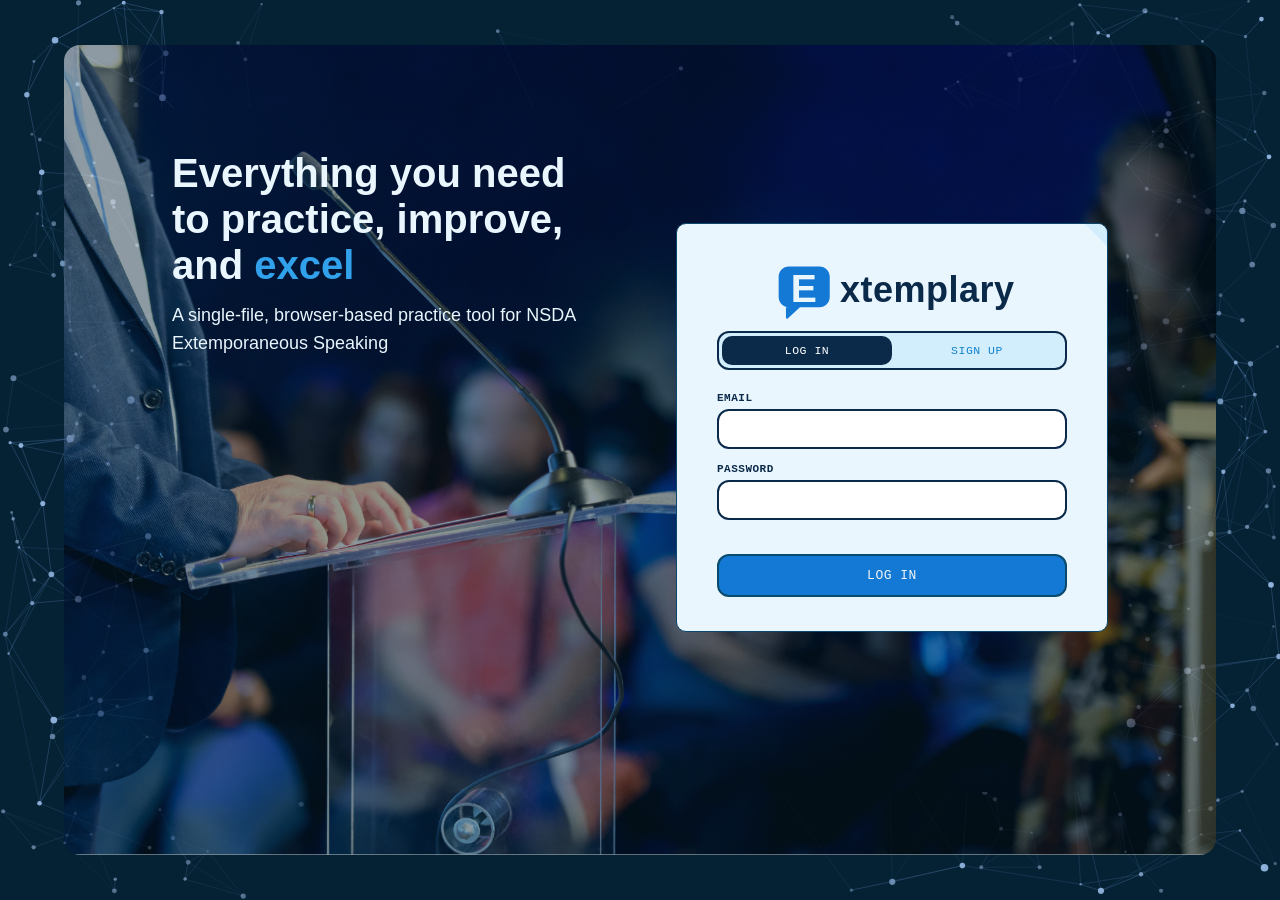
==== landingsite.html @ 1642b452 "Updated UI for entire site" ====
<!DOCTYPE html>
<html lang="en">
<head>
<meta charset="UTF-8" />
<meta name="viewport" content="width=device-width, initial-scale=1.0" />
<meta name="theme-color" content="#052235" />
<meta name="mobile-web-app-capable" content="yes" />
<meta name="apple-mobile-web-app-capable" content="yes" />
<meta name="apple-mobile-web-app-status-bar-style" content="black-translucent" />
<meta name="apple-mobile-web-app-title" content="Extemplary" />
<title>Extemplary</title>
<link rel="icon" type="image/svg+xml" href="data:image/svg+xml,%3Csvg xmlns='http://www.w3.org/2000/svg' viewBox='0 0 36 37'%3E%3Cpath d='M9 2H27C30.3137 2 33 4.68629 33 8V20C33 23.3137 30.3137 26 27 26H15.5L8.5 32.5C8.03 32.94 7.28 32.6 7.28 31.96V26H9C5.68629 26 3 23.3137 3 20V8C3 4.68629 5.68629 2 9 2Z' fill='%232f79c9'/%3E%3Ctext x='18' y='15' text-anchor='middle' dominant-baseline='central' font-family='Georgia, Iowan Old Style, Palatino Linotype, Book Antiqua, serif' font-weight='900' font-size='23' fill='%23ffffff'%3EE%3C/text%3E%3C/svg%3E" />
<link rel="stylesheet" href="style.css" />
<script src="data.js"></script>
<script src="vendor/supabase.js"></script>

<script async crossorigin="anonymous"
  data-clerk-publishable-key="pk_test_aW1tdW5lLWtvYWxhLTU4Mi5jbGVyay5hY2NvdW50cy5kZXYk"
  src="https://cdn.jsdelivr.net/npm/@clerk/clerk-js@latest/dist/clerk.browser.js"
  type="text/javascript"></script>
</head>
<body>

<div id="iconSpriteMount"></div>
<script src="landing-icons.js"></script>

<div id="authGate">
  <div class="landing-hero">
    <canvas id="heroConstellation"></canvas>
    <img src="Images/speechbackgr.png" alt="" class="landing-hero-photo" />
    <div class="landing-hero-headline" id="landingHeroHeadline">
      <h2 id="landingHeroHeadlineText"></h2>
      <p>A single-file, browser-based practice tool for NSDA Extemporaneous Speaking</p>
    </div>
    <div class="auth-card">
      <h1 class="auth-card-logo mark" aria-label="Extemplary">
        <span class="mark-e-wrap" aria-hidden="true"><svg viewBox="0 0 36 37" fill="none"><use href="#icon-1"></use></svg></span>xtemplary
      </h1>
      <div class="auth-tabs">
        <button type="button" class="auth-tab active" id="authTabLogin">Log In</button>
        <button type="button" class="auth-tab" id="authTabSignup">Sign Up</button>
        <span class="auth-tab-indicator" id="authTabIndicator"></span>
      </div>
      <form id="authForm" autocomplete="on">
        <div class="auth-field" id="authEmailWrap">
          <label for="authEmail">Email</label>
          <input type="email" id="authEmail" name="email" required autocomplete="username" />
        </div>
        <div class="auth-field" id="authPasswordWrap">
          <label for="authPassword">Password</label>
          <input type="password" id="authPassword" name="password" required autocomplete="current-password" minlength="6" />
        </div>
        <div class="auth-field hidden" id="authConfirmWrap">
          <label for="authPasswordConfirm">Confirm Password</label>
          <input type="password" id="authPasswordConfirm" name="passwordConfirm" autocomplete="new-password" minlength="6" />
        </div>

        <div class="auth-info hidden" id="authInfo"></div>
        <div class="auth-field hidden" id="authCodeWrap">
          <label for="authCode">Verification code</label>
          <input type="text" id="authCode" name="code" class="auth-code-input" inputmode="numeric" autocomplete="one-time-code" maxlength="8" placeholder="000000" />
          <button type="button" class="auth-resend" id="authResendCodeBtn">Resend code</button>
        </div>
        <div class="auth-error" id="authError"></div>
        <button type="submit" class="auth-submit" id="authSubmitBtn">Log In</button>
      </form>
    </div>
  </div>

  <div class="light-zone" id="lightZone">
    <div class="light-zone-bg" id="lightZoneBg"></div>
  <div class="landing-features">
    <div class="feature-grid" id="landingFeatureGrid">
      <div class="feature-card wide" style="--fc-accent:var(--crimson-bright)">
        <div class="fc-body">
          <div>
            <div class="fc-icon"><svg viewBox="0 0 24 24" fill="none" stroke="currentColor" stroke-width="2" stroke-linecap="round" stroke-linejoin="round"><use href="#icon-2"></use></svg></div>
            <h3>Real practice questions</h3>
            <p>Draw from authentic-style extemp questions or generate fresh ones on demand, across foreign and domestic topic areas, powered by live current-events research.</p>
          </div>
          <div class="demo-panel" id="demoQuestionPanel">
            <div class="q-cat-row" id="demoQCatRow">
              <button class="btn ghost q-cat-btn" data-cat="Domestic" type="button">Domestic</button>
              <button class="btn ghost q-cat-btn" data-cat="International" type="button">International</button>
              <button class="btn ghost q-cat-btn" data-cat="Economic" type="button">Economic</button>
            </div>
            <div class="q-error" id="demoQError" style="display:none;margin-top:8px;"></div>
            <div id="demoQLoading" class="hidden" style="text-align:center;padding:14px 0;">
              <div class="q-hint" id="demoQLoadingText">Drafting three questions…</div>
              <div class="progress-bar-wrap"><div class="progress-bar-track"><div class="progress-bar-fill" id="demoQProgressFill"></div></div></div>
              <div class="progress-phrase" id="demoQProgressPhrase"></div>
            </div>
            <div id="demoQOptions" style="margin-top:10px;"></div>
            <div id="demoQConfirmed" class="hidden">
              <div class="q-hint">Your drawn question:</div>
              <div class="q-confirmed-text" id="demoQConfirmedText"></div>
            </div>
            <div class="demo-locked-overlay" id="demoQLock">
              <svg viewBox="0 0 24 24" fill="none" stroke="currentColor" stroke-width="2" stroke-linecap="round" stroke-linejoin="round"><use href="#icon-3"></use></svg>
              <p>That was your free question draft. Sign up to draft unlimited questions and start practicing.</p>
            </div>
            <button type="button" class="btn primary" id="demoGenerateQuestionsBtn" style="width:100%;" disabled>Generate Questions</button>
          </div>
        </div>
      </div>
      <div class="feature-card wide" style="--fc-accent:var(--score-cyan)">
        <div class="fc-body">
          <div>
            <div class="fc-icon"><svg viewBox="0 0 24 24" fill="none" stroke="currentColor" stroke-width="2" stroke-linecap="round" stroke-linejoin="round"><use href="#icon-4"></use></svg></div>
            <h3>Current event briefings</h3>
            <p>Get up to speed on the story behind your question with a concise, prep-ready current event briefing.</p>
          </div>
          <div class="demo-panel" id="demoBriefingPanel">
            <div class="bf-timing-row" id="demoBfTimingRow" style="display:flex;gap:8px;flex-wrap:wrap;margin-bottom:12px;">
              <button class="bf-timing-btn" data-timing="today" type="button">In a few hours</button>
              <button class="bf-timing-btn" data-timing="tomorrow" type="button">Tomorrow</button>
              <button class="bf-timing-btn" data-timing="custom" type="button">Pick a date</button>
            </div>
            <div class="bf-custom-row" id="demoBfCustomRow">
              <input type="datetime-local" id="demoBfCustomDate" />
            </div>
            <div class="q-error" id="demoBfError" style="display:none;margin-top:8px;"></div>
            <div id="demoBfLoading" class="hidden" style="text-align:center;padding:14px 0;">
              <div class="q-hint" id="demoBfLoadingText">Pulling together your briefing…</div>
              <div class="progress-bar-wrap"><div class="progress-bar-track"><div class="progress-bar-fill" id="demoBfProgressFill"></div></div></div>
              <div class="progress-phrase" id="demoBfProgressPhrase"></div>
            </div>
            <div class="bf-result" id="demoBfResult" style="margin-top:10px;max-height:260px;overflow:auto;"></div>
            <div class="demo-locked-overlay" id="demoBfLock">
              <svg viewBox="0 0 24 24" fill="none" stroke="currentColor" stroke-width="2" stroke-linecap="round" stroke-linejoin="round"><use href="#icon-5"></use></svg>
              <p>That was your free briefing. Sign up to generate a fresh briefing before every tournament.</p>
            </div>
            <button type="button" class="btn primary" id="demoBriefingBtn" style="width:100%;" disabled>Generate Briefing</button>
          </div>
        </div>
      </div>
      <div class="feature-card wide" style="--fc-accent:var(--brass)">
        <div class="fc-body">
          <div>
            <div class="fc-icon"><svg viewBox="0 0 24 24" fill="none" stroke="currentColor" stroke-width="2" stroke-linecap="round" stroke-linejoin="round"><use href="#icon-6"></use></svg></div>
            <h3>Full prep &amp; speech timer</h3>
            <p>A 30-minute prep clock and speech timer keep every round tournament-realistic from draw to drop. Try the real countdown below, no sign-up needed.</p>
          </div>
          <div class="demo-panel">
            <div class="mini-timer-display" id="demoTimerDisplay">30:00</div>
            <div class="mini-timer-btn-row">
              <button type="button" class="btn primary" id="demoTimerStart">Start</button>
              <button type="button" class="btn ghost hidden" id="demoTimerPause">Pause</button>
              <button type="button" class="btn ghost hidden" id="demoTimerResume">Resume</button>
              <button type="button" class="btn ghost" id="demoTimerReset">Reset</button>
            </div>
          </div>
        </div>
      </div>
      <div class="feature-card wide" style="--fc-accent:var(--forest)">
        <div class="fc-body">
          <div>
            <div class="fc-icon"><svg viewBox="0 0 24 24" fill="none" stroke="currentColor" stroke-width="2" stroke-linecap="round" stroke-linejoin="round"><use href="#icon-7"></use></svg></div>
            <h3>Citation checker</h3>
            <p>Verify a quote against its source before you say it in-round, Gemini searches the web to confirm it actually checks out. Try a real check below.</p>
          </div>
          <div class="demo-panel" id="demoCitationPanel">
            <div class="question-block" style="margin-bottom:10px;">
              <label for="demoCcClaimInput" style="font-size:11px;">Claim</label>
              <textarea id="demoCcClaimInput" rows="2" placeholder="e.g. Trump said inflation went down 25%" style="font-size:13px;"></textarea>
            </div>
            <div style="display:flex;gap:10px;margin-bottom:10px;">
              <div class="question-block" style="flex:1;margin-bottom:0;">
                <label for="demoCcDateInput" style="font-size:11px;">Date (mm/dd/yyyy)</label>
                <input type="text" id="demoCcDateInput" placeholder="06/??/2025" maxlength="10" style="font-size:13px;" />
              </div>
              <div class="question-block" style="flex:1;margin-bottom:0;">
                <label for="demoCcSourceInput" style="font-size:11px;">Source</label>
                <input type="text" id="demoCcSourceInput" placeholder="e.g. CNN" style="font-size:13px;" />
              </div>
            </div>
            <div class="q-error" id="demoCcError" style="display:none;margin-bottom:8px;"></div>
            <div id="demoCcLoading" class="hidden" style="text-align:center;padding:14px 0;">
              <div class="q-hint" id="demoCcLoadingText">Searching the web to verify this citation…</div>
              <div class="progress-bar-wrap"><div class="progress-bar-track"><div class="progress-bar-fill" id="demoCcProgressFill"></div></div></div>
              <div class="progress-phrase" id="demoCcProgressPhrase"></div>
            </div>
            <div id="demoCcResult" class="hidden" style="margin-top:6px;">
              <div class="cc-verdict-row" style="justify-content:flex-start;">
                <div class="cc-verdict-stamp" id="demoCcVerdictStamp" style="padding:8px 22px;">
                  <div class="label">Verdict</div>
                  <div class="num" id="demoCcVerdictNum" style="font-size:20px;">—</div>
                </div>
              </div>
              <div class="cc-explanation" id="demoCcExplanation" style="font-size:13px;margin-top:8px;"></div>
              <div class="cc-source-link" id="demoCcSourceLink" style="font-size:12px;"></div>
            </div>
            <div class="demo-locked-overlay" id="demoCcLock">
              <svg viewBox="0 0 24 24" fill="none" stroke="currentColor" stroke-width="2" stroke-linecap="round" stroke-linejoin="round"><use href="#icon-8"></use></svg>
              <p>That was your free citation check. Sign up to verify unlimited claims before every round.</p>
              <button type="button" class="demo-signup-btn demo-signup-cta">Sign Up Free</button>
            </div>
            <button type="button" class="btn primary" id="demoCcCheckBtn" style="width:100%;">Check Citation</button>
          </div>
        </div>
      </div>

      <div class="feature-card" style="--fc-accent:var(--score-red)">
        <div class="fc-icon"><svg viewBox="0 0 24 24" fill="none" stroke="currentColor" stroke-width="2" stroke-linecap="round" stroke-linejoin="round"><use href="#icon-9"></use></svg></div>
        <h3>Record your round</h3>
        <p>Camera-record your speech right in the browser, no app to install, nothing to upload by hand.</p>
        <div class="demo-record-mock" aria-hidden="true">
          <button type="button" class="rec-btn recording demo-record-btn" tabindex="-1"><span class="inner"></span></button>
          <div class="tut-skel-chart fc-mini-chart" aria-hidden="true">
            <div class="tut-skel-block tut-skel-bar" style="width:9%;height:42%;background:#51afee;opacity:0.6;"></div>
            <div class="tut-skel-block tut-skel-bar" style="width:9%;height:70%;background:#f24d4d;opacity:0.6;"></div>
            <div class="tut-skel-block tut-skel-bar" style="width:9%;height:55%;background:#91f946;opacity:0.6;"></div>
            <div class="tut-skel-block tut-skel-bar" style="width:9%;height:88%;background:#f3bd40;opacity:0.6;"></div>
            <div class="tut-skel-block tut-skel-bar" style="width:9%;height:36%;background:#37a3eb;opacity:0.6;"></div>
            <div class="tut-skel-block tut-skel-bar" style="width:9%;height:64%;background:#f03232;opacity:0.6;"></div>
            <div class="tut-skel-block tut-skel-bar" style="width:9%;height:78%;background:#51afee;opacity:0.6;"></div>
            <div class="tut-skel-block tut-skel-bar" style="width:9%;height:48%;background:#f24d4d;opacity:0.6;"></div>
            <div class="tut-skel-block tut-skel-bar" style="width:9%;height:60%;background:#91f946;opacity:0.6;"></div>
          </div>
        </div>
      </div>
      <div class="feature-card" style="--fc-accent:var(--score-yellow)">
        <div class="fc-icon"><svg viewBox="0 0 24 24" fill="none" stroke="currentColor" stroke-width="2" stroke-linecap="round" stroke-linejoin="round"><use href="#icon-10"></use></svg></div>
        <h3>Word-for-word transcript</h3>
        <p class="transcript-highlight-demo" id="transcriptDemoText">Automatic transcription with a stenographer-style layout and auto-detected Intro / Body / Conclusion sections.</p>
        <div class="history-overall tut-skel fc-mini-notes" aria-hidden="true">
          <div class="tut-skel-block tut-skel-line" style="width:96%;"></div>
          <div class="tut-skel-block tut-skel-line" style="width:88%;"></div>
          <div class="tut-skel-block tut-skel-line" style="width:63%;"></div>
        </div>
      </div>
      <div class="feature-card" style="--fc-accent:var(--crimson-bright)">
        <div class="fc-icon vocal-wave-icon" id="vocalWaveIcon">
          <span class="vw-bar"></span><span class="vw-bar"></span><span class="vw-bar"></span><span class="vw-bar"></span><span class="vw-bar"></span>
        </div>
        <h3>Vocal delivery analysis</h3>
        <p>Volume, emphasis, tone and pitch variety, pauses, pace (WPM), filler words, and stutters, measured straight from your recording's audio.</p>
        <div class="fc-mini-trendrows" aria-hidden="true">
          <div class="trend-row">
            <span class="trend-bar-wrap"><span class="tut-skel-block tut-skel-bar" style="width:64%;height:100%;background:#37a3eb;opacity:0.55;"></span></span>
            <span class="trend-avg tut-skel-block tut-skel-line" style="width:26px;height:10px;margin:0;display:inline-block;"></span>
          </div>
          <div class="trend-row">
            <span class="trend-bar-wrap"><span class="tut-skel-block tut-skel-bar" style="width:82%;height:100%;background:#f03232;opacity:0.55;"></span></span>
            <span class="trend-avg tut-skel-block tut-skel-line" style="width:26px;height:10px;margin:0;display:inline-block;"></span>
          </div>
          <div class="trend-row">
            <span class="trend-bar-wrap"><span class="tut-skel-block tut-skel-bar" style="width:47%;height:100%;background:#91f946;opacity:0.55;"></span></span>
            <span class="trend-avg tut-skel-block tut-skel-line" style="width:26px;height:10px;margin:0;display:inline-block;"></span>
          </div>
        </div>
      </div>
      <div class="feature-card" style="--fc-accent:var(--score-cyan)">
        <div class="fc-icon"><svg viewBox="0 0 24 24" fill="none" stroke="currentColor" stroke-width="2" stroke-linecap="round" stroke-linejoin="round"><use href="#icon-11"></use></svg></div>
        <h3>Ballot feedback storage</h3>
        <p>Every round you ever record, video, transcript, full ballot, and score, lives permanently in your account. My History pulls it all together: a Coach's Overall Notes summary, per-category trend bars, score sparkline graphs, your active goals, and your full round-by-round archive, all in one place.</p>
        <div class="history-card fc-mini-history" aria-hidden="true">
          <div class="history-card-head" style="cursor:default;">
            <div class="hc-top">
              <div class="hc-top-left">
                <span class="hc-round">Round 5</span>
                <span class="hc-mode-badge is-regular">Regular Practice</span>
              </div>
              <div class="hc-score" style="color:var(--score-yellow);">56<span class="hc-score-max">/100</span></div>
            </div>
          </div>
          <div class="tut-skel-cats fc-mini-cats" aria-hidden="true" style="padding:0 14px 12px;">
            <div class="hc-cat"><b class="tut-skel-block tut-skel-line" style="width:24px;height:10px;margin:0;display:inline-block;"></b> Structure</div>
            <div class="hc-cat"><b class="tut-skel-block tut-skel-line" style="width:24px;height:10px;margin:0;display:inline-block;"></b> Clarity</div>
          </div>
        </div>
      </div>
      <div class="feature-card" style="--fc-accent:var(--score-orange)">
        <div class="fc-head-row">
          <div class="fc-icon"><svg viewBox="0 0 24 24" fill="none" stroke="currentColor" stroke-width="2" stroke-linecap="round" stroke-linejoin="round"><use href="#icon-12"></use></svg></div>
          <div class="fc-decor fc-decor-flame" aria-hidden="true">
            <svg viewBox="0 0 24 24" overflow="visible">
              <g class="flame-sway">
                <path class="flame-layer flame-outer" d="M12 2C12 2 6 8.2 6 13.6C6 17.7 8.7 21 12 21C15.3 21 18 17.7 18 13.6C18 11.9 17.3 10.1 16.3 8.5C16.1 10 15.2 11 14.3 11C14.7 9 13.8 6.8 12 2Z"/>
                <path class="flame-layer flame-mid" d="M12 6.2C12 6.2 9 10.2 9 13.7C9 16.1 10.3 18 12 18C13.7 18 15 16.1 15 13.7C15 12.4 14.5 11.1 13.8 10C13.7 11.1 13.2 11.7 12.7 11.7C12.9 10.3 12.5 8.5 12 6.2Z"/>
                <path class="flame-layer flame-inner" d="M12 10.3C12 10.3 10.5 12.5 10.5 14.3C10.5 15.7 11.1 16.8 12 16.8C12.9 16.8 13.5 15.7 13.5 14.3C13.5 13.5 13.2 12.8 12.8 12.2C12.75 12.8 12.5 13.1 12.2 13.1C12.3 12.3 12.1 11.3 12 10.3Z"/>
                <path class="flame-layer flame-core" d="M12 13.2C12 13.2 11.3 14.2 11.3 15C11.3 15.6 11.6 16 12 16C12.4 16 12.7 15.6 12.7 15C12.7 14.6 12.55 14.2 12.35 13.9C12.32 14.2 12.2 14.35 12.05 14.35C12.1 13.95 12.05 13.6 12 13.2Z"/>
                <circle class="flame-spark flame-spark-1" cx="8.6" cy="9" r="0.7"/>
                <circle class="flame-spark flame-spark-2" cx="15.3" cy="7.4" r="0.6"/>
                <circle class="flame-spark flame-spark-3" cx="12" cy="4.2" r="0.55"/>
              </g>
            </svg>
          </div>
        </div>
        <h3>Streak &amp; calendar</h3>
        <p>A day-by-day practice streak, recording a ballot, setting a goal, or completing one all keep it alive, shown live via a flame counter in the header and a full monthly calendar. The same calendar tracks your upcoming tournaments and events, so you always know what you're prepping for.</p>
      </div>
      <div class="feature-card" style="--fc-accent:var(--score-green)">
        <div class="fc-head-row">
          <div class="fc-icon"><svg viewBox="0 0 24 24" fill="none" stroke="currentColor" stroke-width="2" stroke-linecap="round" stroke-linejoin="round"><use href="#icon-13"></use></svg></div>
          <div class="fc-decor fc-decor-goal" aria-hidden="true">
            <div class="goal-card-seal fc-decor-goal-seal">
              <div class="goal-card-seal-ring"></div>
              <div class="goal-card-seal-hole">
                <span class="goal-card-seal-pct" id="landingGoalPct">0%</span>
              </div>
            </div>
          </div>
        </div>
        <h3>Goals system</h3>
        <p>Set your own targets, a streak length, an overall score, a threshold in one rubric category, a number of practice rounds or live video ballots this month, or just showing up to a tournament, and watch live progress bars track them. My History also surfaces Suggested Goals, generated automatically from your own weakest categories and recent scores.</p>
      </div>
      <div class="feature-card" style="--fc-accent:var(--score-red)">
        <div class="fc-icon"><svg viewBox="0 0 24 24" fill="none" stroke="currentColor" stroke-width="2" stroke-linecap="round" stroke-linejoin="round"><use href="#icon-6"></use></svg></div>
        <h3>Rapid Drill: Intro</h3>
        <p>Short on time before a tournament? A 5 minute prep countdown caps your recording at just the intro, so you can hammer out attention getters and analogies again and again, scored on a trimmed rubric and saved to My History on its own trend line.</p>
        <div class="trend-summary fc-mini-summary" aria-hidden="true">
          <div class="col strength">
            <h4>Overall Strengths</h4>
            <ul>
              <li><span class="tut-skel-block tut-skel-line" style="width:78%;margin:0;height:10px;"></span></li>
              <li><span class="tut-skel-block tut-skel-line" style="width:64%;margin:0;height:10px;"></span></li>
            </ul>
          </div>
          <div class="col weakness">
            <h4>Overall Weaknesses</h4>
            <ul>
              <li><span class="tut-skel-block tut-skel-line" style="width:70%;margin:0;height:10px;"></span></li>
              <li><span class="tut-skel-block tut-skel-line" style="width:58%;margin:0;height:10px;"></span></li>
            </ul>
          </div>
        </div>
      </div>
      <div class="feature-card" style="--fc-accent:var(--score-yellow)">
        <div class="fc-icon"><svg viewBox="0 0 24 24" fill="none" stroke="currentColor" stroke-width="2" stroke-linecap="round" stroke-linejoin="round"><use href="#icon-6"></use></svg></div>
        <h3>Rapid Drill: Body</h3>
        <p>Same idea for a single body paragraph: a 10 minute prep countdown built for drilling structure, analysis, and evidence without running a whole speech every time, scored on a trimmed rubric and saved to My History on its own trend line.</p>
        <div class="fc-mini-suggested-group" aria-hidden="true">
          <div class="suggested-goal-card fc-mini-suggested">
            <div class="tut-skel-block tut-skel-line" style="width:66%;margin:0;"></div>
            <div class="tut-skel-block" style="width:52px;height:20px;background:#f03232;opacity:0.6;border-radius:20px;"></div>
          </div>
          <div class="suggested-goal-card fc-mini-suggested">
            <div class="tut-skel-block tut-skel-line" style="width:50%;margin:0;"></div>
            <div class="tut-skel-block" style="width:52px;height:20px;background:#91f946;opacity:0.6;border-radius:20px;"></div>
          </div>
        </div>
      </div>
      <div class="feature-card wide" style="--fc-accent:var(--forest)">
        <div class="fc-body">
          <div>
            <div class="fc-icon"><svg viewBox="0 0 24 24" fill="none" stroke="currentColor" stroke-width="2" stroke-linecap="round" stroke-linejoin="round"><use href="#icon-14"></use></svg></div>
            <h3>Watch &amp; read along</h3>
            <p>Click any word or judge's note to jump your video to that exact moment, with the transcript highlighting live as it plays. Here's a peek at the example round.</p>
          </div>
          <div class="demo-panel">
            <div class="wr-preview">
              <div class="wr-thumb" id="wrThumb">
                <img src="https://img.youtube.com/vi/lzoUu1fDmWE/hqdefault.jpg" alt="Example round thumbnail" />
                <div class="wr-play"><svg viewBox="0 0 24 24" fill="currentColor"><use href="#icon-15"></use></svg></div>
              </div>
              <div class="wr-snippet" id="wrSnippet">
                In one of the most classic episodes of arguably the most classic TV show of all time,
                <span class="ann-comment ann-green" data-color="green" data-comment="Excellent, vivid creative hook, instantly memorable and sets up the analogy for the whole speech.">SpongeBob SquarePants</span>.
                SpongeBob and his buddy Patrick set <span class="ann-comment ann-yellow" data-color="yellow" data-comment="Filler/intensifier word, cut for cleaner, more polished delivery.">literally</span> every building on fire, and
                <span class="ann-comment ann-blue" data-color="blue" data-comment="Clean, explicit link from the hook straight into the topic area, judges want to see this connection made directly.">this is exactly the U.S.'s approach to the war in Afghanistan.</span>
                <div class="q-hint" style="margin-top:8px;">Click any colored phrase for the judge's note, same as the real transcript.</div>
              </div>
            </div>
          </div>
        </div>
      </div>
      <div class="feature-card wide" data-trigger="top" style="--fc-accent:var(--brass)">
        <div class="fc-body stacked">
          <div>
            <div class="fc-icon"><svg viewBox="0 0 24 24" fill="none" stroke="currentColor" stroke-width="2" stroke-linecap="round" stroke-linejoin="round"><use href="#icon-16"></use></svg></div>
            <h3>AI-judged ballot</h3>
            <p>Scored against an 8-category NSDA-style rubric, with what worked, critical flaws, and evidence-based reasoning for every score. Here's one real category from an actual ballot.</p>
          </div>
          <div class="demo-panel" id="demoCategoryPanel"></div>
        </div>
      </div>
    </div>
  </div>

  <div class="landing-example" id="landingExample">
    <h2>See it in action first</h2>
    <p>Not ready to record yet? Watch a fully worked example round, real speech, real ballot, same synced video-and-transcript playback you'll get on your own rounds.</p>
    <button type="button" class="landing-example-btn" id="landingExampleBtn">See an Example</button>
  </div>
  </div>
</div>

<div class="comment-popover hidden" id="commentPopover">
  <div class="cp-arrow"></div>
  <div class="cp-tag" id="cpTag"></div>
  <div class="cp-text" id="cpText"></div>
</div>

<script src="landing-app.js"></script>
<script src="tutorial.js"></script>
</body>
</html>
---- style.css ----
/* ======================================================================
   Typography — DIN Round Pro (per the UI Aesthetic Teardown report,
   Section 7). Declared via @font-face with local() lookups so the
   browser picks up a licensed/system-installed copy of DIN Round Pro
   automatically if one is present; otherwise these rules simply don't
   match and the font-family fallback stack in :root (Quicksand/Baloo 2/
   ui-rounded) takes over. No font files are bundled here — DIN Round
   Pro is a commercial family and must be licensed/self-hosted per
   organization; this wiring makes that a drop-in addition later
   (add src:url(...) format('woff2') once files are available).
   ====================================================================== */
@font-face{
  font-family:'DIN Round Pro';
  font-weight:400;
  font-style:normal;
  src:local('DIN Round Pro'), local('DINRoundPro'), local('DIN Round Pro Regular');
  font-display:swap;
}
@font-face{
  font-family:'DIN Round Pro';
  font-weight:500;
  font-style:normal;
  src:local('DIN Round Pro Medium'), local('DINRoundPro-Medium');
  font-display:swap;
}
@font-face{
  font-family:'DIN Round Pro';
  font-weight:700;
  font-style:normal;
  src:local('DIN Round Pro Bold'), local('DINRoundPro-Bold');
  font-display:swap;
}
@font-face{
  font-family:'DIN Round Pro';
  font-weight:900;
  font-style:normal;
  src:local('DIN Round Pro Black'), local('DINRoundPro-Black');
  font-display:swap;
}
@font-face{
  font-family:'DIN Round Pro Black';
  font-weight:900;
  font-style:normal;
  src:local('DIN Round Pro Black'), local('DINRoundPro-Black');
  font-display:swap;
}

:root{
    /* === Legacy tokens (kept for compatibility — values now point at the new palette) === */
    --ink:#052235;
    --ink-soft:#07304c;
    --ink-line:#0b466d;
    --parchment:#eaf6fe;
    --parchment-deep:#d2edfc;
    --rule:#b3dcf7;
    --charcoal:#0b2a4a;
    --slate:#1483cd;
    --crimson:#1479d4;
    --crimson-bright:#1cb0f6;
    --crimson-deep:#0a4a6b;
    --brass:#1482cc;
    --forest:#58cc02;
    --shadow:rgba(8,20,36,0.4);
    --score-red:#ff4b4b;
    --score-orange:#ffc800;
    --score-yellow:#ffc800;
    --score-green:#58cc02;
    --score-cyan:#1cb0f6;
    --font-display:'DIN Round Pro','Baloo 2','Quicksand','Comfortaa',ui-rounded,-apple-system,'Segoe UI',sans-serif;
    --font-body:'DIN Round Pro','Quicksand','Baloo 2',ui-rounded,-apple-system,BlinkMacSystemFont,'Segoe UI',Roboto,sans-serif;
    --font-black:'DIN Round Pro Black','DIN Round Pro','Baloo 2','Quicksand',ui-rounded,-apple-system,'Segoe UI',sans-serif;
    --font-mono:'IBM Plex Mono','SF Mono','Courier New',monospace;

    --chrome-text:#eaf6fe;
    --chrome-text-dim:#9fd2f7;

    --on-accent:#f1f5f7;
    --watermark:rgba(255,255,255,0.09);
    --watermark-hover:rgba(255,255,255,0.55);

    /* === Gamified-skeuomorphism design tokens (see UI Aesthetic Teardown report) === */
    --color-green:        #58CC02;
    --color-green-shadow:  #58A700;
    --color-green-hover:   #4FBB02;
    --color-green-pale:    #EAF9E3;
    --color-green-pale-2:  #D1F0C2;

    --color-blue:          #1479D4;
    --color-blue-shadow:   #0A4A6B;
    --color-blue-hover:    #126FC3;
    --color-blue-field:    #2F9AE6;
    --color-blue-accent:   #1CB0F6;
    --color-blue-pale:     #EAF6FE;
    --color-blue-pale-2:   #D2EDFC;

    --color-gold:          #FFC800;
    --color-gold-shadow:   #CC8F00;
    --color-gold-hover:    #EBB800;
    --color-gold-pale:     #FFF6DD;
    --color-gold-pale-2:   #FFECB3;
    --color-gold-ink:      #9E6D12;

    --color-red:           #FF4B4B;
    --color-red-shadow:    #E63030;
    --color-red-hover:     #F13A3A;
    --color-red-pale:      #FFE8E8;
    --color-red-pale-2:    #FFCFCF;

    --color-navy:          #0B2A4A;
    --color-navy-shadow:   #071E37;
    --color-navy-light:    #17395C;
    --color-navy-light-2:  #2C567F;

    --color-success-wash:  #DAFEB9;

    --radius-pill:   999px;
    --radius-lg:     20px;
    --radius-md:     16px;
    --radius-sm:     12px;
    --radius-xs:     6px;

    --shadow-offset-lg: 5px;
    --shadow-offset-md: 3px;
    --shadow-offset-sm: 2px;

    --ease-hover:    150ms ease-out;
    --ease-gleam:    550ms ease-out;
    --ease-dropdown-open:  180ms cubic-bezier(0.2, 0.8, 0.4, 1);
    --ease-dropdown-close: 120ms cubic-bezier(0.2, 0.8, 0.4, 1);
    --ease-handoff:  220ms ease-out;
    --ease-progress: 400ms ease-out;
  }
  :root[data-theme="light"]{
    --ink:#dee7ed;
    --ink-soft:#edf2f6;
    --ink-line:#dee7ed;
    --rule:#dee7ed;
    --slate:#1378bb;
    --shadow:rgba(45,60,85,0.14);
    --chrome-text:#072c44;
    --chrome-text-dim:#1378bb;
    --watermark:rgba(24,34,51,0.08);
    --watermark-hover:rgba(24,34,51,0.5);
  }
  *{box-sizing:border-box;}
  html,body{margin:0;padding:0;}
  body{
    background:var(--ink);
    color:var(--chrome-text);
    font-family:var(--font-body);
    min-height:100vh;
    -webkit-font-smoothing:antialiased;
  }
  button{font-family:inherit;}
  button:focus-visible, input:focus-visible, summary:focus-visible{
    outline:2px solid var(--brass);
    outline-offset:2px;
  }

  header.topbar{
    padding:22px 24px 16px;
    background:var(--charcoal);
    opacity:1;
    border-bottom:1px solid #0c507e;
    display:flex;
    align-items:baseline;
    justify-content:space-between;
    flex-wrap:wrap;
    gap:8px;
    max-width:none;
    margin:0;
    position:relative;
    z-index:2;
  }
  header.topbar{padding-left:calc((100% - 880px)/2 + 24px);padding-right:calc((100% - 880px)/2 + 24px);}
  @media(max-width:928px){ header.topbar{padding-left:24px;padding-right:24px;} }
  .brand{display:flex;flex-direction:row;align-items:center;gap:14px;flex-wrap:wrap;}
  .brand .mark{
    font-family:Georgia,'Iowan Old Style','Palatino Linotype','Book Antiqua',serif;font-size:28px;letter-spacing:0.5px;color:#ffffff;
    display:flex;align-items:center;line-height:1;
  }
  .mark-e-wrap{
    position:relative;top:0.12em;display:inline-flex;align-items:center;justify-content:center;
    width:1.9em;height:1.75em;margin-right:2px;flex-shrink:0;
    color:var(--crimson-bright);
  }
  .mark-e-wrap svg{width:100%;height:100%;display:block;}
  .brand .brand-desc{
    font-family:var(--font-mono);font-size:11.5px;letter-spacing:0.3px;
    color:#ffffff;max-width:360px;line-height:1.4;
    align-self:center;
    padding-left:14px;border-left:1px solid rgba(255,255,255,0.2);
    display:flex;align-items:center;flex-wrap:nowrap;align-self:stretch;
  }
  .brand .sub{font-family:var(--font-mono);font-size:11px;letter-spacing:1.5px;text-transform:uppercase;color:#72bef1;margin-top:4px;}
  .session-tag{
    font-family:var(--font-mono);font-size:12px;line-height:1;letter-spacing:0.6px;
    display:inline-flex;align-items:center;height:29px;
    background:#116daa;border-radius:12px;padding:0 10px;
  }
  .session-tag .rt-num{color:#ffffff;font-weight:700;text-transform:uppercase;font-size:15px;letter-spacing:0.3px;}

  main{max-width:880px;margin:0 auto;padding:28px 24px 60px;position:relative;z-index:1;}

  .side-words{
    position:fixed;top:0;height:100vh;
    width:calc((100vw - 928px)/2);
    overflow:hidden;pointer-events:none;z-index:0;

    -webkit-mask-image:linear-gradient(to right, transparent 0%, black 22%, black 78%, transparent 100%);
    mask-image:linear-gradient(to right, transparent 0%, black 22%, black 78%, transparent 100%);
  }
  .side-words.left{left:0;}
  .side-words.right{right:0;}
  .side-words-inner{position:absolute;top:-80vh;left:0;width:100%;height:800vh;will-change:transform;}
  .side-word{
    position:absolute;left:50%;
    font-family:var(--font-mono);font-size:13px;line-height:1.5;letter-spacing:4px;text-transform:uppercase;
    color:var(--watermark);white-space:nowrap;font-weight:500;
    transform:translateX(-50%);
    transition:opacity 0.6s ease;
  }

  .side-words-glow{
    position:fixed;top:0;height:100vh;
    width:calc((100vw - 928px)/2);
    overflow:hidden;pointer-events:none;z-index:0;
    -webkit-mask-image:radial-gradient(circle 220px at var(--gx,-9999px) var(--gy,-9999px), black 0%, transparent 100%);
    mask-image:radial-gradient(circle 220px at var(--gx,-9999px) var(--gy,-9999px), black 0%, transparent 100%);
  }
  .side-words-glow.left{left:0;}
  .side-words-glow.right{right:0;}
  .side-words-glow .side-word{color:var(--watermark-hover);transition:none;}
  @media(max-width:1180px){ .side-words-glow{display:none;} }

  @keyframes driftWobble{
    from { transform: translateX(-50%) translateX(-32px); }
    to   { transform: translateX(-50%) translateX(32px); }
  }
  @media(max-width:1180px){ .side-words{display:none;} }

  .ballot{
    background:var(--parchment);
    color:var(--charcoal);
    border-radius:10px;
    position:relative;
    overflow:hidden;
  }
  .ballot::before{
    content:"";position:absolute;top:0;right:0;
    width:0;height:0;border-style:solid;border-width:0 26px 26px 0;
    border-color:transparent var(--parchment-deep) transparent transparent;
    box-shadow:-1px 1px 3px rgba(0,0,0,0.15);
  }

  .rubric-toggle-btn{
    position:absolute;top:14px;right:34px;z-index:3;
    background:none;border:none;cursor:pointer;
    color:var(--slate);padding:4px;border-radius:12px;
    display:flex;align-items:center;justify-content:center;
    width:28px;height:28px;box-sizing:border-box;
    transition:color .15s;
  }
  .rubric-toggle-btn:hover, .rubric-toggle-btn.active{color:var(--crimson);}
  body.previewing-example .rubric-toggle-btn{display:none;}

  .cancel-ballot-btn{
    position:absolute;top:14px;right:34px;z-index:5;
    background:none;border:none;cursor:pointer;
    color:var(--slate);padding:6px;border-radius:50%;
    display:flex;align-items:center;justify-content:center;
    width:32px;height:32px;box-sizing:border-box;
    transition:color .15s,background .15s;
  }
  .cancel-ballot-btn:hover{color:var(--crimson);background:rgba(0,0,0,0.05);}
  .cancel-ballot-btn.hidden{display:none;}

  .rubric-panel{width:min(640px, calc(100vw - 24px));}

  .ai-compare-toggle-btn{
    position:absolute;top:14px;right:70px;z-index:3;
    background:none;border:none;cursor:pointer;
    color:var(--slate);padding:4px;border-radius:12px;
    display:flex;align-items:center;justify-content:center;
    width:28px;height:28px;box-sizing:border-box;
    transition:color .15s;
  }
  .ai-compare-toggle-btn:hover, .ai-compare-toggle-btn.active{color:var(--crimson);}
  body.previewing-example .ai-compare-toggle-btn{display:none;}

  .ai-compare-table{
    display:flex;flex-direction:column;font-family:var(--font-body);gap:8px;
    max-width:900px;margin:0 auto;
  }
  .ai-compare-row.ai-compare-row-head{
    display:grid;grid-template-columns:30px 168px 1fr 1fr;align-items:center;gap:14px;
    font-family:var(--font-mono);font-size:10.5px;font-weight:700;text-transform:uppercase;
    letter-spacing:1.1px;color:var(--slate);padding:0 16px 8px 18px;
    background:none;border:none;border-bottom:1px dashed var(--rule);border-radius:0;
    box-shadow:none;margin-bottom:4px;
  }
  .ai-compare-row.ai-compare-row-head:hover{transform:none;box-shadow:none;}
  .ai-compare-row.ai-compare-row-head .ai-compare-rank{text-align:left;}
  .ai-compare-row.ai-compare-row-head .ai-compare-model{padding-left:8px;}
  .ai-compare-row.ai-compare-row-head .ai-compare-metric{font-weight:700;}

  .ai-compare-row{
    position:relative;
    display:grid;grid-template-columns:30px 168px 1fr 1fr;
    align-items:center;gap:14px;padding:12px 16px 12px 14px;
    background:var(--parchment);
    border:1px solid var(--rule);border-left:6px solid var(--acc);border-radius:14px;
    box-shadow:0 1px 3px rgba(10,20,35,0.06);
    transition:transform .16s ease, box-shadow .16s ease, border-color .16s ease;
    --acc:var(--crimson-bright);
  }
  .ai-compare-row[data-provider="anthropic"]{--acc:#d2970d;}
  .ai-compare-row[data-provider="deepseek"]{--acc:#269cea;}
  .ai-compare-row[data-provider="moonshot"]{--acc:#3ba5ec;}
  .ai-compare-row[data-provider="openai"]{--acc:#419605;}
  .ai-compare-row[data-provider="xai"]{--acc:#111827;}
  .ai-compare-row[data-provider="meta"]{--acc:#ed1515;}
  .ai-compare-row[data-provider="google"]{--acc:#e3a40f;}
  .ai-compare-row[data-provider="zhipu"]{--acc:#116ca9;}
  .ai-compare-row:hover{
    transform:translateY(-1px);
    box-shadow:0 5px 14px rgba(10,20,35,0.1);
    border-color:var(--acc);
  }

  .ai-compare-rank{
    font-family:var(--font-mono);font-size:14px;color:var(--charcoal);font-weight:700;text-align:center;
    justify-self:center;
  }
  .ai-compare-model{font-size:13.5px;color:var(--charcoal);display:flex;align-items:center;gap:8px;flex-wrap:wrap;}
  .ai-compare-row.available .ai-compare-model{font-weight:700;}

  .ai-compare-model .ai-model-logo{
    width:18px;height:18px;object-fit:contain;border-radius:12px;
  }
  .ai-compare-model .ai-model-logo[src*="kimi"]{border-radius:0;}
  .ai-compare-model .ai-model-logo[src*="openai"]{border-radius:12px;}
  .ai-compare-metric{display:flex;align-items:center;gap:8px;}

  .ai-bar-num{font-family:var(--font-mono);font-size:13.5px;font-weight:700;color:var(--charcoal);min-width:24px;text-align:right;}
  .ai-bar-track{
    flex:1;height:10px;min-width:70px;border-radius:10px;background:var(--rule);
    border:none;overflow:hidden;
  }
  .ai-bar-fill{
    display:block;height:100%;border-radius:10px;min-width:2px;
    transition:width .4s cubic-bezier(0.2,0.8,0.3,1);
  }
  @media(max-width:600px){
    .ai-compare-row.ai-compare-row-head{grid-template-columns:22px 110px 1fr 1fr;gap:8px;padding:0 8px 8px 12px;}
    .ai-compare-row{grid-template-columns:22px 110px 1fr 1fr;gap:8px;font-size:12px;padding:10px 10px 10px 12px;}
    .ai-compare-metric{gap:5px;}
  }

  .ai-compare-row.has-example{cursor:pointer;}
  .ai-compare-row.has-example.example-open{border-color:var(--acc);box-shadow:0 5px 14px rgba(10,20,35,0.14);}

  .ai-compare-example{
    margin:-2px 0 8px 0;padding:16px 18px;background:#fff;
    border:1px solid var(--rule);border-radius:14px;box-shadow:0 1px 3px rgba(10,20,35,0.06);
  }
  .ai-compare-example-head{
    display:flex;justify-content:flex-end;
  }
  .ai-compare-example-close{
    background:none;border:none;font-size:20px;line-height:0.8;color:var(--slate);cursor:pointer;padding:0 2px;flex:0 0 auto;
  }
  .ai-compare-example-close:hover{color:var(--charcoal);}
  .ai-compare-example-body{
    max-height:600px;overflow-y:auto;
  }

  .rubric-mode-bar{
    display:flex;align-items:center;justify-content:space-between;gap:10px;
    margin-bottom:12px;padding-bottom:12px;border-bottom:1px dashed var(--rule);
  }
  .rubric-mode-label{
    font-family:var(--font-mono);font-size:11px;text-transform:uppercase;letter-spacing:0.6px;font-weight:700;
    border-radius:10px;padding:4px 10px;color:#fff;display:inline-block;
  }
  .rubric-mode-label.is-regular{background:#116daa;}
  .rubric-mode-label.is-intro{background:#bf0e0e;}
  .rubric-mode-label.is-body{background:#a7780b;}
  .rubric-mode-label.is-roughdraft{background:#49a705;}
  .rubric-mode-select{
    font-family:var(--font-mono);font-size:11.5px;padding:6px 9px;border:1px solid var(--rule);
    border-radius:12px;background:#ffffff;color:var(--charcoal);cursor:pointer;
  }

  .mode-switch-row{
    display:flex;align-items:center;gap:10px;flex-wrap:wrap;
    margin-bottom:26px;
  }
  .mode-switch{
    display:inline-flex;gap:4px;padding:4px;background:var(--parchment-deep);
    border:1px solid rgba(22,40,60,0.22);border-radius:999px;margin-bottom:6px;
    box-shadow:inset 0 1px 3px rgba(22,40,60,0.14);
  }
  .start-timer-btn{
    font-family:var(--font-body);font-size:12.5px;font-weight:700;
    width:38px;height:38px;padding:0;border-radius:14px;border:1px solid transparent;cursor:pointer;
    color:#fff;margin-bottom:6px;transition:background .15s, border-color .15s, transform .1s;
    white-space:nowrap;display:inline-flex;align-items:center;justify-content:center;flex-shrink:0;
  }

  .model-picker{
    position:relative;margin-left:auto;margin-bottom:6px;flex-shrink:0;
  }
  .model-picker-btn{
    display:inline-flex;align-items:center;gap:6px;
    font-family:var(--font-body);font-size:12.5px;font-weight:500;
    padding:8px 12px;border-radius:10px;border:1px solid rgba(22,40,60,0.22);
    background:var(--parchment-deep);color:var(--charcoal);cursor:pointer;
    box-shadow:inset 0 1px 3px rgba(22,40,60,0.10);
    transition:background .15s, border-color .15s;white-space:nowrap;
  }
  .model-picker-btn:hover{background:#fff;border-color:rgba(22,40,60,0.32);}
  .model-picker.open .model-picker-btn{background:#fff;border-color:var(--brass);}
  .model-picker-label{max-width:150px;overflow:hidden;text-overflow:ellipsis;}
  .model-picker-chevron{flex-shrink:0;opacity:0.6;transition:transform .15s;}
  .model-picker.open .model-picker-chevron{transform:rotate(180deg);}
  .model-picker-menu{
    position:absolute;top:calc(100% + 8px);right:0;z-index:60;
    width:236px;max-width:min(236px, calc(100vw - 48px));
    background:var(--parchment);border:1px solid var(--rule);border-radius:16px;
    padding:6px;display:flex;flex-direction:column;gap:2px;
  }
  .model-picker-menu.hidden{display:none;}
  .model-picker-option{
    display:flex;align-items:center;justify-content:space-between;gap:10px;width:100%;
    text-align:left;padding:8px 10px;border-radius:14px;border:none;
    background:none;cursor:pointer;color:var(--charcoal);transition:background .12s;
  }
  .model-picker-option:hover{background:var(--parchment-deep);}
  .model-picker-option.active{background:rgba(29,92,158,0.10);}
  .model-picker-option-text{display:flex;flex-direction:column;gap:2px;min-width:0;}
  .model-picker-option-name-row{display:flex;align-items:center;gap:7px;}
  .model-picker-option-name{font-family:var(--font-body);font-size:12.5px;font-weight:500;color:var(--charcoal);}
  .model-picker-option-badge{
    font-family:var(--font-mono);font-size:11px;font-weight:700;text-transform:uppercase;letter-spacing:0.8px;
    color:var(--slate);text-align:center;
  }
  .model-picker-option-sub{font-family:var(--font-mono);font-size:10px;text-transform:uppercase;letter-spacing:0.8px;color:var(--slate);}
  .model-picker-check{flex-shrink:0;color:var(--crimson);visibility:hidden;}
  .model-picker-option.active .model-picker-check{visibility:visible;}
  @media(max-width:600px){
    .model-picker{order:1;margin-left:0;}
    .model-picker-label{max-width:110px;}
    .start-timer-btn{order:2;margin-left:auto;}
    .mode-switch-row{flex-wrap:wrap;}
  }
  .start-timer-btn svg{ width:19px;height:19px;stroke:#fff;fill:none; }
  .start-timer-btn:active{ transform:scale(0.97); }
  .start-timer-btn.mode-regular{ background:#116daa;border-color:#0b446a; }
  .start-timer-btn.mode-regular:hover{ background:#0e5788; }
  .start-timer-btn.mode-introdrill{ background:#bf0e0e;border-color:#8b0b0b; }
  .start-timer-btn.mode-introdrill:hover{ background:#9b0c0c; }
  .start-timer-btn.mode-bodydrill{ background:#a7780b;border-color:#7a5808; }
  .start-timer-btn.mode-bodydrill:hover{ background:#8a6309; }
  .start-timer-btn.mode-roughdraft{ background:#49a705;border-color:#337404; }
  .start-timer-btn.mode-roughdraft:hover{ background:#3b8804; }
  .mode-switch-btn{
    font-family:var(--font-body);font-size:12.5px;font-weight:500;
    padding:8px 15px;border-radius:999px;border:1px solid transparent;background:none;color:var(--charcoal);
    cursor:pointer;transition:background .15s, color .15s, border-color .15s;white-space:nowrap;
  }
  #modeRegularBtn:hover{color:#116daa;background:rgba(29,92,158,0.08);}
  #modeIntroDrillBtn:hover{color:#bf0e0e;background:rgba(163,50,42,0.08);}
  #modeBodyDrillBtn:hover{color:#a7780b;background:rgba(166,121,12,0.08);}
  #modeRoughDraftBtn:hover{color:#49a705;background:rgba(47,125,60,0.08);}
  #modeRegularBtn.active{background:#116daa;color:#fff;border-color:#0b446a;}
  #modeIntroDrillBtn.active{background:#bf0e0e;color:#fff;border-color:#8b0b0b;}
  #modeBodyDrillBtn.active{background:#a7780b;color:#fff;border-color:#7a5808;}
  #modeRoughDraftBtn.active{background:#49a705;color:#fff;border-color:#337404;}
  .mode-switch-hint{
    font-family:var(--font-body);font-size:11px;font-weight:500;line-height:1.4;
    color:#ffffff;background:var(--crimson);border:1px solid var(--crimson-deep);
    border-radius:10px;padding:5px 10px;width:460px;margin-right:8px;margin-left:auto;
    box-sizing:border-box;flex:0 0 auto;min-width:0;
  }
  .mode-switch-hint.is-intro{background:#bf0e0e;border-color:#8b0b0b;}
  .mode-switch-hint.is-body{background:#a7780b;border-color:#7a5808;}
  .mode-switch-hint.is-roughdraft{background:#49a705;border-color:#337404;}

  .ballot-head-top{
    display:flex;align-items:flex-start;justify-content:space-between;
    gap:8px;width:100%;box-sizing:border-box;padding-right:76px;
  }
  .ballot-head-left{margin:0;flex:0 0 auto;display:flex;flex-direction:column;gap:4px;}
  .ballot-head-left .ballot-title{white-space:nowrap;}

  .ballot-mode-label{
    font-family:var(--font-mono);font-size:11px;font-weight:700;text-transform:uppercase;letter-spacing:0.6px;
    padding:4px 10px;border-radius:10px;color:#fff;display:inline-block;
    justify-self:start;width:fit-content;
  }
  .ballot-mode-label.is-regular{background:#116daa;}
  .ballot-mode-label.is-intro{background:#bf0e0e;}
  .ballot-mode-label.is-body{background:#a7780b;}
  .ballot-mode-label.is-roughdraft{background:#49a705;}

  .rubric-table{width:100%;border-collapse:collapse;font-size:12.5px;table-layout:fixed;}
  .rubric-table th, .rubric-table td{
    border:1px solid var(--charcoal);padding:8px 10px;text-align:left;vertical-align:top;
  }
  .rubric-table thead th{
    background:var(--charcoal);color:var(--on-accent);
    font-family:var(--font-mono);font-size:10px;letter-spacing:1px;text-transform:uppercase;
  }
  .rubric-table th:nth-child(1), .rubric-table td:nth-child(1){width:26%;}
  .rubric-table th:nth-child(2), .rubric-table td:nth-child(2){width:9%;text-align:center;}
  .rubric-table th:nth-child(3), .rubric-table td:nth-child(3){width:65%;}
  .rubric-table td:nth-child(2){font-family:var(--font-mono);font-weight:bold;}
  .rubric-table td{line-height:1.5;color:#000000;}
  .rubric-table tbody tr:nth-child(even){background:rgba(0,0,0,0.025);}
  .rubric-table tfoot td{
    font-family:var(--font-mono);font-weight:bold;text-transform:uppercase;letter-spacing:0.5px;
    background:var(--parchment-deep);
  }
  .ballot-head{
    padding:16px 28px 12px;
    border-bottom:2px solid var(--charcoal);
    display:block;
  }
  .ballot-head .field{font-family:var(--font-mono);font-size:12px;}
  .ballot-head .field b{text-transform:uppercase;letter-spacing:1px;color:var(--slate);font-weight:500;margin-right:6px;}
  .ballot-title{grid-column:1/-1;font-family:var(--font-display);font-size:22px;font-weight:700;margin:0;}

  .page-heading{font-family:var(--font-display);font-size:22px;font-weight:700;margin:0 0 16px;color:inherit;}
  .ballot-body{padding:24px 28px 28px;}

  .flight{display:flex;gap:8px;flex-wrap:wrap;margin:0 0 18px;}
  .flight .chip{
    font-family:var(--font-mono);font-size:11px;border:1px solid var(--rule);
    border-radius:20px;padding:4px 10px;color:var(--slate);background:rgba(255,255,255,0.4);
  }
  .flight .chip b{color:var(--charcoal);}

  #authGate{
    position:fixed;inset:0;z-index:900;
    background:linear-gradient(135deg, var(--ink) 0%, var(--ink) 45%, var(--ink-soft) 100%);
    background-size:220% 220%;
    animation:bgDrift 22s ease-in-out infinite;
    overflow-y:auto;overflow-x:hidden;-webkit-overflow-scrolling:touch;
    overscroll-behavior:contain;
    scroll-behavior:smooth;
  }
  @keyframes bgDrift{
    0%,100%{background-position:0% 50%;}
    50%{background-position:100% 50%;}
  }
  #authGate.hidden{display:none;}

  body.previewing-example header.topbar{ display:none !important; }
  body.previewing-example main{ position:relative; z-index:950; max-width:none; margin:0; padding:0; min-height:100vh; }
  body.previewing-example .ballot{ border-radius:0; min-height:100vh; }
  body.previewing-example .ballot::before{ display:none; }
  body.previewing-example .ballot-body{ padding-top:64px; }

  #previewExitBtn{
    display:none;position:fixed;top:18px;right:18px;z-index:1000;
    width:38px;height:38px;border-radius:50%;border:3px solid var(--crimson-deep);cursor:pointer;
    background:#1276b9;color:#fff;align-items:center;justify-content:center;
    box-shadow:0 6px 18px rgba(0,0,0,0.35);transition:transform 0.2s ease, background 0.2s ease;
  }
  #previewExitBtn:hover{background:#0e5e93;transform:scale(1.06);}
  #previewExitBtn svg{width:18px;height:18px;}
  body.previewing-example #previewExitBtn{ display:flex; }

  #wrVideoModal{
    position:fixed;inset:0;z-index:1200;display:none;align-items:center;justify-content:center;padding:24px;
  }
  #wrVideoModal.show{display:flex;}
  #wrVideoModal .wr-video-backdrop{position:absolute;inset:0;background:rgba(6,10,16,0.86);}
  #wrVideoModal .wr-video-frame{
    position:relative;width:100%;max-width:860px;background:#000;border-radius:14px;overflow:hidden;
    box-shadow:0 24px 70px rgba(0,0,0,0.6);animation:wrVideoIn 0.3s cubic-bezier(.2,.8,.3,1) both;
  }
  @keyframes wrVideoIn{ from{opacity:0;transform:scale(0.96);} to{opacity:1;transform:scale(1);} }
  #wrVideoModal .wr-video-embed{position:relative;width:100%;padding-top:56.25%;}
  #wrVideoModal .wr-video-embed iframe{position:absolute;inset:0;width:100%;height:100%;border:0;}
  #wrVideoModal .wr-video-close{
    position:absolute;top:10px;right:10px;z-index:2;width:34px;height:34px;border-radius:50%;
    background:rgba(0,0,0,0.6);color:#fff;border:none;cursor:pointer;display:flex;align-items:center;justify-content:center;
  }
  #wrVideoModal .wr-video-close svg{width:16px;height:16px;}
  #wrVideoModal .wr-video-close:hover{background:rgba(0,0,0,0.8);}

  .landing-hero{
    min-height:100vh;display:flex;flex-direction:row;align-items:center;justify-content:center;
    gap:64px;flex-wrap:wrap;
    padding:24px 24px 100px;position:relative;
    perspective:1200px;overflow:hidden;
  }
  #heroConstellation{
    position:absolute;inset:0;width:100%;height:100%;z-index:0;pointer-events:none;
  }
  .landing-hero-photo{

    position:absolute;top:5vh;left:5%;width:90%;height:90vh;
    object-fit:cover;border-radius:16px;z-index:1;opacity:0.55;
    pointer-events:none;
  }
  .landing-hero-headline{
    max-width:440px;position:relative;z-index:2;
    animation:heroSlideIn 0.8s cubic-bezier(.2,.8,.3,1) both;

    align-self:flex-start;
    margin-top:14vh;
  }
  @keyframes heroSlideIn{
    from{opacity:0;transform:translateX(-18px);}
    to{opacity:1;transform:translateX(0);}
  }
  .landing-hero-headline h2{
    font-family:var(--font-display);font-size:clamp(28px,3.6vw,40px);margin:0 0 14px;color:var(--chrome-text);
    line-height:1.15;
  }
  .landing-hero-headline h2 .hl-word{color:#31a1eb;}
  .landing-hero-headline p{
    font-family:var(--font-body);font-size:18px;font-weight:500;color:var(--chrome-text);line-height:1.55;margin:0;
    opacity:0;animation:heroFadeUp 0.7s ease 0.35s both;
  }
  @keyframes heroFadeUp{
    from{opacity:0;transform:translateY(10px);}
    to{opacity:1;transform:translateY(0);}
  }
  @media (max-width:860px){
    .landing-hero{flex-direction:column-reverse;gap:32px;text-align:center;}
    .landing-hero-headline{max-width:480px;text-align:center;align-self:center;margin-top:0;}
  }

  .auth-card{
    width:100%;max-width:432px;background:var(--parchment);color:var(--charcoal);
    border-radius:10px;padding:34px 40px 34px;
    border:1px solid var(--ink-line);margin-top:-56px;position:relative;z-index:2;
    animation:authCardIn 0.7s cubic-bezier(.2,.8,.3,1) both;
    overflow:hidden;
  }

  .auth-card::before{
    content:"";position:absolute;top:0;right:0;
    width:0;height:0;border-style:solid;border-width:0 22px 22px 0;
    border-color:transparent var(--parchment-deep) transparent transparent;
  }
  @keyframes authCardIn{
    from{opacity:0;transform:translateY(22px) scale(0.97);}
    to{opacity:1;transform:translateY(0) scale(1);}
  }
  .auth-card > *{opacity:0;animation:authFieldIn 0.5s ease both;}
  .auth-card > *:nth-child(1){animation-delay:0.18s;}
  .auth-card > *:nth-child(2){animation-delay:0.25s;}
  .auth-card > *:nth-child(3){animation-delay:0.32s;}
  .auth-card > *:nth-child(4){animation-delay:0.39s;}
  .auth-card > *:nth-child(5){animation-delay:0.46s;}
  @keyframes authFieldIn{
    from{opacity:0;transform:translateY(8px);}
    to{opacity:1;transform:translateY(0);}
  }
  .auth-card-logo{
    font-family:var(--font-display);letter-spacing:0.5px;line-height:1;
    display:flex;align-items:center;justify-content:center;text-align:center;margin:0 0 10px;
    color:var(--charcoal);font-size:36px;
  }
  .auth-card-logo .mark-e-wrap{
    position:relative;top:0.12em;display:inline-flex;align-items:center;justify-content:center;
    width:1.9em;height:1.75em;margin-right:2px;flex-shrink:0;color:var(--crimson);
  }
  .auth-card-logo .mark-e-wrap svg{width:100%;height:100%;display:block;}
  .auth-card .auth-sub{
    font-family:var(--font-body);font-size:13px;color:var(--charcoal);margin:0 0 22px;
    letter-spacing:-0.1px;line-height:1.4;text-align:center;
  }
  .auth-tabs{
    display:flex;position:relative;margin-bottom:22px;
    background:var(--parchment-deep);border:2px solid var(--charcoal);border-radius:12px;padding:3px;
  }
  .auth-tab{
    flex:1;text-align:center;padding:8px 4px;font-family:var(--font-mono);font-size:11.5px;
    letter-spacing:0.5px;text-transform:uppercase;color:var(--slate);background:none;border:none;
    cursor:pointer;position:relative;z-index:1;border-radius:10px;font-weight:500;
    transition:color 0.25s ease;
  }
  .auth-tab.active{color:#fff;}
  .auth-tab-indicator{
    position:absolute;top:3px;left:3px;bottom:3px;width:calc(50% - 3px);
    background:var(--charcoal);border-radius:10px;
    transition:transform 0.3s cubic-bezier(.3,.7,.3,1);
  }
  .auth-field{margin-bottom:14px;}
  .auth-field label{display:block;font-family:var(--font-mono);font-size:11px;text-transform:uppercase;letter-spacing:0.5px;color:var(--charcoal);font-weight:700;margin-bottom:5px;}
  .auth-field input{
    width:100%;padding:10px 12px;border:2px solid var(--charcoal);border-radius:12px;
    font-family:var(--font-body);font-size:14px;background:#fff;color:var(--charcoal);
    transition:border-color 0.2s ease;outline:none;
  }
  .auth-field input:hover{border-color:var(--ink-line);}
  .auth-field input:focus{outline:none;border-color:var(--crimson-deep);}
  .auth-field input:focus-visible{outline:none;border-color:var(--crimson-deep);}

  .auth-field, .auth-info{
    max-height:120px;opacity:1;overflow:hidden;
    transition:max-height 0.35s cubic-bezier(.2,.8,.3,1), opacity 0.28s ease, margin 0.35s ease;
  }
  .auth-field.hidden, .auth-info.hidden{
    display:block !important;max-height:0;opacity:0;margin-bottom:0;pointer-events:none;
  }
  .auth-info{
    font-family:var(--font-body);font-size:12.5px;color:var(--charcoal);
    background:var(--parchment-deep);border:1px solid var(--ink-line);
    border-radius:10px;padding:10px 12px;margin:-2px 0 14px;line-height:1.5;
  }
  .auth-info strong{color:var(--crimson-deep);}
  .auth-code-input{
    text-align:center;font-family:var(--font-mono);font-size:22px;font-weight:700;
    letter-spacing:8px;padding-left:8px !important;
  }
  .auth-code-input::placeholder{letter-spacing:normal;font-size:13px;font-weight:400;color:var(--slate);}
  .auth-resend{
    display:block;margin-top:8px;background:none;border:none;padding:0;cursor:pointer;
    font-family:var(--font-mono);font-size:11.5px;letter-spacing:0.3px;color:var(--crimson-deep);
    text-decoration:underline;text-underline-offset:2px;transition:opacity 0.2s ease;
  }
  .auth-resend:hover{opacity:0.75;}
  .auth-resend:disabled{opacity:0.5;cursor:default;text-decoration:none;}
  .auth-error{
    font-family:var(--font-mono);font-size:12px;color:#bf0e0e;margin:-4px 0 12px;display:none;
    padding-left:9px;border-left:2px solid #bf0e0e;line-height:1.4;
  }
  .auth-error.visible{display:block;}
  .auth-submit{
    width:100%;padding:12px;border:2px solid var(--crimson-deep);border-radius:12px;background:var(--crimson);
    color:var(--on-accent);font-family:var(--font-mono);font-size:13px;letter-spacing:0.5px;
    text-transform:uppercase;cursor:pointer;font-weight:500;outline:none;
    position:relative;overflow:hidden;transition:background 0.2s ease, border-color 0.2s ease;
  }
  .auth-submit:hover{background:var(--crimson-deep);}
  .auth-submit:active{background:var(--crimson-deep);}
  .auth-submit:focus, .auth-submit:focus-visible{outline:none;border-color:var(--charcoal);}
  .auth-submit:disabled{opacity:0.65;cursor:default;transform:none;}

  .landing-scroll-cue{
    position:absolute;bottom:22px;left:50%;transform:translateX(-50%);
    display:flex;flex-direction:column;align-items:center;gap:6px;color:var(--chrome-text-dim);
    font-family:var(--font-mono);font-size:10.5px;letter-spacing:1px;text-transform:uppercase;
    animation:landingBounce 2.2s ease-in-out infinite;
  }
  .landing-scroll-cue svg{width:16px;height:16px;}
  @keyframes landingBounce{
    0%,100%{transform:translateX(-50%) translateY(0);}
    50%{transform:translateX(-50%) translateY(7px);}
  }

  .landing-features, .landing-example{
    --ink-soft:#ffffff;
    --ink-line:#dee7ed;
    --chrome-text:#07304b;
    --chrome-text-dim:#1171b1;
    --shadow:rgba(60,90,130,0.14);
  }
  .light-zone{
    position:relative; overflow:hidden; z-index:1;
  }
  .light-zone-bg{
    position:absolute;left:0;right:0;top:0;height:100%;z-index:-1;
    background-image:url('Images/speechbackgr22.png');background-repeat:no-repeat;
    background-attachment:fixed;background-position:center center;
    background-color:#edf2f5;
  }
  .landing-features{
    max-width:1080px;margin:0 auto;padding:90px 24px 70px;position:relative;z-index:1;
  }
  .feature-grid{
    display:grid;grid-template-columns:repeat(auto-fit, minmax(240px,1fr));gap:20px;
  }
  .feature-card{
    background:var(--ink-soft);border:3px solid var(--crimson-deep);border-radius:10px;padding:24px 22px;
    opacity:0;
    transition:transform 0.06s linear, opacity 0.06s linear, box-shadow 0.35s ease, border-color 0.35s ease;
    transform-style:preserve-3d;will-change:transform;
  }
  .feature-card.revealed{opacity:1;}
  .feature-card:hover{border-color:var(--brass);box-shadow:0 20px 46px rgba(0,0,0,0.28);}
  .feature-card .fc-icon{
    width:38px;height:38px;border-radius:9px;background:var(--crimson);color:var(--on-accent);
    display:flex;align-items:center;justify-content:center;margin-bottom:14px;
    transform:translateZ(24px);transition:transform 0.35s ease;
  }
  .feature-card:hover .fc-icon{transform:translateZ(34px) scale(1.06);}
  .feature-card .fc-icon svg{width:20px;height:20px;}

  .feature-card{ position:relative; }
  .feature-card .fc-icon{ background:var(--fc-accent, var(--crimson)); }
  .feature-card:hover{ border-color:var(--fc-accent, var(--brass)); }

  .fc-head-row{display:flex;align-items:center;justify-content:space-between;margin-bottom:14px;}
  .fc-head-row .fc-icon{margin-bottom:0;}
  .fc-decor{flex-shrink:0;display:flex;align-items:center;justify-content:center;}

  .fc-decor-flame svg{width:58px;height:58px;overflow:visible;}
  .fc-decor-flame .flame-layer{transform-box:fill-box;transform-origin:50% 85%;}
  .fc-decor-flame .flame-sway{transform-box:fill-box;transform-origin:50% 100%;animation:flameSway 2.6s ease-in-out infinite;}
  .fc-decor-flame .flame-outer{fill:#ff8a2b;animation:flameOuter 1.85s ease-in-out infinite;}
  .fc-decor-flame .flame-mid{fill:#ffab4d;transform:translateY(3.2px) scale(1.14);animation:flameMid 1.35s ease-in-out infinite;animation-delay:-0.4s;}
  .fc-decor-flame .flame-inner{fill:#ffcf4d;transform:translateY(2.2px) scale(1.2);animation:flameInner 0.95s ease-in-out infinite;animation-delay:-0.15s;}
  .fc-decor-flame .flame-core{fill:#fff6d8;transform:translateY(2.6px) scale(1.3);animation:flameCore 0.7s ease-in-out infinite;animation-delay:-0.3s;}
  .fc-decor-flame .flame-spark{fill:#f7d688;opacity:0;transform-box:fill-box;transform-origin:50% 50%;}
  .fc-decor-flame .flame-spark-1{animation:flameSpark 2.2s ease-in infinite;animation-delay:.3s;}
  .fc-decor-flame .flame-spark-2{animation:flameSpark 1.9s ease-in infinite;animation-delay:1.1s;}
  .fc-decor-flame .flame-spark-3{animation:flameSpark 2.5s ease-in infinite;animation-delay:1.8s;}

  .fc-decor-goal-seal{width:58px;height:58px;}
  .fc-decor-goal-seal .goal-card-seal-pct{font-size:14px;}

  .fc-mini-trend-group{display:flex;flex-direction:column;gap:16px;margin-top:16px;}
  .fc-mini-trend-wrap{height:11px;border-radius:12px;}
  .fc-mini-trend-fill{
    display:block;height:100%;border-radius:12px;width:var(--trend-pct, 75%);
    transform:scaleX(0);transform-origin:left center;
    animation:fcMiniTrendExpand 0.9s cubic-bezier(.22,.9,.3,1) forwards;
    animation-delay:var(--trend-delay, 0s);
  }
  @keyframes fcMiniTrendExpand{ to{ transform:scaleX(1); } }

  .fc-mini-history{margin-top:14px;background:rgba(255,255,255,0.55);overflow:hidden;}
  .fc-mini-history .history-card-head{padding:10px 12px;gap:6px;}
  .fc-mini-history .hc-top{flex-wrap:wrap;row-gap:4px;}
  .fc-mini-history .hc-round, .fc-mini-history .hc-mode-badge{font-size:8px;padding:2px 6px;letter-spacing:0.3px;}
  .fc-mini-history .hc-date{font-size:9px;}
  .fc-mini-history .hc-top-left{gap:5px;row-gap:4px;}
  .fc-mini-history .hc-score{font-size:15px;}
  .fc-mini-history .hc-score .hc-score-max{font-size:9px;}
  .tut-skel-cats.fc-mini-cats{display:flex;flex-direction:column;gap:0;padding:0 12px 10px !important;}
  .fc-mini-cats .hc-cat{font-size:9.5px;padding:3px 0 3px 8px;border-left-width:2px;line-height:1.3;}

  .fc-mini-chart{
    margin-top:14px;width:100%;max-width:220px;height:52px;
    display:flex;align-items:flex-end;gap:3%;
    background:rgba(255,255,255,0.08);border:1px solid rgba(255,255,255,0.16);
    border-radius:12px;padding:6px 8px;
  }
  .fc-mini-chart .tut-skel-bar{border-radius:10px;}

  .fc-mini-notes{margin-top:12px;padding:12px 14px;}
  .fc-mini-notes .tut-skel-block{height:9px;margin:6px 0;}

  .fc-mini-trendrows{margin-top:14px;display:flex;flex-direction:column;gap:8px;}
  .fc-mini-trendrows .trend-row{padding:0;border-bottom:none;gap:8px;}
  .fc-mini-trendrows .trend-bar-wrap{height:8px;border-radius:12px;background:rgba(255,255,255,0.18);}
  .fc-mini-trendrows .trend-avg{background:rgba(255,255,255,0.3);}

  .fc-mini-summary{margin-top:14px;gap:10px;}
  .fc-mini-summary .col{padding:9px 11px;min-width:0;}
  .fc-mini-summary h4{font-size:9px;margin-bottom:6px;gap:5px;}
  .fc-mini-summary ul{gap:5px;}
  .fc-mini-summary li{padding-left:12px;}
  .fc-mini-summary li::before{width:4px;height:4px;top:5px;}

  .fc-mini-suggested-group{margin-top:14px;display:flex;flex-direction:column;gap:8px;}
  .fc-mini-suggested{padding:8px 10px;gap:8px;}

  .vocal-wave-icon{gap:2.5px;}
  .vocal-wave-icon .vw-bar{
    width:3px;height:8px;border-radius:10px;background:var(--on-accent);
    transform:scaleY(0.4);transform-origin:center;
    transition:transform 0.16s cubic-bezier(.3,.6,.4,1);
  }
  .demo-record-mock{
    margin-top:16px;display:flex;flex-direction:column;align-items:center;gap:10px;
  }
  .demo-record-mock .rec-pill{position:static;}
  .demo-record-btn{width:44px;height:44px;pointer-events:none;}
  .demo-record-btn .inner{width:15px;height:15px;}
  .demo-record-btn.recording .inner{width:13px;height:13px;}
  .feature-card h3{font-family:var(--font-display);font-size:17px;margin:0 0 8px;color:var(--chrome-text);transform:translateZ(14px);}
  .feature-card p{font-family:var(--font-body);font-size:13.5px;color:var(--chrome-text-dim);line-height:1.55;margin:0;transform:translateZ(10px);}
  .feature-card.wide{grid-column:1 / -1;}
  .feature-card.wide .fc-body{display:grid;grid-template-columns:minmax(220px,320px) 1fr;gap:26px;align-items:start;}
  .feature-card.wide .fc-body.stacked{display:flex;flex-direction:column;gap:16px;}
  @media (max-width:720px){ .feature-card.wide .fc-body{grid-template-columns:1fr;} }

  .demo-panel{
    background:var(--parchment);color:var(--charcoal);border-radius:14px;padding:16px 16px 14px;
    margin-top:16px;position:relative;overflow:hidden;box-shadow:inset 0 0 0 1px var(--rule);
    transform:translateZ(6px);
  }
  .demo-panel .q-hint, .demo-panel .progress-phrase{color:var(--slate);}
  .demo-locked-overlay{
    position:absolute;inset:0;background:rgba(20,26,36,0.72);backdrop-filter:blur(2px);
    display:flex;flex-direction:column;align-items:center;justify-content:center;text-align:center;gap:10px;
    padding:20px;opacity:0;pointer-events:none;transition:opacity 0.35s ease;
    border:3px solid var(--crimson-deep);
    z-index:60;transform:translateZ(60px);
  }
  .demo-locked-overlay.show{opacity:1;pointer-events:auto;}
  .demo-locked-overlay svg{
    width:24px;height:24px;min-width:24px;min-height:24px;flex-shrink:0;
    stroke-width:2.75;color:#4eaded;

    display:block;
  }
  .demo-locked-overlay svg use{width:100%;height:100%;}
  .demo-locked-overlay p{color:#fff;font-family:var(--font-body);font-size:13px;margin:0;max-width:260px;line-height:1.5;}
  .demo-locked-overlay .demo-signup-btn{
    padding:9px 20px;border-radius:20px;background:var(--crimson);color:var(--on-accent);border:3px solid var(--crimson-deep);
    font-family:var(--font-mono);font-size:11.5px;letter-spacing:0.5px;text-transform:uppercase;cursor:pointer;
    font-weight:500;transition:background 0.2s ease, transform 0.2s ease;
  }
  .demo-signup-btn:hover{background:var(--crimson-deep);transform:translateY(-1px);}

  .mini-timer-display{
    font-family:var(--font-mono);font-size:40px;text-align:center;color:var(--charcoal);letter-spacing:1px;padding:6px 0 2px;
  }
  .mini-timer-display.warn{color:var(--crimson);}
  .mini-timer-btn-row{display:flex;gap:8px;justify-content:center;margin-top:6px;}

  .demo-category-reveal .badge-wrap .demo-ring-path{
    stroke-dasharray:190;stroke-dashoffset:190;
    animation:demoRingDraw 1.3s cubic-bezier(.3,.7,.3,1) 0.15s forwards;
  }
  @keyframes demoRingDraw{ to{ stroke-dashoffset:0; } }
  .demo-category-reveal .score{
    opacity:0;animation:demoFadeUp 0.5s ease 0.9s forwards;
  }
  .demo-category-reveal .cat-name{
    opacity:0;transform:translateY(8px);animation:demoFadeUp 0.5s ease 0.5s forwards;
  }
  .demo-category-reveal .cat-row{
    opacity:0;transform:translateY(8px);animation:demoFadeUp 0.5s ease forwards;
  }
  .demo-category-reveal .cat-row.worked{animation-delay:0.65s;}
  .demo-category-reveal .cat-row.flaws{animation-delay:0.8s;}
  .demo-category-reveal .cat-row.evidence{animation-delay:0.95s;}
  @keyframes demoFadeUp{ from{opacity:0;transform:translateY(8px);} to{opacity:1;transform:translateY(0);} }

  .wr-preview{display:flex;gap:14px;align-items:flex-start;}
  .wr-thumb{
    position:relative;width:150px;flex-shrink:0;border-radius:12px;overflow:hidden;box-shadow:0 4px 14px rgba(0,0,0,0.25);
    cursor:pointer;background:#000;
  }
  .wr-thumb img{width:100%;display:block;transition:transform 0.4s ease;}
  .wr-thumb:hover img{transform:scale(1.05);}
  .wr-thumb .wr-play{
    position:absolute;inset:0;display:flex;align-items:center;justify-content:center;
  }
  .wr-thumb .wr-play svg{width:34px;height:34px;color:#fff;}
  .wr-snippet{font-family:var(--font-body);font-size:13px;line-height:1.7;color:var(--charcoal);}
  .wr-snippet .tw{cursor:default;}

  .landing-example{
    max-width:640px;margin:0 auto 90px;padding:32px 32px 36px;text-align:center;position:relative;z-index:1;
    background:rgba(255,255,255,0.9);border-radius:16px;box-shadow:0 20px 50px rgba(30,50,80,0.18);
    opacity:0;transform:translateY(24px);transition:opacity 0.7s cubic-bezier(.2,.7,.3,1), transform 0.7s cubic-bezier(.2,.7,.3,1);
    border:3px solid var(--crimson-deep);
  }
  .landing-example.in-view{opacity:1;transform:translateY(0);}
  .landing-example h2{font-family:var(--font-display);font-size:26px;margin:0 0 10px;color:var(--chrome-text);}
  .landing-example p{font-family:var(--font-body);font-size:14px;color:var(--chrome-text-dim);margin:0 0 22px;line-height:1.6;}
  .landing-example-btn{
    display:inline-flex;align-items:center;justify-content:center;padding:11px 32px;border-radius:12px;
    background:var(--crimson);color:var(--on-accent);border:3px solid var(--crimson-deep);cursor:pointer;
    font-family:var(--font-mono);font-size:13px;letter-spacing:0.5px;text-transform:uppercase;font-weight:500;
    transition:transform 0.25s ease, background 0.25s ease;
    position:relative;overflow:hidden;
  }
  .landing-example-btn:hover{background:var(--crimson-deep);transform:translateY(-3px) scale(1.02);}

  .history-list{display:flex;flex-direction:column;gap:18px;}
  .history-empty{font-family:var(--font-mono);font-size:12.5px;color:#000;text-align:center;padding:40px 10px;}
  @keyframes htFadeIn{from{opacity:0;transform:translateY(8px);}to{opacity:1;transform:translateY(0);}}

  .history-trends{
    border:2px solid var(--charcoal);border-radius:10px;padding:26px 28px 28px;margin-bottom:26px;
    background:rgba(255,255,255,0.6);
    animation:htFadeIn .45s ease both;
  }
  .history-trends h3{
    font-family:var(--font-display);font-size:19px;font-weight:700;margin:0 0 20px;color:#000;
    padding-bottom:14px;border-bottom:2px solid var(--rule);
  }
  .trend-head-row{display:flex;align-items:center;justify-content:space-between;gap:12px;flex-wrap:wrap;
    padding-bottom:14px;border-bottom:2px solid var(--rule);margin-bottom:20px;}
  .trend-head-row h3{margin:0;padding-bottom:0;border-bottom:none;}
  .trend-mode-filter{display:flex;align-items:center;gap:8px;}
  .trend-mode-filter label{font-family:var(--font-mono);font-size:11.5px;font-weight:500;text-transform:uppercase;letter-spacing:0.6px;color:#000;}
  .trend-rows{display:flex;flex-direction:column;}
  .trend-row{display:flex;align-items:center;gap:14px;padding:11px 0;font-size:13px;border-bottom:1px solid rgba(0,0,0,0.07);}
  .trend-row:last-child{border-bottom:none;}
  .trend-row .trend-name{width:170px;flex-shrink:0;font-family:var(--font-mono);font-size:12px;font-weight:500;color:#000;}
  .trend-row .trend-bar-wrap{flex:1;background:var(--rule);border-radius:10px;height:10px;overflow:hidden;}
  .trend-row .trend-bar{display:block;height:100%;border-radius:10px;min-width:2px;transition:width 0.9s cubic-bezier(.22,.9,.3,1);}
  .trend-row .trend-avg{width:48px;text-align:right;font-family:var(--font-mono);font-size:12.5px;font-weight:700;color:#000;flex-shrink:0;}

  .trend-row.trend-row-overall{border-bottom:2px solid var(--rule);margin-bottom:4px;padding-bottom:14px;}
  .trend-row.trend-row-overall .trend-name{font-weight:700;}
  .trend-row.trend-row-overall .trend-bar-wrap{height:13px;}
  .trend-row.trend-row-overall .trend-avg{width:auto;display:flex;flex-direction:column;align-items:flex-end;line-height:1.25;}
  .trend-avg-sub{font-size:9.5px;font-weight:500;opacity:0.6;}

  .trend-summary{display:flex;gap:20px;flex-wrap:wrap;margin-top:28px;}
  .trend-summary .col{
    flex:1;min-width:200px;border-radius:10px;padding:16px 18px;
    background:#fff;border:1px solid var(--rule);
    transition:border-color .15s, transform .15s;
  }
  .trend-summary .col:hover{border-color:var(--brass);transform:translateY(-1px);}
  .trend-summary .col.strength{border-left:4px solid #61e007;background:#fff;}
  .trend-summary .col.weakness{border-left:4px solid #f14242;background:#fff;}
  .trend-summary h4{
    display:flex;align-items:center;gap:7px;font-family:var(--font-mono);font-size:11.5px;font-weight:700;
    text-transform:uppercase;letter-spacing:0.6px;margin:0 0 11px;
  }
  .trend-summary .col.strength h4{color:#4eb306;}
  .trend-summary .col.weakness h4{color:#ed1515;}
  .trend-summary ul{margin:0;padding:0;list-style:none;font-size:13.5px;font-weight:500;color:#000;display:flex;flex-direction:column;gap:8px;}
  .trend-summary li{padding-left:16px;position:relative;}
  .trend-summary .col.strength li::before{content:'';position:absolute;left:0;top:7px;width:6px;height:6px;border-radius:50%;background:#61e007;}
  .trend-summary .col.weakness li::before{content:'';position:absolute;left:0;top:7px;width:6px;height:6px;border-radius:50%;background:#f14242;}

  .history-card{border:1px solid var(--rule);border-radius:10px;overflow:hidden;background:rgba(255,255,255,0.5);transition:border-color .15s;}
  .history-card:hover{border-color:var(--brass);}
  .history-card-head{
    display:flex;flex-direction:column;gap:14px;padding:18px 20px;cursor:pointer;
  }
  .history-card-head:hover{background:rgba(255,255,255,0.35);}

  .hc-top{display:flex;align-items:center;justify-content:space-between;gap:16px;}
  .hc-top-left{display:flex;align-items:center;gap:10px;flex-wrap:wrap;min-width:0;}
  .hc-round{
    font-family:var(--font-mono);font-size:11px;font-weight:700;text-transform:uppercase;letter-spacing:0.6px;
    color:var(--on-accent);background:var(--charcoal);border-radius:10px;padding:4px 9px;flex-shrink:0;
  }
  .hc-mode-badge{
    font-family:var(--font-mono);font-size:11px;font-weight:700;text-transform:uppercase;letter-spacing:0.6px;
    color:#fff;border-radius:10px;padding:4px 9px;flex-shrink:0;
  }
  .hc-mode-badge.is-regular{background:#116daa;}
  .hc-mode-badge.is-intro{background:#bf0e0e;}
  .hc-mode-badge.is-body{background:#a7780b;}
  .hc-mode-badge.is-roughdraft{background:#49a705;}
  .hc-date{font-family:var(--font-mono);font-size:12px;color:#000;opacity:0.6;}
  .history-card-head .hc-score{font-family:var(--font-display);font-size:30px;font-weight:900;flex-shrink:0;line-height:1;}
  .history-card-head .hc-score .hc-score-max{font-size:15px;font-weight:500;opacity:0.55;margin-left:1px;}

  .hc-question{
    position:relative;text-align:center;padding:14px 34px 2px;
    border-top:1px dashed var(--rule);
    font-family:var(--font-display);font-size:17.5px;font-weight:700;font-style:italic;
    line-height:1.45;color:var(--charcoal);
  }
  .hc-question::before, .hc-question::after{
    position:absolute;top:8px;font-family:var(--font-display);font-size:30px;font-weight:700;font-style:normal;
    color:var(--brass);opacity:0.55;line-height:1;
  }
  .hc-question::before{content:'\201C';left:0;}
  .hc-question::after{content:'\201D';right:0;}

  .history-card-body{padding:0 20px 22px;display:none;}
  .history-card-body.open{display:block;}
  .history-card video{width:100%;max-height:280px;border-radius:10px;background:#000;margin-bottom:14px;display:block;}
  .history-card .hc-cats{display:flex;flex-direction:column;gap:10px;margin-bottom:14px;}
  .history-card .hc-cat{font-size:13px;font-weight:500;color:#000;border-left:3px solid var(--rule);padding:5px 0 5px 12px;}
  .history-card .hc-cat b{display:inline-block;min-width:36px;font-weight:700;}
  .history-card .hc-transcript{
    border-top:1px dashed var(--rule);padding-top:18px;margin-top:8px;
  }
  .history-card .hc-full-ballot{margin-bottom:8px;}
  .history-card .hc-transcript-body{font-size:13.5px;line-height:1.7;color:#000;}
  .history-card .hc-actions{display:flex;gap:12px;margin-top:14px;}
  .history-card .hc-actions button{
    font-family:var(--font-mono);font-size:11.5px;font-weight:500;padding:7px 12px;border:1px solid var(--rule);
    background:none;border-radius:10px;cursor:pointer;color:#000;transition:border-color .15s, color .15s;
  }
  .history-card .hc-actions button:hover{color:var(--crimson);border-color:var(--crimson);}
  .flight .chip b{color:var(--charcoal);}

  .trend-chart-panel{margin-top:28px;border-top:2px solid var(--rule);padding-top:22px;}
  .tcp-head{display:flex;align-items:center;justify-content:space-between;gap:12px;flex-wrap:wrap;margin-bottom:14px;}
  .tcp-head label{font-family:var(--font-mono);font-size:11.5px;font-weight:500;text-transform:uppercase;letter-spacing:0.6px;color:#000;}
  .tcp-select{
    font-family:var(--font-body);font-size:13px;font-weight:500;color:#000;
    padding:9px 36px 9px 14px;border:1.5px solid var(--rule);border-radius:10px;background-color:#fff;cursor:pointer;
    appearance:none;-webkit-appearance:none;-moz-appearance:none;
    background-image:url("data:image/svg+xml,%3Csvg xmlns='http://www.w3.org/2000/svg' viewBox='0 0 24 24' fill='none' stroke='%23000000' stroke-width='2.5' stroke-linecap='round' stroke-linejoin='round'%3E%3Cpolyline points='6 9 12 15 18 9'/%3E%3C/svg%3E");
    background-repeat:no-repeat;background-position:right 12px center;background-size:14px;
    transition:border-color .15s;
  }
  .tcp-select:hover{border-color:var(--brass);}
  .tcp-select:focus{outline:none;border-color:var(--brass);}

  .trend-chart-big{
    border:1px solid var(--rule);border-radius:10px;padding:22px 24px 16px;background:#ffffff;
    animation:htFadeIn .35s ease both;
  }
  .trend-chart-big .tcb-head{display:flex;justify-content:space-between;align-items:baseline;margin-bottom:8px;}
  .trend-chart-big h5{
    font-family:var(--font-mono);font-size:12px;font-weight:500;text-transform:uppercase;letter-spacing:0.6px;color:#000;margin:0;
  }
  .trend-chart-big .tcb-latest{font-family:var(--font-display);font-size:24px;font-weight:900;color:#000;}
  .trend-chart-big svg{width:100%;height:260px;display:block;}
  .trend-chart-big svg circle{opacity:0;animation:tcDot .35s ease forwards;}
  @keyframes tcDot{to{opacity:1;}}
  .trend-chart-big path.tc-line{stroke-dasharray:2000;stroke-dashoffset:2000;animation:tcDraw 1.1s cubic-bezier(.3,.6,.3,1) forwards;}
  @keyframes tcDraw{to{stroke-dashoffset:0;}}
  .trend-chart-big .axis-label{font-family:var(--font-mono);font-size:10.5px;font-weight:500;fill:#000;}
  .trend-chart-big .grid-line{stroke:var(--rule);stroke-width:1;}
  .trend-chart-big .axis-line{stroke:#000;stroke-width:1.5;}

  .history-overall{
    position:relative;overflow:hidden;
    border:1px solid var(--crimson-deep);border-radius:10px;
    padding:20px 24px 20px 26px;margin-bottom:22px;
    background:var(--crimson);
    animation:htFadeIn .45s ease both;
  }
  .history-overall .ho-head{display:flex;align-items:center;gap:9px;margin-bottom:10px;}
  .history-overall .ho-icon{width:21px;height:21px;flex-shrink:0;color:#ffffff;}
  .history-overall h3{font-family:var(--font-display);font-size:17px;font-weight:700;margin:0;color:#ffffff;}
  .history-overall p{margin:0;font-size:14px;font-weight:500;line-height:1.7;color:#ffffff;}
  .history-overall.loading{
    font-family:var(--font-mono);font-size:12px;color:#000;font-style:italic;
    padding:16px 20px 16px 26px;
    background:rgba(255,255,255,0.6);border-color:var(--rule);
  }

  .stage{background:var(--ink);border-radius:12px;padding:10px;border:1px solid var(--ink-line);}
  .stage .frame{position:relative;background:#000;border-radius:10px;overflow:hidden;aspect-ratio:16/10;}
  .stage video{width:100%;height:100%;object-fit:cover;display:block;}
  .rec-pill{
    position:absolute;top:10px;left:10px;
    background:rgba(0,0,0,0.55);color:#fff;font-family:var(--font-mono);font-size:12px;
    padding:4px 9px;border-radius:20px;display:flex;align-items:center;gap:6px;letter-spacing:0.5px;
  }
  .rec-pill .dot{width:8px;height:8px;border-radius:50%;background:var(--crimson);animation:pulse 1.4s ease-in-out infinite;}
  @keyframes pulse{0%,100%{opacity:1;}50%{opacity:0.25;}}
  .clock{
    position:absolute;top:10px;right:10px;
    background:rgba(0,0,0,0.55);font-family:var(--font-mono);font-size:16px;font-weight:bold;
    padding:5px 12px;border-radius:20px;color:#cafca6;letter-spacing:1px;
  }
  .clock.warn{color:#f8d990;}
  .clock.over{color:#f8a8a8;}
  .stage-note{font-family:var(--font-mono);font-size:11px;color:#dee7ed;padding:8px 4px 2px;text-align:center;}

  .controls-row{display:flex;justify-content:center;align-items:center;gap:24px;margin-top:18px;}
  .rec-btn{
    width:62px;height:62px;border-radius:50%;border:3px solid #920b0b;
    background:#bf0e0e;cursor:pointer;display:flex;align-items:center;justify-content:center;
    transition:transform .15s ease;
  }
  .rec-btn:hover{transform:scale(1.05);}
  .rec-btn .inner{width:20px;height:20px;border-radius:50%;background:#fde3e3;}
  .rec-btn.recording .inner{border-radius:12px;background:#fff;width:18px;height:18px;}
  .rec-btn:disabled{opacity:0.4;cursor:not-allowed;transform:none;}
  .btn-label{font-family:var(--font-mono);font-size:11px;letter-spacing:1px;color:#0a3e61;text-transform:uppercase;text-align:center;margin-top:6px;}

  .rec-btn.recording{
    background:#db1010;
    border-color:#f03333;
    animation:recPulse 1.1s ease-out infinite;
  }
  .rec-btn.recording:hover{transform:scale(1.05);}
  @keyframes recPulse{
    0%  {outline:0px solid rgba(231,76,60,0.65);}
    70% {outline:14px solid rgba(231,76,60,0);}
    100%{outline:0px solid rgba(231,76,60,0);}
  }

  .gear-btn{
    background:none;border:none;cursor:pointer;
    color:#ffffff;padding:5px;border-radius:12px;
    display:flex;align-items:center;justify-content:center;gap:3px;
    transition:color .15s, transform .2s;flex-shrink:0;
    width:29px;height:29px;box-sizing:border-box;
  }
  .gear-btn:hover{color:var(--crimson-bright);}
  .gear-btn.active{color:var(--brass);transform:rotate(45deg);}
  #timerToggle.active{transform:none;}
  #helpToggle.active{transform:none;}
  #shortcutsToggle.active{transform:none;}
  #themeToggle.active{transform:none;}
  #briefingToggle.active{transform:none;}
  #citationToggle.active{transform:none;color:var(--score-green);}

  #streakToggle.active{transform:none;}
  #streakToggle.active.has-streak{color:#f2ba38;}
  #timerToggle{position:relative;}
  .timer-badge{
    font-family:var(--font-mono);font-size:10px;font-weight:bold;letter-spacing:0.3px;
    color:var(--brass);margin-left:2px;
  }
  .timer-badge.running{color:var(--forest);}
  .timer-badge.warn{color:var(--crimson-bright);}

  #timerToggle .timer-hand{
    transform-box: view-box;
    transform-origin: 12px 14px;
  }
  #timerToggle.ticking .timer-hand{
    animation: clockHandTick 4s steps(4) infinite;
  }
  @keyframes clockHandTick{
    from { transform: rotate(0deg); }
    to   { transform: rotate(360deg); }
  }

  .timer-display{
    font-family:var(--font-mono);font-size:38px;font-weight:bold;
    color:var(--charcoal);letter-spacing:1px;margin-bottom:14px;
  }
  .timer-display.warn{color:var(--crimson);}
  .timer-btn-row{display:flex;gap:8px;justify-content:center;flex-wrap:wrap;}
  .timer-btn-row .btn{font-size:12.5px;padding:8px 16px;}

  .question-block{margin-bottom:20px;}
  .question-block label{
    display:block;font-family:var(--font-mono);font-size:11px;
    text-transform:uppercase;letter-spacing:1.2px;color:#000;margin-bottom:7px;
  }
  .question-block textarea{
    width:100%;font-family:var(--font-body);font-size:14px;line-height:1.5;
    padding:11px 13px;border:2px solid var(--rule);border-radius:10px;
    background:#ffffff;color:var(--charcoal);resize:vertical;min-height:72px;
    transition:border-color .15s;
  }
  .question-block textarea:focus{outline:none;border-color:var(--brass);}
  .question-block textarea.error{border-color:var(--crimson);}

  .rd-form{margin-top:6px;}
  .rd-section{
    border:2px solid var(--rule);border-left:5px solid #49a705;border-radius:10px;
    padding:12px 14px;margin-bottom:14px;background:#ffffff;
  }
  .rd-section-head{
    font-family:var(--font-mono);font-size:11px;font-weight:700;
    text-transform:uppercase;letter-spacing:1.2px;color:#49a705;margin-bottom:8px;
  }
  .rd-field{margin-bottom:10px;}
  .rd-field:last-child{margin-bottom:0;}
  .rd-field label{
    display:block;font-family:var(--font-mono);font-size:10px;
    text-transform:uppercase;letter-spacing:1px;color:var(--slate);margin-bottom:4px;
  }
  .rd-field textarea{
    width:100%;font-family:var(--font-body);font-size:13.5px;line-height:1.5;
    padding:9px 11px;border:2px solid var(--rule);border-radius:10px;
    background:#f2f5f8;color:var(--charcoal);resize:vertical;min-height:50px;
    box-sizing:border-box;transition:border-color .15s;
  }
  .rd-field textarea:focus{outline:none;border-color:#49a705;}
  .rd-field textarea.error{border-color:var(--crimson);}
  .rd-field textarea[readonly]{background:#eaeff3;color:var(--slate);cursor:default;}

  .rd-card-meta-row{display:flex;gap:10px;margin-top:8px;}
  .rd-card-meta-row .rd-field{flex:1;margin-bottom:0;}
  .rd-field input[type="text"]{
    width:100%;font-family:var(--font-body);font-size:13px;
    padding:7px 10px;border:2px solid var(--rule);border-radius:10px;
    background:#f2f5f8;color:var(--charcoal);box-sizing:border-box;
    transition:border-color .15s;
  }
  .rd-field input[type="text"]:focus{outline:none;border-color:#49a705;}
  .rd-field input[type="text"].error{border-color:var(--crimson);}
  .rd-field-hint{font-family:var(--font-body);font-size:11px;color:var(--slate);margin-top:4px;}
  .rd-error{display:none;margin-top:6px;color:var(--score-red);font-size:12.5px;}
  .rd-prep-row{
    display:flex;align-items:center;gap:10px;margin-bottom:16px;
    font-family:var(--font-mono);font-size:11px;text-transform:uppercase;
    letter-spacing:1px;color:var(--slate);
  }
  .rd-prep-row select{
    font-family:var(--font-body);font-size:13px;padding:6px 10px;
    border:2px solid var(--rule);border-radius:10px;background:#fff;color:var(--charcoal);
  }
  .question-block input[type=text]{
    width:100%;font-family:var(--font-body);font-size:14px;
    padding:11px 13px;border:2px solid var(--rule);border-radius:10px;
    background:#ffffff;color:var(--charcoal);transition:border-color .15s;
  }
  .question-block input[type=text]:focus{outline:none;border-color:var(--brass);}
  .question-block input[type=text].error{border-color:var(--crimson);}
  .question-block .q-hint{font-size:11px;color:var(--slate);margin-top:5px;font-family:var(--font-mono);}
  .q-error{font-size:12px;color:var(--crimson);margin-top:5px;display:none;}

  .cc-verdict-row{display:flex;justify-content:center;margin:6px 0 20px;}
  .cc-verdict-stamp{text-align:center;border:3px solid var(--rule);border-radius:14px;padding:14px 44px;background:#ffffff;}
  .cc-verdict-stamp .label{font-family:var(--font-mono);font-size:10.5px;letter-spacing:2px;text-transform:uppercase;color:var(--slate);}
  .cc-verdict-stamp .num{font-family:var(--font-display);font-size:30px;font-weight:bold;letter-spacing:1px;margin-top:2px;color:var(--charcoal);}
  .cc-verdict-stamp.true{border-color:var(--score-green);}
  .cc-verdict-stamp.true .num{color:var(--score-green);}
  .cc-verdict-stamp.false{border-color:var(--score-red);}
  .cc-verdict-stamp.false .num{color:var(--score-red);}
  .cc-verdict-stamp.unverified{border-color:var(--slate);}
  .cc-verdict-stamp.unverified .num{color:var(--slate);}
  .cc-claim-recap{
    font-family:var(--font-mono);font-size:12px;color:var(--slate);line-height:1.6;
    background:rgba(0,0,0,0.03);border-left:3px solid var(--rule);padding:9px 12px;margin-bottom:14px;
  }
  .cc-claim-recap b{color:var(--charcoal);}
  .cc-explanation{font-size:14px;line-height:1.6;margin-bottom:12px;color:var(--charcoal);}
  .cc-source-link{font-size:13px;margin-bottom:4px;}
  .cc-source-link a{color:var(--crimson-deep);word-break:break-all;}

  .q-mode-row{display:flex;gap:10px;flex-wrap:wrap;margin-bottom:14px;}
  .q-mode-btn{flex:1;min-width:170px;font-size:13px;padding:10px 14px;border:1px solid transparent;}
  #qModeCustomBtn, #qModeReceiveBtn{color:#f2f5f8;}
  #qModeCustomBtn{background:var(--crimson);border-color:var(--crimson-deep);}
  #qModeCustomBtn:hover{background:#0d5788;color:#f2f5f8;}
  #qModeReceiveBtn{background:var(--brass);border-color:#0a446a;}
  #qModeReceiveBtn:hover{background:#1069a5;color:#f2f5f8;}
  .q-mode-btn.active{outline:3px solid var(--score-cyan);outline-offset:2px;}

  .av-btn-row{display:flex;gap:14px;flex-wrap:wrap;max-width:560px;margin:0 auto;}
  .av-btn-row .btn{flex:1;min-width:210px;font-size:14px;font-weight:700;padding:12px 18px;border:1px solid transparent;}
  #uploadVideoBtn, #captureYoutubeBtn{color:#ffffff;}
  #uploadVideoBtn{background:var(--crimson);border-color:var(--crimson-deep);}
  #uploadVideoBtn:hover{background:#0d5788;color:#ffffff;}
  #captureYoutubeBtn{background:var(--brass);border-color:#0a446a;}
  #captureYoutubeBtn:hover{background:#1069a5;color:#ffffff;}

  .q-change-link{font-family:var(--font-mono);color:var(--brass);text-decoration:underline;cursor:pointer;}
  .q-change-link:hover{color:var(--charcoal);}

  .q-cat-row{display:flex;gap:8px;flex-wrap:wrap;margin-bottom:10px;}
  .q-cat-btn{flex:1;min-width:110px;font-size:13px;padding:9px 12px;border:1px solid var(--rule);}
  .q-cat-btn.active{background:var(--brass);color:#fff;border-color:var(--brass);}

  .q-diff-slider-wrap{ padding:8px 6px 0; }

  .q-diff-badge-row{
    display:flex;align-items:center;justify-content:center;gap:8px;
    margin-bottom:14px;flex-wrap:wrap;
  }
  .q-diff-badge{
    font-family:var(--font-mono);font-weight:700;font-size:11.5px;letter-spacing:0.6px;text-transform:uppercase;
    color:#fff;background:var(--brass);
    padding:5px 12px;border-radius:10px;
  }
  .q-diff-badge-sub{
    font-family:var(--font-mono);font-size:11px;letter-spacing:0.4px;
    color:var(--slate);
  }

  .q-diff-track-outer{
    position:relative;display:flex;align-items:center;height:34px;margin:4px 0 10px;
  }
  .q-diff-track-stops{
    position:absolute;left:9px;right:9px;top:50%;transform:translateY(-50%);
    display:flex;justify-content:space-between;z-index:1;
  }
  .q-diff-stop{
    width:5px;height:5px;border-radius:50%;
    background:rgba(255,255,255,0.55);
    border:1px solid rgba(22,40,60,0.35);
    cursor:pointer;
  }
  .q-diff-stop.is-passed{ background:rgba(255,255,255,0.85); }
  .q-diff-stop.is-active{ background:var(--charcoal);border-color:#fff; }

  .q-diff-slider{
    position:relative;z-index:2;
    -webkit-appearance:none;appearance:none;width:100%;height:18px;border-radius:12px;
    outline:none;cursor:pointer;margin:0;
    background:var(--parchment-deep);
    border:1px solid var(--rule);
  }
  .q-diff-slider:focus-visible{ border-color:var(--brass); }

  .q-diff-slider::-webkit-slider-runnable-track{
    height:18px;border-radius:12px;
    background:linear-gradient(to right, var(--score-green) 0%, var(--score-yellow) 50%, var(--score-orange) 75%, var(--score-red) 100%);
  }
  .q-diff-slider::-moz-range-track{
    height:18px;border-radius:12px;
    background:linear-gradient(to right, var(--score-green) 0%, var(--score-yellow) 50%, var(--score-orange) 75%, var(--score-red) 100%);
  }
  .q-diff-slider::-webkit-slider-thumb{
    -webkit-appearance:none;appearance:none;
    width:16px;height:30px;margin-top:-6px;border-radius:10px;
    background:var(--charcoal);
    border:2px solid #ffffff;
    box-shadow:-1px 1px 3px rgba(0,0,0,0.35);
    cursor:pointer;
  }
  .q-diff-slider::-moz-range-thumb{
    width:16px;height:30px;border-radius:10px;
    background:var(--charcoal);
    border:2px solid #ffffff;
    box-shadow:-1px 1px 3px rgba(0,0,0,0.35);
    cursor:pointer;
  }

  .q-diff-ticks{
    display:flex;justify-content:space-between;font-family:var(--font-body);font-size:12px;
    line-height:1.3;color:#000;padding:0 2px;margin-bottom:14px;
  }
  .q-diff-ticks span{ flex:1;text-align:center;font-weight:500;transition:color 0.15s ease,font-weight 0.15s ease; }
  .q-diff-ticks span:first-child{ text-align:left; }
  .q-diff-ticks span:last-child{ text-align:right; }
  .q-diff-ticks span.is-active{ color:var(--crimson-deep);font-weight:700; }

  .q-diff-example-card{
    background:var(--parchment-deep);
    border:1px solid var(--rule);
    border-left:3px solid var(--brass);
    border-radius:12px;
    padding:12px 14px;
    margin-bottom:14px;
  }
  .q-diff-example-label{
    font-family:var(--font-mono);font-size:10px;letter-spacing:1px;text-transform:uppercase;
    color:var(--brass);font-weight:700;margin-bottom:5px;
  }
  .q-diff-example{
    font-family:var(--font-display);font-size:14.5px;font-style:italic;line-height:1.55;
    color:var(--charcoal);margin:0;
  }
  .q-diff-actions{display:flex;gap:10px;}
  .q-diff-actions .btn{flex:1;}

  .q-option-card{
    border:2px solid var(--rule);border-radius:10px;background:#ffffff;
    padding:12px 14px;margin-bottom:8px;cursor:pointer;transition:border-color .12s,background .12s;
    font-family:var(--font-body);font-size:14px;line-height:1.45;color:var(--charcoal);
  }
  .q-option-card:hover{border-color:var(--brass);background:#f1f5f7;}

  .q-confirmed-text{
    font-family:var(--font-display);font-size:15px;font-style:italic;line-height:1.5;
    color:var(--charcoal);border:1px solid var(--rule);border-radius:10px;
    padding:12px 14px;background:#ffffff;margin-top:4px;
  }

  .q-spinner{
    width:22px;height:22px;margin:10px auto 0;border-radius:50%;
    border:3px solid var(--rule);border-top-color:var(--brass);
    animation:qSpin .8s linear infinite;
  }
  @keyframes qSpin{to{transform:rotate(360deg);}}

  .progress-bar-wrap{
    width:100%;max-width:300px;margin:16px auto 0;
  }
  .progress-bar-track{
    height:7px;border-radius:999px;
    background:var(--rule);overflow:hidden;
    border-top:1px solid rgba(0,0,0,0.12);
  }
  .progress-bar-fill{
    height:100%;width:0%;border-radius:999px;
    background:var(--crimson);
    transition:width .35s cubic-bezier(.25,.8,.35,1);
  }
  .progress-phrase{
    font-family:var(--font-mono);font-size:11.5px;color:var(--slate);
    margin-top:10px;min-height:15px;transition:opacity .22s ease;
    letter-spacing:0.3px;text-align:center;
  }

  .result-question{
    border:1px solid var(--rule);border-radius:10px;
    padding:14px 16px;margin-bottom:22px;
    background:#ffffff;
  }
  .result-question .rq-label{
    font-family:var(--font-mono);font-size:10px;text-transform:uppercase;
    letter-spacing:1.5px;color:var(--slate);margin-bottom:6px;
  }
  .result-question .rq-text{
    font-family:var(--font-display);font-size:16px;font-style:italic;
    color:var(--charcoal);line-height:1.4;
  }
  .example-note{
    font-family:var(--font-body);font-size:16px;color:var(--charcoal);
    line-height:1.6;margin:-10px 0 22px;padding-bottom:18px;
    border-bottom:1px solid var(--rule);
  }
  .example-note a{color:var(--forest);}
  .example-video-wrap{
    position:relative;width:100%;padding-top:56.25%;
    margin-bottom:24px;background:#000;border-radius:12px;overflow:hidden;
    border:1px solid var(--rule);
  }
  .example-video-wrap iframe{
    position:absolute;top:0;left:0;width:100%;height:100%;border:0;
  }
  .video-thumb-link{
    position:absolute;top:0;left:0;width:100%;height:100%;
    display:block;text-decoration:none;
  }
  .video-thumb-img{
    width:100%;height:100%;object-fit:cover;display:block;
  }
  .video-thumb-play{
    position:absolute;top:50%;left:50%;transform:translate(-50%,-50%);
    width:68px;height:48px;transition:transform .15s ease;
  }
  .video-thumb-link:hover .video-thumb-play{transform:translate(-50%,-50%) scale(1.08);}
  .video-thumb-caption{
    position:absolute;bottom:10px;right:12px;
    font-family:var(--font-mono);font-size:11px;letter-spacing:0.5px;
    color:#fff;background:rgba(0,0,0,0.55);padding:4px 10px;border-radius:20px;
  }

  .settings-panel{
    position:fixed;z-index:710;top:0;right:0;
    max-height:80vh;overflow-y:auto;overflow-x:hidden;
    background:var(--parchment);border:1px solid var(--charcoal);border-radius:12px;
    box-shadow:0 10px 30px rgba(10,20,35,0.28), 0 2px 8px rgba(10,20,35,0.14);
  }
  .settings-panel:not(.hidden){animation:spPanelIn .2s cubic-bezier(0.2,0.8,0.3,1) both;}
  @keyframes spPanelIn{from{opacity:0;transform:translateY(-6px) scale(0.98);}to{opacity:1;transform:translateY(0) scale(1);}}
  .settings-panel .sp-head{
    background:var(--charcoal);padding:13px 16px;
    font-family:var(--font-display);font-size:15px;letter-spacing:0.3px;
    color:var(--on-accent);border-bottom:3px double var(--crimson);
    display:flex;justify-content:space-between;align-items:center;
  }
  .settings-panel .sp-head span{color:var(--on-accent);font-size:15px;}
  .settings-panel .sp-head #signalCount, .settings-panel .sp-head #timerStateTag{
    font-family:var(--font-mono);font-size:10px;letter-spacing:1px;text-transform:uppercase;
    color:#ffffff;border:1px solid rgba(255,255,255,0.2);border-radius:20px;padding:3px 9px;
  }
  .sp-body{padding:16px 16px 14px;}
  #youtubePopover .sp-body{padding-bottom:8px;}
  .shortcut-row{display:flex;align-items:center;justify-content:space-between;padding:7px 0;font-family:var(--font-body);font-size:13px;color:var(--charcoal);border-bottom:1px solid var(--rule);}
  .shortcut-row:last-child{border-bottom:none;}
  .shortcut-row kbd{
    font-family:var(--font-mono);font-size:11px;color:var(--charcoal);
    background:var(--parchment-deep);border:1px solid var(--rule);border-bottom-width:2px;
    border-radius:12px;padding:3px 8px;
  }

  .signal-list{list-style:none;margin:0 0 14px;padding:0;display:flex;flex-direction:column;}
  .signal-row{
    display:flex;align-items:center;gap:10px;
    padding:9px 10px 9px 12px;background:#ffffff;
    border:1px solid var(--rule);border-left:4px solid var(--sig-color, var(--brass));
    border-radius:10px;margin-bottom:7px;
    transition:transform .12s ease, box-shadow .12s ease, border-color .12s ease;
  }
  .signal-row:hover{transform:translateX(2px);box-shadow:0 2px 8px rgba(10,20,35,0.1);}
  .signal-row .sig-time{
    font-family:var(--font-mono);font-size:13px;font-weight:bold;
    color:var(--charcoal);min-width:46px;
  }
  .signal-row .sig-label{flex:1;font-size:13px;color:var(--charcoal);}
  .signal-row .sig-color{display:none;}
  .signal-row .sig-del{
    display:flex;align-items:center;justify-content:center;width:24px;height:24px;flex-shrink:0;
    background:#fff;border:1.5px solid #ed1515;border-radius:12px;cursor:pointer;color:#ed1515;
    font-size:14px;line-height:1;font-weight:700;padding:0;
    transition:background .12s, color .12s, transform .12s;
  }
  .signal-row .sig-del:hover{background:#ed1515;color:#fff;transform:scale(1.06);}
  .signal-row .sig-edit{
    display:flex;align-items:center;justify-content:center;width:24px;height:24px;flex-shrink:0;
    background:#fff;border:1.5px solid #4eb306;border-radius:12px;cursor:pointer;color:#4eb306;
    padding:0;
    transition:background .12s, color .12s, transform .12s;
  }
  .signal-row .sig-edit svg{width:13px;height:13px;display:block;}
  .signal-row .sig-edit:hover{background:#4eb306;color:#fff;transform:scale(1.06);}

  .add-signal-form{
    display:grid;grid-template-columns:1fr 1fr;
    gap:10px 8px;align-items:end;
    padding-top:14px;border-top:1px dashed var(--rule);
  }
  .add-signal-form > div:nth-child(1){order:1;}
  .add-signal-form > div:nth-child(3){order:2;}
  .add-signal-form > div:nth-child(2){order:3;grid-column:1 / -1;}
  .add-signal-form > .btn-add{order:4;}
  .add-signal-form > .btn.ghost{order:5;}
  .add-signal-form .btn-add, .add-signal-form .btn.ghost{width:100%;}
  .add-signal-form input[type=text], .add-signal-form input[type=number]{
    font-family:var(--font-mono);font-size:13px;padding:7px 9px;
    border:2px solid var(--rule);border-radius:10px;background:#ffffff;color:var(--charcoal);
    transition:border-color .15s;
  }
  .add-signal-form input[type=text]:focus, .add-signal-form input[type=number]:focus{
    outline:none;border-color:var(--brass);
  }
  .add-signal-form input[type=number]{width:100%;}
  .add-signal-form label.color-pick{
    display:flex;align-items:center;gap:6px;cursor:pointer;
    font-family:var(--font-mono);font-size:11px;color:var(--slate);
  }
  .add-signal-form input[type=color]{
    width:100%;height:33px;padding:2px;border:2px solid var(--rule);border-radius:10px;
    cursor:pointer;background:#ffffff;
  }
  .btn-add{
    font-family:var(--font-body);font-size:13px;font-weight:500;
    padding:9px 16px;border-radius:10px;border:1px solid var(--crimson-deep);
    background:var(--crimson);color:var(--on-accent);cursor:pointer;white-space:nowrap;
    transition:background .12s, transform .12s;
  }
  .btn-add:hover{background:#0d5788;transform:translateY(-1px);}
  .sp-note{font-size:11px;font-family:var(--font-mono);color:var(--slate);margin-top:10px;}

  .preset-section{margin-bottom:16px;padding-bottom:16px;border-bottom:1px dashed var(--rule);}
  .preset-label{font-family:var(--font-mono);font-size:10px;text-transform:uppercase;letter-spacing:1.2px;color:var(--slate);margin-bottom:8px;}
  .preset-row{display:flex;flex-wrap:wrap;gap:7px;}

  .btn-preset{
    font-family:var(--font-mono);font-size:11px;letter-spacing:0.5px;font-weight:500;
    padding:6px 12px;border-radius:12px;border:2px double var(--charcoal);
    background:#ffffff;color:var(--charcoal);cursor:pointer;
    white-space:nowrap;transition:background .12s, border-color .12s, color .12s, transform .12s;
  }
  .btn-preset:hover{background:rgba(29,92,158,0.06);border-color:var(--crimson);color:var(--crimson);transform:translateY(-1px);}

  .bf-timing-row{display:flex;gap:8px;flex-wrap:wrap;margin-bottom:12px;}
  .bf-timing-btn{flex:1;min-width:130px;font-size:13px;padding:10px 12px;border:1px solid var(--rule);background:#ffffff;color:var(--charcoal);border-radius:10px;cursor:pointer;font-family:var(--font-body);}
  .bf-timing-btn:hover{border-color:var(--brass);}
  .bf-timing-btn.active{background:var(--brass);color:#fff;border-color:var(--brass);}

  #authGate .bf-timing-row{margin-bottom:10px;}
  #authGate .bf-timing-btn{
    background:transparent;font-weight:500;padding:9px 12px;
  }
  #authGate .bf-timing-btn:hover{background:rgba(0,0,0,0.05);border-color:var(--rule);}
  #authGate .bf-timing-btn.active{background:var(--brass);color:#fff;border-color:var(--brass);}
  .bf-custom-row{display:none;margin-bottom:14px;}
  .bf-custom-row.show{display:block;}
  .bf-custom-row input[type=datetime-local]{
    width:100%;font-family:var(--font-mono);font-size:13px;padding:8px 10px;
    border:1px solid var(--rule);border-radius:10px;background:#ffffff;color:var(--charcoal);
  }
  .bf-result{font-family:var(--font-body);color:var(--charcoal);line-height:1.55;font-size:14px;}
  .bf-result h4{
    font-family:var(--font-display);font-size:15.5px;letter-spacing:0.2px;
    margin:20px 0 8px;padding-bottom:6px;border-bottom:1px solid var(--rule);color:var(--crimson-deep);
  }
  .bf-result h4:first-child{margin-top:0;}
  .bf-result ul{margin:0 0 4px;padding-left:20px;}
  .bf-result li{margin-bottom:7px;}
  .bf-result li strong{color:var(--crimson-deep);}
  .bf-result li a{color:var(--crimson-deep);text-decoration:none;border-bottom:1px solid var(--rule);}
  .bf-result li a:hover{border-bottom-color:var(--crimson-deep);}
  .bf-result p{margin:0 0 10px;}
  .bf-verified-badge{
    font-family:var(--font-mono);font-size:10.5px;letter-spacing:0.6px;text-transform:uppercase;
    color:var(--forest);border:1px solid var(--forest);border-radius:20px;padding:3px 10px;
    display:inline-block;margin-bottom:14px;
  }
  .bf-warning{
    background:#fcefd0;color:#735207;border:1px solid #f8d991;border-radius:14px;
    padding:10px 12px;margin-bottom:14px;font-size:0.88em;font-family:var(--font-body);
  }
  .bf-actions{display:flex;gap:10px;flex-wrap:wrap;margin-top:18px;}

  .btn{
    font-family:var(--font-body);font-size:14px;font-weight:700;
    padding:11px 20px;border-radius:var(--radius-md);border:none;
    background:var(--color-blue);color:var(--on-accent);cursor:pointer;
    box-shadow:0 var(--shadow-offset-md) 0 var(--color-blue-shadow);
    transition:background-color var(--ease-hover);
    transform:translateY(0);
  }
  .btn:hover{background:var(--color-blue-hover);}
  .btn:active{box-shadow:none;transform:translateY(var(--shadow-offset-md));transition:none;}
  .btn.primary{background:var(--color-blue);border-color:transparent;box-shadow:0 var(--shadow-offset-md) 0 var(--color-blue-shadow);}
  .btn.primary:hover{background:var(--color-blue-hover);}
  .btn.primary:active{box-shadow:none;transform:translateY(var(--shadow-offset-md));}
  .btn.ghost{background:transparent;color:var(--chrome-text);box-shadow:none;border:1.5px solid rgba(255,255,255,0.4);}
  .btn.ghost:hover{background:rgba(255,255,255,0.12);border-color:rgba(255,255,255,0.7);}
  /* Ghost buttons inside light card surfaces (not directly on the dark page
     background) need dark text instead — scoped override, same convention
     the prep-card variants already use below. */
  .ballot .btn.ghost, .dl-modal-card:not(.prep-card-regular):not(.prep-card-intro):not(.prep-card-body):not(.prep-card-roughdraft) .btn.ghost,
  .settings-panel .btn.ghost, .goal-modal .btn.ghost, .history-card .btn.ghost{
    color:var(--charcoal);border-color:var(--rule);
  }
  .ballot .btn.ghost:hover, .dl-modal-card:not(.prep-card-regular):not(.prep-card-intro):not(.prep-card-body):not(.prep-card-roughdraft) .btn.ghost:hover,
  .settings-panel .btn.ghost:hover, .goal-modal .btn.ghost:hover, .history-card .btn.ghost:hover{
    background:var(--color-blue-pale);border-color:var(--color-blue-accent);
  }
  .btn.ghost:active{transform:none;box-shadow:none;}
  .btn:disabled{opacity:0.45;cursor:not-allowed;box-shadow:none;transform:none;}
  .btn:focus-visible{outline:3px solid var(--color-blue-accent);outline-offset:2px;}
  .actions{display:flex;gap:10px;flex-wrap:wrap;margin-top:18px;}

  .field-block{margin-top:18px;}
  .field-block label{
    display:block;font-family:var(--font-mono);font-size:11px;
    text-transform:uppercase;letter-spacing:1px;color:var(--slate);margin-bottom:6px;
  }
  .field-block input[type=password], .field-block input[type=text]{
    width:100%;font-family:var(--font-mono);font-size:13px;
    padding:10px 12px;border:1px solid var(--rule);border-radius:10px;background:#ffffff;color:var(--charcoal);
  }
  .field-hint{font-size:11px;color:var(--slate);margin-top:5px;}
  .field-error{font-size:12px;color:var(--crimson);margin-top:6px;display:none;}

  #signalOverlay{
    position:fixed;inset:0;z-index:9999;
    display:flex;flex-direction:column;align-items:center;justify-content:center;
    pointer-events:none;opacity:0;transition:opacity 0.25s ease;
  }
  #signalOverlay.visible{opacity:1;}
  .overlay-backdrop{
    position:absolute;inset:0;
    background:rgba(8,14,24,0.78);
  }
  .overlay-card{
    position:relative;z-index:1;
    background:var(--ink-soft);
    border:3px double #fff;
    border-radius:12px;
    padding:38px 58px;
    text-align:center;
    min-width:260px;
    box-shadow:0 20px 50px rgba(0,0,0,0.45);
    animation:popIn 0.32s cubic-bezier(0.22,1.4,0.4,1) both;
  }
  @keyframes popIn{from{opacity:0;transform:scale(0.85) translateY(6px);}to{opacity:1;transform:scale(1) translateY(0);}}
  .overlay-card .ov-label{
    font-family:var(--font-mono);font-size:12px;letter-spacing:3px;text-transform:uppercase;
    color:rgba(255,255,255,0.55);margin-bottom:10px;
  }
  .overlay-card .ov-time{
    font-family:var(--font-display);font-size:74px;font-weight:bold;line-height:1;
    letter-spacing:0.5px;
  }
  .overlay-card .ov-sub{
    font-family:var(--font-body);font-size:15px;
    margin-top:12px;opacity:0.85;
  }
  .overlay-card .ov-warn{
    font-family:var(--font-mono);font-size:11.5px;letter-spacing:1.2px;text-transform:uppercase;
    margin-top:10px;color:rgba(255,255,255,0.5);
  }
  .overlay-dismiss{
    position:absolute;top:10px;right:14px;
    background:none;border:none;color:rgba(255,255,255,0.4);
    font-size:20px;cursor:pointer;pointer-events:auto;
  }
  .overlay-dismiss:hover{color:#fff;}

  .processing{
    display:flex;flex-direction:column;align-items:center;
    padding:44px 32px 40px;text-align:center;gap:14px;
    max-width:640px;width:100%;margin:0 auto;box-sizing:border-box;
  }
  .blot{
    width:52px;height:52px;border-radius:50% 50% 50% 4px;
    background:var(--crimson);
    animation:breathe 1.8s cubic-bezier(.45,0,.55,1) infinite;
  }
  @keyframes breathe{0%,100%{transform:scale(1) rotate(-2deg);}50%{transform:scale(0.86) rotate(3deg);}}
  .processing .status{font-family:var(--font-display);font-size:21px;font-weight:700;color:var(--charcoal);letter-spacing:0.2px;}
  .processing .sub{font-size:13.5px;color:var(--slate);max-width:420px;line-height:1.5;}
  .processing .sub:empty{display:none;}

  .proc-phase-label{
    font-family:var(--font-mono);font-size:11px;font-weight:700;letter-spacing:1.2px;
    text-transform:uppercase;color:var(--crimson);margin-top:6px;min-height:13px;
  }

  .proc-timeline{width:100%;max-width:560px;margin-top:18px;}
  .proc-timeline-track{
    position:relative;height:26px;border-radius:16px;
    background:var(--rule);overflow:visible;
    border:3px solid var(--ink);
    margin-bottom:48px;
  }
  .proc-timeline-fill{
    position:absolute;top:0;left:0;height:100%;width:0%;border-radius:14px;
    background:var(--crimson);
    transition:width .35s cubic-bezier(.25,.8,.35,1), background .35s linear;
  }
  .proc-tick{
    position:absolute;top:0;transform:translateX(-50%);
    height:100%;display:flex;flex-direction:column;align-items:center;z-index:2;
  }

  .proc-tick-line{
    width:2.5px;height:100%;
    background:var(--ink);opacity:0.55;
  }

  .proc-tick-check{
    position:absolute;top:calc(100% + 6px);left:50%;width:15px;height:15px;
    border-radius:50%;background:var(--crimson-deep);
    display:flex;align-items:center;justify-content:center;color:#ffffff;
    opacity:0;transform:translateX(-50%) translateY(-3px) scale(0.6);
    transition:opacity .2s ease, transform .2s cubic-bezier(.34,1.56,.64,1);
  }
  .proc-tick-check svg{width:9px;height:9px;}
  .proc-tick-label{
    position:absolute;top:calc(100% + 26px);left:50%;transform:translateX(-50%);
    font-family:var(--font-mono);font-size:10.5px;letter-spacing:0.3px;text-transform:uppercase;
    color:var(--slate);white-space:nowrap;transition:color .25s ease, font-weight .25s ease;
  }

  .proc-tick.active .proc-tick-label{color:var(--charcoal);font-weight:700;animation:procLabelPulse 1.6s ease-in-out infinite;}
  @keyframes procLabelPulse{0%,100%{opacity:1;}50%{opacity:0.6;}}

  .proc-tick.done .proc-tick-check{opacity:1;transform:translateX(-50%) translateY(0) scale(1);}
  .proc-tick.done .proc-tick-label{color:var(--crimson-deep);font-weight:500;}

  .processing .progress-phrase{margin-top:2px;font-size:14px;font-weight:700;color:var(--crimson);}

  .stamp-row{
    display:flex;justify-content:center;align-items:stretch;
    gap:16px;flex-wrap:wrap;margin:8px 0 26px;
  }
  .verdict-stamp{
    border:3px double var(--crimson);color:var(--crimson);
    width:fit-content;margin:0;padding:10px 26px;
    text-align:center;border-radius:12px;
  }
  .verdict-stamp .label{font-family:var(--font-mono);font-size:10px;letter-spacing:2px;text-transform:uppercase;}
  .verdict-stamp .num{font-family:var(--font-display);font-size:34px;font-weight:bold;line-height:1.1;}
  .verdict-stamp .num small{font-size:18px;}

  .category{
    border-top:1px solid var(--rule);padding:20px 0;
    display:grid;grid-template-columns:64px 1fr;gap:16px;
  }
  .category:first-of-type{border-top:none;}
  .badge-wrap{position:relative;width:64px;height:64px;}
  .badge-wrap svg{position:absolute;top:0;left:0;width:64px;height:64px;}
  .badge-wrap .score{
    position:absolute;inset:0;display:flex;flex-direction:column;align-items:center;justify-content:center;
    font-family:var(--font-display);font-weight:bold;font-size:19px;line-height:1;
  }
  .badge-wrap .score small{font-family:var(--font-mono);font-weight:normal;font-size:9px;color:var(--slate);margin-top:2px;}

  .rank-stamp{
    border:3px double var(--brass);color:var(--brass);
    width:fit-content;margin:0;padding:10px 26px;
    text-align:center;border-radius:12px;
    display:flex;flex-direction:column;justify-content:center;
  }
  .rank-stamp .label{font-family:var(--font-mono);font-size:10px;letter-spacing:2px;text-transform:uppercase;}
  .rank-stamp .num{font-family:var(--font-display);font-size:34px;font-weight:bold;line-height:1.1;}
  .rank-stamp .num small{font-size:14px;}
  .rank-explanation{
    max-width:520px;margin:0 auto 26px;font-size:13px;line-height:1.6;
    color:var(--charcoal);text-align:center;font-style:italic;
  }
  .badge-wrap svg path{stroke:var(--bc, var(--score-cyan));}
  .badge-wrap .score{color:var(--bc, var(--score-cyan));}

  .cat-name{font-family:var(--font-display);font-size:17px;margin:0 0 10px;}
  .cat-row{margin-bottom:9px;font-size:13.5px;line-height:1.5;}
  .cat-row .tag{
    font-family:var(--font-mono);font-size:10px;text-transform:uppercase;
    letter-spacing:1px;color:var(--slate);display:block;margin-bottom:2px;
  }
  .cat-row.worked .tag{color:var(--forest);}
  .cat-row.flaws .tag{color:var(--score-red);}
  .cat-row.evidence{
    font-family:var(--font-mono);font-size:12.5px;
    background:rgba(0,0,0,0.04);border-left:2px solid var(--rule);padding:8px 10px;
  }
  .cat-row.evidence .tag{color:var(--score-orange);}
  .cat-row.evidence strong{color:var(--charcoal);font-weight:700;}

  .score-key{
    display:flex;align-items:center;gap:10px;margin:0 0 20px;
    font-family:var(--font-mono);font-size:10px;color:var(--slate);
  }
  .score-key .score-key-bar{
    flex:1;height:10px;border-radius:12px;
    background:linear-gradient(to right, #db1010 0%, #f0ae14 25%, #cd930d 50%, #5dd607 75%, #1378bc 100%);
    border:1px solid rgba(0,0,0,0.12);
  }
  .score-key .score-key-label{white-space:nowrap;letter-spacing:0.5px;}

  .drill{
    margin-top:24px;border:1px dashed var(--charcoal);
    padding:16px 18px;border-radius:10px;
  }
  .drill .tag{
    font-family:var(--font-mono);font-size:10px;text-transform:uppercase;
    letter-spacing:1.5px;color:var(--crimson);display:block;margin-bottom:6px;
  }
  .drill p{margin:0;font-size:14px;line-height:1.6;}

  .transcript-section{
    margin-top:28px;
    border-top:2px solid var(--charcoal);
    padding-top:18px;
  }
  .transcript-section .ts-head{
    font-family:var(--font-display);font-size:16px;font-weight:bold;
    margin:0 0 4px;
    display:flex;align-items:center;gap:10px;
  }
  .transcript-section .ts-meta{
    font-family:var(--font-mono);font-size:11px;color:var(--slate);
    text-transform:uppercase;letter-spacing:1px;margin-bottom:12px;
  }
  .transcript-body{
    white-space:pre-wrap;
    font-family:var(--font-mono);
    font-size:13px;
    line-height:1.75;
    background:#ffffff;
    border:1px solid var(--rule);
    padding:18px;
    border-radius:10px;
    color:var(--charcoal);

    background-image:repeating-linear-gradient(
      to bottom,
      transparent,
      transparent calc(1.75em - 1px),
      rgba(199,212,227,0.4) calc(1.75em - 1px),
      rgba(199,212,227,0.4) 1.75em
    );
    background-size:100% 1.75em;
  }

  .raw-fallback{font-size:13.5px;line-height:1.6;}
  .raw-fallback h4{font-family:var(--font-display);margin:18px 0 6px;}
  .raw-fallback strong{color:var(--crimson);}

  .ann-legend{
    display:flex;flex-wrap:wrap;align-items:center;gap:14px;
    font-family:var(--font-mono);font-size:10.5px;color:var(--slate);
    margin-bottom:10px;
  }
  .ann-legend-item{display:flex;align-items:center;gap:5px;}
  .ann-swatch{
    width:11px;height:11px;border-radius:10px;display:inline-block;
    border:1px solid rgba(0,0,0,0.25);
  }
  .ann-swatch.ann-red{background:#db1010;}
  .ann-swatch.ann-blue{background:#1276b9;}
  .ann-swatch.ann-green{background:#49a705;}
  .ann-swatch.ann-yellow{background:#d1960d;}
  .ann-legend-hint{font-style:italic;color:var(--slate);opacity:0.8;}

  .ts-section{margin:0 0 18px;}
  .ts-section:last-child{margin-bottom:0;}
  .ts-section-label{
    font-family:var(--font-mono);font-size:10px;font-weight:bold;
    text-transform:uppercase;letter-spacing:1.3px;color:#fff;
    background:var(--charcoal);display:inline-block;
    padding:2px 9px;border-radius:10px;margin-bottom:8px;
  }
  .ts-section-text{padding-left:22px;border-left:2px solid var(--rule);}

  .ann-comment{
    cursor:pointer;border-bottom:2px solid;border-radius:10px;
    padding-bottom:1px;transition:background-color .15s ease;
  }
  .ann-comment:hover{filter:brightness(0.97);}
  .ann-comment.ann-red{border-color:#db1010;background:rgba(192,57,43,0.10);}
  .ann-comment.ann-blue{border-color:#1276b9;background:rgba(35,86,168,0.10);}
  .ann-comment.ann-green{border-color:#49a705;background:rgba(47,125,60,0.12);}
  .ann-comment.ann-yellow{border-color:#d1960d;background:rgba(202,163,20,0.16);}
  .ann-comment.ann-active{filter:brightness(0.9);}

  .comment-popover{
    position:fixed;z-index:1300;max-width:300px;
    background:#ffffff;border:1px solid var(--charcoal);
    border-radius:12px;
    padding:10px 13px;font-size:12.5px;line-height:1.5;
  }
  .comment-popover.hidden{display:none;}
  .comment-popover .cp-tag{
    font-family:var(--font-mono);font-size:9.5px;font-weight:bold;
    text-transform:uppercase;letter-spacing:1px;margin-bottom:5px;
    display:inline-block;padding:1px 7px;border-radius:10px;color:#fff;
  }
  .comment-popover .cp-tag.tag-red{background:#db1010;}
  .comment-popover .cp-tag.tag-blue{background:#1276b9;}
  .comment-popover .cp-tag.tag-green{background:#49a705;}
  .comment-popover .cp-tag.tag-yellow{background:#b07e0b;}
  .comment-popover .cp-text{color:var(--charcoal);}
  .comment-popover .cp-arrow{
    position:absolute;top:-6px;left:18px;width:11px;height:11px;
    background:#ffffff;border-left:1px solid var(--charcoal);
    border-top:1px solid var(--charcoal);transform:rotate(45deg);
  }
  .comment-popover.cp-flip .cp-arrow{
    top:auto;bottom:-6px;
    border-left:none;border-top:none;
    border-right:1px solid var(--charcoal);
    border-bottom:1px solid var(--charcoal);
  }

  .dl-modal{
    position:fixed;inset:0;z-index:300;
    background:rgba(11,42,74,0.45);
    display:flex;align-items:center;justify-content:center;
    padding:20px;
  }
  .dl-modal.hidden{display:none;}
  .dl-modal-card{
    background:#ffffff;border:none;
    border-radius:var(--radius-lg);padding:24px 26px;max-width:340px;width:100%;
    box-shadow:0 8px 24px rgba(0,0,0,0.16);
  }
  .dl-modal-head{font-family:var(--font-display);font-size:18px;font-weight:bold;margin:0 0 6px;}
  .dl-modal-sub{font-size:13px;color:var(--slate);margin:0 0 18px;}
  .dl-modal-btn{display:block;width:100%;margin-bottom:10px;text-align:center;}
  .dl-modal-btn:last-child{margin-bottom:0;}

  .prep-card-regular, .prep-card-intro, .prep-card-body, .prep-card-roughdraft{
    --prep-ink:#07304b;
    border-width:2px;border-top-width:6px;border-radius:14px;
    box-shadow:0 10px 28px rgba(22,40,60,0.22);
    background:#ffffff;
    max-width:360px;width:100%;text-align:center;
    padding:22px 24px 20px;
    border-color:var(--prep-ink);
  }
  .prep-card-regular{ --prep-accent:#116daa;--prep-accent-dark:#0b446a;--prep-accent-hover:#0e5788; }
  .prep-card-intro{ --prep-accent:#bf0e0e;--prep-accent-dark:#8b0b0b;--prep-accent-hover:#9b0c0c; }
  .prep-card-body{ --prep-accent:#a7780b;--prep-accent-dark:#7a5808;--prep-accent-hover:#8a6309; }

  .prep-card-roughdraft{ --prep-accent:#116daa;--prep-accent-dark:#0b446a;--prep-accent-hover:#0e5788; }

  .prep-card-regular .dl-modal-head, .prep-card-intro .dl-modal-head,
  .prep-card-body .dl-modal-head, .prep-card-roughdraft .dl-modal-head{
    color:var(--prep-ink);margin-bottom:14px;
  }
  .prep-card-regular .timer-display, .prep-card-intro .timer-display,
  .prep-card-body .timer-display, .prep-card-roughdraft .timer-display{
    color:var(--prep-ink);font-size:42px;font-weight:900;margin:4px 0 12px;
  }
  .prep-card-regular .timer-display.warn, .prep-card-intro .timer-display.warn,
  .prep-card-body .timer-display.warn, .prep-card-roughdraft .timer-display.warn{
    color:var(--crimson);
  }
  .prep-card-regular .progress-phrase, .prep-card-intro .progress-phrase,
  .prep-card-body .progress-phrase, .prep-card-roughdraft .progress-phrase{
    color:var(--prep-ink);margin:0 0 12px;
  }
  .prep-card-regular .timer-btn-row, .prep-card-intro .timer-btn-row,
  .prep-card-body .timer-btn-row, .prep-card-roughdraft .timer-btn-row{
    justify-content:center;margin-bottom:10px;
  }
  .prep-card-regular .timer-btn-row .btn.ghost, .prep-card-intro .timer-btn-row .btn.ghost,
  .prep-card-body .timer-btn-row .btn.ghost, .prep-card-roughdraft .timer-btn-row .btn.ghost{
    border-color:var(--prep-ink);color:var(--prep-ink);
  }
  .prep-card-regular .timer-btn-row .btn.ghost:hover, .prep-card-intro .timer-btn-row .btn.ghost:hover,
  .prep-card-body .timer-btn-row .btn.ghost:hover, .prep-card-roughdraft .timer-btn-row .btn.ghost:hover{
    background:rgba(22,40,60,0.08);
  }
  .prep-card-regular .dl-modal-btn, .prep-card-intro .dl-modal-btn,
  .prep-card-body .dl-modal-btn, .prep-card-roughdraft .dl-modal-btn,
  .prep-card-roughdraft #roughDraftPrepBeginBtn{
    background:var(--prep-accent);border-color:var(--prep-accent-dark);color:#fff;
    margin-top:4px;transition:background .15s ease,transform .1s ease;
  }
  .prep-card-regular .dl-modal-btn:hover, .prep-card-intro .dl-modal-btn:hover,
  .prep-card-body .dl-modal-btn:hover, .prep-card-roughdraft .dl-modal-btn:hover,
  .prep-card-roughdraft #roughDraftPrepBeginBtn:hover{
    background:var(--prep-accent-hover);
  }
  .prep-card-regular .dl-modal-btn:active, .prep-card-intro .dl-modal-btn:active,
  .prep-card-body .dl-modal-btn:active, .prep-card-roughdraft .dl-modal-btn:active,
  .prep-card-roughdraft #roughDraftPrepBeginBtn:active{
    transform:scale(0.97);
  }
  .rd-prep-row{ justify-content:center;align-items:center;gap:10px;margin-bottom:12px; }
  .prep-modal-regular, .prep-modal-intro, .prep-modal-body, .prep-modal-roughdraft{
    z-index:1600;background:rgba(10,14,20,0.65);
  }

  .delivery-section{margin-top:28px;border-top:2px solid var(--charcoal);padding-top:18px;}
  .delivery-section .ts-head{font-family:var(--font-display);font-size:16px;font-weight:bold;margin:0 0 4px;display:flex;align-items:center;gap:10px;}
  .delivery-section .ts-meta{font-family:var(--font-mono);font-size:11px;color:var(--slate);text-transform:uppercase;letter-spacing:1px;margin-bottom:12px;}
  .delivery-grid{display:grid;grid-template-columns:repeat(auto-fit,minmax(125px,1fr));gap:10px;}
  .delivery-stat{background:#ffffff;border:1px solid var(--rule);border-radius:10px;padding:10px 12px;}
  .delivery-stat .dv-label{font-family:var(--font-mono);font-size:9.5px;text-transform:uppercase;letter-spacing:1px;color:var(--slate);display:block;margin-bottom:5px;}
  .delivery-stat .dv-val{font-family:var(--font-display);font-size:19px;color:var(--bc, var(--charcoal));font-weight:bold;}
  .delivery-stat .dv-sub{font-size:10.5px;color:var(--slate);margin-top:3px;line-height:1.4;}
  .delivery-note{font-family:var(--font-mono);font-size:11px;color:var(--slate);margin-top:12px;font-style:italic;line-height:1.5;}

  .tw{
    cursor:pointer;border-radius:10px;transition:background-color .1s ease, color .1s ease;
  }
  .tw:hover{background:rgba(16,24,36,0.10);}
  .tw.tw-active{
    background:var(--charcoal);color:#f1f5f7;
    box-shadow:0 0 0 1px var(--charcoal);
  }
  .transcript-highlight-demo .tw{cursor:default;}
  .transcript-highlight-demo .tw:hover{background:none;}

  .playback-section{margin-top:28px;border-top:2px solid var(--charcoal);padding-top:18px;}
  .playback-section .ts-head{font-family:var(--font-display);font-size:16px;font-weight:bold;margin:0 0 4px;}
  .playback-section .ts-meta{font-family:var(--font-mono);font-size:11px;color:var(--slate);text-transform:uppercase;letter-spacing:1px;margin-bottom:12px;}
  .playback-stage{background:var(--ink);border-radius:12px;padding:10px;border:1px solid var(--ink-line);}
  .playback-frame{position:relative;background:#000;border-radius:10px;overflow:hidden;aspect-ratio:16/10;}
  .playback-frame video{width:100%;height:100%;object-fit:cover;display:block;}
  .playback-frame #exampleYtPlayer,
  .playback-frame #exampleYtPlayer iframe{width:100% !important;height:100% !important;display:block;}
  .pb-play-btn{
    position:absolute;inset:0;width:100%;height:100%;
    background:rgba(8,20,36,0.28);border:none;cursor:pointer;
    display:flex;align-items:center;justify-content:center;
    color:#f1f5f7;padding:0;transition:background-color .15s ease;
  }
  .pb-play-btn:hover{background:rgba(8,20,36,0.4);}
  .pb-play-btn .pb-icon-circle{
    width:56px;height:56px;border-radius:50%;background:rgba(0,0,0,0.55);
    display:flex;align-items:center;justify-content:center;
    border:2px solid rgba(255,255,255,0.85);
  }
  .pb-play-btn.pb-playing{background:transparent;}
  .pb-play-btn.pb-playing .pb-icon-circle{opacity:0;pointer-events:none;}
  .pb-play-btn.pb-playing:hover .pb-icon-circle{opacity:1;}
  .pb-scrub-row{display:flex;align-items:center;gap:10px;margin-top:10px;padding:0 2px;}
  .pb-time{font-family:var(--font-mono);font-size:11px;color:var(--chrome-text-dim);min-width:36px;text-align:center;}
  .pb-scrub{
    flex:1;-webkit-appearance:none;appearance:none;height:4px;border-radius:10px;
    background:var(--ink-line);outline:none;cursor:pointer;
  }
  .pb-scrub::-webkit-slider-thumb{
    -webkit-appearance:none;appearance:none;width:13px;height:13px;border-radius:50%;
    background:var(--brass);cursor:pointer;border:2px solid var(--on-accent);
  }
  .pb-scrub::-moz-range-thumb{
    width:13px;height:13px;border-radius:50%;background:var(--brass);cursor:pointer;border:2px solid var(--on-accent);
  }
  .sync-fix-row{display:flex;align-items:center;gap:8px;margin-top:8px;padding:0 2px;flex-wrap:wrap;}
  .sync-fix-btn{
    font-family:var(--font-mono);font-size:11px;letter-spacing:0.3px;
    border:1px solid var(--ink-line);background:rgba(255,255,255,0.04);color:var(--chrome-text-dim);
    border-radius:20px;padding:5px 11px;cursor:pointer;display:inline-flex;align-items:center;gap:6px;
    transition:background 0.15s ease,color 0.15s ease,border-color 0.15s ease;
  }
  .sync-fix-btn:hover{color:var(--chrome-text);border-color:var(--brass);}
  .sync-fix-btn.armed{background:var(--brass);color:var(--on-accent);border-color:var(--brass);}
  .sync-fix-hint{font-family:var(--font-mono);font-size:11px;color:var(--brass);}

  .error-box{
    border:1px solid #bf0e0e;background:rgba(163,50,42,0.07);
    color:#920b0b;padding:14px 16px;border-radius:10px;font-size:13px;margin-top:14px;
  }
  .legal{text-align:center;font-family:var(--font-mono);font-size:11px;color:var(--chrome-text-dim);margin-top:30px;letter-spacing:0.3px;}
  .hidden{display:none !important;}

  .toast-container{
    position:fixed;bottom:20px;left:50%;transform:translateX(-50%);
    z-index:600;display:flex;flex-direction:column;gap:8px;align-items:center;
    pointer-events:none;
  }
  .toast{
    background:var(--charcoal);color:var(--on-accent);
    font-family:var(--font-body);font-size:13px;font-weight:500;
    padding:10px 18px;border-radius:20px;box-shadow:0 6px 20px var(--shadow);
    border:1px solid rgba(255,255,255,0.08);
    opacity:0;transform:translateY(8px);transition:opacity .2s ease, transform .2s ease;
    display:flex;align-items:center;gap:8px;
  }
  .toast.show{opacity:1;transform:translateY(0);}
  .toast svg{flex-shrink:0;color:var(--score-green);}

  .hint-banner{
    position:fixed;top:auto;right:18px;bottom:18px;left:auto;
    width:250px;max-height:none;z-index:400;
  }
  .hint-banner .sp-body{
    font-family:var(--font-body);font-size:12.5px;color:var(--charcoal);line-height:1.5;
  }
  .hint-banner .sp-body kbd{
    font-family:var(--font-mono);font-size:11px;color:var(--charcoal);
    background:var(--parchment-deep);border:1px solid var(--rule);border-bottom-width:2px;
    border-radius:12px;padding:2px 7px;
  }
  .hint-banner-close{
    position:absolute;top:8px;right:10px;background:none;border:none;
    color:rgba(255,255,255,0.6);cursor:pointer;font-size:16px;line-height:1;padding:0;
  }
  .hint-banner-close:hover{color:#fff;}
  @media(max-width:600px){ .hint-banner{left:14px;right:14px;width:auto;bottom:14px;} }

  .print-brand{display:none;}

  .export-menu-wrap{position:relative;display:inline-block;}
  .export-menu{
    position:fixed;top:0;left:0;right:auto;
    width:230px;max-height:none;z-index:600;
  }
  .export-menu .sp-body{padding:8px;display:flex;flex-direction:column;gap:2px;}
  .export-item{
    display:flex;align-items:center;gap:10px;width:100%;
    background:none;border:none;text-align:left;cursor:pointer;
    font-family:var(--font-body);font-size:13px;font-weight:500;color:var(--charcoal);
    padding:9px 10px;border-radius:12px;transition:background .12s;
  }
  .export-item:hover{background:var(--parchment-deep);}
  .export-item svg{flex-shrink:0;color:var(--slate);}

  .nav-drawer-head{
    position:sticky;top:0;z-index:700;
    width:100%;
    background:var(--charcoal);
    padding:14px 16px;flex-shrink:0;
    display:flex;align-items:center;gap:10px;
    border-bottom:2px solid var(--crimson);
  }
  .nav-drawer-user{
    display:flex;flex-direction:column;gap:6px;min-width:0;
  }
  .nav-drawer-username{
    font-family:var(--font-display);font-size:20px;font-weight:700;letter-spacing:0.3px;
    color:#ffffff;background:none;border:none;padding:0;text-align:left;line-height:1.1;
    cursor:pointer;white-space:nowrap;overflow:hidden;text-overflow:ellipsis;max-width:170px;
    transition:opacity .15s ease;
  }
  .nav-drawer-username:hover{opacity:0.8;}
  .nav-drawer-username:active{opacity:0.6;}
  .nav-drawer-email{
    font-family:var(--font-mono);font-size:10.5px;color:rgba(255,255,255,0.6);
    white-space:nowrap;overflow:hidden;text-overflow:ellipsis;max-width:170px;
  }
  .nav-hamburger-fab{
    width:46px;height:46px;border-radius:50%;
    display:flex;align-items:center;justify-content:center;
    background:none;border:none;
    color:#ffffff;cursor:pointer;
    box-shadow:none;
    transition:opacity .15s, transform .15s;
  }
  .nav-hamburger-fab:hover{opacity:0.8;}
  .nav-hamburger-fab svg{transition:opacity .15s;}

  .nav-hamburger-persistent{
    position:fixed;top:16px;left:16px;z-index:700;
    width:46px;height:46px;border-radius:50%;
    display:flex;align-items:center;justify-content:center;
    background:var(--charcoal);border:none;
    color:#ffffff;cursor:pointer;
    box-shadow:none;
    transition:opacity .15s;
  }
  .nav-hamburger-persistent:hover{opacity:0.8;}

  .nav-drawer{
    position:fixed;top:0;left:0;bottom:0;z-index:690;
    width:270px;max-width:82vw;
    background:var(--parchment);
    box-shadow:none;
    transform:translateX(0);pointer-events:auto;
    transition:transform .3s cubic-bezier(.2,.8,.25,1);
    display:flex;flex-direction:column;overflow-y:auto;
  }
  .nav-drawer.nav-drawer-collapsed{transform:translateX(-100%);pointer-events:none;}

  .nav-drawer-close{
    background:none;border:none;color:var(--on-accent);cursor:pointer;
    width:30px;height:30px;display:flex;align-items:center;justify-content:center;
    border-radius:50%;transition:background .12s;
  }
  .nav-drawer-close:hover{background:rgba(255,255,255,0.12);}
  .nav-menu-body{padding:12px;display:flex;flex-direction:column;gap:2px;}
  .nav-menu-item{
    display:flex;align-items:center;gap:14px;width:100%;
    background:none;border:none;text-align:left;cursor:pointer;
    font-family:var(--font-body);font-size:14.5px;font-weight:700;color:var(--charcoal);
    padding:13px 12px;border-radius:var(--radius-sm);transition:background-color var(--ease-hover);
  }
  .nav-menu-item:hover{background:var(--color-blue-pale);}
  .nav-menu-item svg{flex-shrink:0;color:var(--slate);}
  .nav-menu-item:hover svg{color:var(--color-blue);}
  .nav-menu-item.active{background:var(--color-blue);color:#ffffff;box-shadow:0 var(--shadow-offset-sm) 0 var(--color-blue-shadow);}
  .nav-menu-item.active svg{color:#ffffff;}
  .nav-menu-item.active:hover{background:var(--color-blue);}
  .nav-menu-divider{height:1px;background:var(--rule);margin:8px 6px;}

  .nav-signout-btn{
    width:calc(100% - 12px);margin:4px 6px 6px;
    text-align:center;
  }

  @media print{
    @page{ margin:0.6in; }
    *{ box-shadow:none !important; text-shadow:none !important; }
    html,body{background:#ffffff !important; height:auto !important; overflow:visible !important;}
    body{color:#07304b !important; display:block !important; min-height:0 !important;}

    header.topbar, .side-words, .toast-container, .hint-banner,
    .settings-panel, #dlModal, .comment-popover,
    #view-record, .flight, .actions, .export-menu,
    .ann-legend-hint{
      display:none !important;
    }
    #view-results .delivery-section.hidden{ display:none !important; }

    main{
      display:block !important; max-width:none !important; width:100% !important;
      margin:0 !important; padding:0 !important; height:auto !important;
    }
    .ballot{
      display:block !important; visibility:visible !important;
      background:#ffffff !important; color:#07304b !important;
      max-width:none !important; width:100% !important; height:auto !important;
      box-shadow:none !important; border:none !important;
      border-radius:0; padding:0; overflow:visible !important;
    }
    .ballot::before{ display:none !important; }
    .ballot-body{ display:block !important; padding:0 !important; height:auto !important; }

    .print-brand{
      display:flex !important; visibility:visible !important;
      align-items:center; gap:8px;
      font-family:Georgia,'Iowan Old Style',serif; font-size:22px; font-weight:700;
      color:#123a63 !important; margin:0 0 12px 0; opacity:1 !important;
    }
    .print-brand svg{ display:inline-block !important; width:28px !important; height:26px !important; }
    .print-brand-name{ letter-spacing:0.3px; display:inline-block !important; }

    .ballot-head{
      display:flex !important; visibility:visible !important;
      border-bottom:2px solid #0b446a; padding-bottom:10px; margin-bottom:16px;
      flex-wrap:wrap; gap:4px 20px; align-items:baseline;
    }
    .ballot-title{ color:#0b446a !important; }
    .field{ color:#07304b !important; }
    .field b{ color:#1483cd !important; }

    .result-question{ border:1px solid #b3dcf7; background:#eff3f6 !important; }
    .rq-label{ color:#1483cd !important; }
    .rq-text{ color:#07304b !important; }

    .delivery-section{ break-inside:avoid; }
    .ts-head{ color:#0b446a !important; }
    .ts-meta{ color:#1483cd !important; }

    #resultsContent{ break-inside:auto; }
    .cat-name{ color:#0b446a !important; break-after:avoid; }
    .cat-row{ break-inside:avoid; }
    .cat-row .tag{ color:#1483cd !important; }

    .ann-legend{ border:1px solid #b3dcf7 !important; background:#eff3f6 !important; }
    .ann-legend-item{ color:#07304b !important; }

    .transcript-section{ break-before:page; }
    .transcript-body{ color:#07304b !important; }
    .ts-section-text{ orphans:3; widows:3; }

    .ann-comment{
      text-decoration:none !important; cursor:default;
      background:transparent !important; padding:0 !important;
    }
    .ann-comment.ann-red{ color:#9d0c0c !important; }
    .ann-comment.ann-blue{ color:#0c4f7c !important; }
    .ann-comment.ann-green{ color:#337504 !important; }
    .ann-comment.ann-yellow{ color:#7f5b08 !important; }
    .ann-comment::after{
      content:" [" attr(data-comment) "] ";
      font-style:italic; font-size:0.85em; color:#1483cd !important;
      font-family:var(--font-mono);
    }
  }

  @media(max-width:600px){
    .ballot-head-top{flex-direction:column;align-items:stretch;padding-right:0;}
    .mode-switch-hint{width:auto;max-width:none;margin-top:36px;margin-right:0;margin-left:0;}
    .category{grid-template-columns:48px 1fr;}
    .badge-wrap{width:48px;height:48px;}
    .badge-wrap svg{width:48px;height:48px;}
    .badge-wrap .score{font-size:16px;}
    .add-signal-form{grid-template-columns:1fr 1fr;}
    .overlay-card{padding:28px 30px;}
    .overlay-card .ov-time{font-size:52px;}
  }

  .streak-fab{
    position:fixed;top:16px;right:16px;z-index:700;
    display:flex;align-items:center;gap:7px;
    padding:9px 16px 9px 11px;border-radius:20px;border:none;cursor:pointer;
    background:rgba(0,0,0,0.28);color:#ffffff;
    transition:opacity .15s, transform .15s, background .15s;
  }
  .streak-fab:hover{opacity:0.85;}
  .streak-fab svg{color:inherit;flex-shrink:0;width:29px;height:29px;}
  .streak-fab-count{font-family:var(--font-display);font-size:20px;font-weight:900;line-height:1;}

  #streakFabIcon{overflow:visible;}
  #streakFabIcon .flame-layer{transform-box:fill-box;transform-origin:50% 85%;}
  #streakFabIcon .flame-sway{transform-box:fill-box;transform-origin:50% 100%;}

  #streakFabIcon .flame-outer{fill:#ff8a2b;}
  #streakFabIcon .flame-mid{fill:#ffab4d;transform:translateY(3.2px) scale(1.14);}

  #streakFabIcon .flame-inner{fill:#ffcf4d;transform:translateY(2.2px) scale(1.2);}
  #streakFabIcon .flame-core{fill:#fff6d8;transform:translateY(2.6px) scale(1.3);}
  #streakFabIcon .flame-spark{fill:#f7d688;opacity:0;transform-box:fill-box;transform-origin:50% 50%;}

  #streakFabIcon:not(.flame-live) .flame-outer{fill:#9aa0a8;}
  #streakFabIcon:not(.flame-live) .flame-mid{fill:#b7bcc2;}
  #streakFabIcon:not(.flame-live) .flame-inner{fill:#cfd2d6;}
  #streakFabIcon:not(.flame-live) .flame-core{fill:#e6e8ea;}

  #streakFabIcon.flame-live .flame-sway{animation:flameSway 2.6s ease-in-out infinite;}
  #streakFabIcon.flame-live .flame-outer{animation:flameOuter 1.85s ease-in-out infinite;}
  #streakFabIcon.flame-live .flame-mid{animation:flameMid 1.35s ease-in-out infinite;animation-delay:-0.4s;}
  #streakFabIcon.flame-live .flame-inner{animation:flameInner 0.95s ease-in-out infinite;animation-delay:-0.15s;}
  #streakFabIcon.flame-live .flame-core{animation:flameCore 0.7s ease-in-out infinite;animation-delay:-0.3s;}
  #streakFabIcon.flame-live .flame-spark-1{animation:flameSpark 2.2s ease-in infinite;animation-delay:.3s;}
  #streakFabIcon.flame-live .flame-spark-2{animation:flameSpark 1.9s ease-in infinite;animation-delay:1.1s;}
  #streakFabIcon.flame-live .flame-spark-3{animation:flameSpark 2.5s ease-in infinite;animation-delay:1.8s;}

  @keyframes flameSway{
    0%{transform:rotate(0deg);}
    9%{transform:rotate(-1.4deg);}
    20%{transform:rotate(0.6deg);}
    33%{transform:rotate(-2.1deg);}
    47%{transform:rotate(1.1deg);}
    58%{transform:rotate(-0.5deg);}
    71%{transform:rotate(1.8deg);}
    84%{transform:rotate(-1.1deg);}
    100%{transform:rotate(0deg);}
  }
  @keyframes flameOuter{
    0%{transform:scale(1,1) translateY(0);}
    8%{transform:scale(0.97,1.05) translateY(-0.2px);}
    17%{transform:scale(1.03,0.94) translateY(0.3px);}
    26%{transform:scale(0.95,1.08) translateY(-0.4px);}
    35%{transform:scale(1.02,0.97) translateY(0.1px);}
    44%{transform:scale(0.98,1.03) translateY(-0.2px);}
    53%{transform:scale(1.04,0.95) translateY(0.3px);}
    62%{transform:scale(0.96,1.06) translateY(-0.3px);}
    71%{transform:scale(1.01,0.98) translateY(0.1px);}
    80%{transform:scale(0.99,1.02) translateY(-0.1px);}
    90%{transform:scale(1.03,0.96) translateY(0.2px);}
    100%{transform:scale(1,1) translateY(0);}
  }
  @keyframes flameMid{
    0%{transform:translateY(3.2px) scale(1.14) scaleY(1) skewX(0deg);}
    11%{transform:translateY(3.2px) scale(1.14) scaleY(0.92) skewX(1.5deg);}
    22%{transform:translateY(3.2px) scale(1.14) scaleY(1.08) skewX(-1deg);}
    33%{transform:translateY(3.2px) scale(1.14) scaleY(0.96) skewX(0.8deg);}
    44%{transform:translateY(3.2px) scale(1.14) scaleY(1.1) skewX(-1.6deg);}
    55%{transform:translateY(3.2px) scale(1.14) scaleY(0.9) skewX(1.2deg);}
    66%{transform:translateY(3.2px) scale(1.14) scaleY(1.05) skewX(-0.6deg);}
    77%{transform:translateY(3.2px) scale(1.14) scaleY(0.95) skewX(1deg);}
    88%{transform:translateY(3.2px) scale(1.14) scaleY(1.04) skewX(-0.9deg);}
    100%{transform:translateY(3.2px) scale(1.14) scaleY(1) skewX(0deg);}
  }
  @keyframes flameInner{
    0%{transform:translateY(2.2px) scale(1.2);opacity:0.95;}
    14%{transform:translateY(2.2px) scale(1.32);opacity:1;}
    28%{transform:translateY(2.2px) scale(1.1);opacity:0.88;}
    42%{transform:translateY(2.2px) scale(1.27);opacity:1;}
    57%{transform:translateY(2.2px) scale(1.14);opacity:0.9;}
    71%{transform:translateY(2.2px) scale(1.3);opacity:0.97;}
    85%{transform:translateY(2.2px) scale(1.16);opacity:0.92;}
    100%{transform:translateY(2.2px) scale(1.2);opacity:0.95;}
  }
  @keyframes flameCore{
    0%{transform:translateY(2.6px) scale(1.3) translateY(0);opacity:0.9;}
    20%{transform:translateY(2.6px) scale(1.5) translateY(-0.3px);opacity:1;}
    40%{transform:translateY(2.6px) scale(1.17) translateY(0.2px);opacity:0.8;}
    60%{transform:translateY(2.6px) scale(1.43) translateY(-0.2px);opacity:1;}
    80%{transform:translateY(2.6px) scale(1.24) translateY(0.1px);opacity:0.85;}
    100%{transform:translateY(2.6px) scale(1.3) translateY(0);opacity:0.9;}
  }
  @keyframes flameSpark{
    0%{transform:translateY(0) scale(1);opacity:0;}
    10%{opacity:0.8;}
    35%{transform:translateY(-3px) scale(0.8);opacity:0.6;}
    60%{opacity:0.5;}
    100%{transform:translateY(-6px) scale(0.3);opacity:0;}
  }

  .streak-summary-card{
    display:flex;align-items:center;gap:22px;flex-wrap:wrap;
    border:1px solid var(--crimson-deep);border-radius:10px;padding:22px 26px;margin-bottom:22px;
    background:var(--crimson);color:#fff;
  }
  .ssc-flame{width:44px;height:44px;flex-shrink:0;color:#f2ba38;}
  .ssc-flame svg{width:100%;height:100%;}
  .ssc-stats{display:flex;gap:28px;}
  .ssc-stat{display:flex;flex-direction:column;align-items:center;}
  .ssc-stat .ssc-val{font-family:var(--font-display);font-size:30px;font-weight:900;line-height:1;color:#fff;}
  .ssc-stat .ssc-cap{font-family:var(--font-mono);font-size:10.5px;font-weight:500;text-transform:uppercase;letter-spacing:0.5px;opacity:0.85;margin-top:3px;}
  .ssc-note{font-family:var(--font-mono);font-size:11.5px;opacity:0.85;flex:1;min-width:220px;}

  .streak-calendar{
    border:2px solid var(--charcoal);border-radius:12px;padding:24px 26px 20px;margin-bottom:22px;
    background:rgba(255,255,255,0.68);
    position:relative;
    box-shadow:inset 0 0 0 4px rgba(255,255,255,0.5);
  }
  .scal-head{
    display:flex;align-items:center;justify-content:space-between;margin-bottom:16px;padding-bottom:12px;
    border-bottom:3px double var(--charcoal);
  }
  .scal-head h3{
    display:flex;flex-direction:column;align-items:center;gap:2px;
    font-family:var(--font-display);font-size:19px;font-weight:700;margin:0;color:#000;letter-spacing:0.3px;
  }
  .scal-head h3::before{
    content:"Streak Calendar";
    font-family:var(--font-mono);font-size:9.5px;font-weight:700;letter-spacing:2px;text-transform:uppercase;
    color:var(--brass);opacity:0.85;order:-1;
  }
  .scal-nav{
    width:32px;height:32px;border-radius:12px;border:2px double var(--charcoal);background:transparent;color:var(--charcoal);
    display:flex;align-items:center;justify-content:center;cursor:pointer;transition:border-color .15s, color .15s, background .15s, transform .12s;
  }
  .scal-nav:hover{border-color:var(--crimson);color:var(--crimson);background:rgba(29,92,158,0.06);transform:scale(1.05);}
  .scal-dow{
    display:grid;grid-template-columns:repeat(7,1fr);margin-bottom:8px;
    background:rgba(22,40,60,0.05);border-radius:10px;
  }
  .scal-dow span{
    text-align:center;font-family:var(--font-mono);font-size:10px;font-weight:700;text-transform:uppercase;letter-spacing:0.5px;
    color:var(--charcoal);opacity:0.7;padding:7px 0;
  }

  .scal-grid{display:grid;grid-template-columns:repeat(7,1fr);gap:9px;}
  .scal-cell{
    position:relative;min-height:72px;border-radius:12px;border:1px solid var(--rule);
    display:flex;flex-direction:column;align-items:center;justify-content:flex-start;gap:3px;
    padding:7px 4px 8px;
    cursor:pointer;background:#fff;transition:background .15s, box-shadow .15s, border-color .15s;
  }
  .scal-cell:hover{background:rgba(29,92,158,0.05);border-color:var(--crimson);}
  .scal-cell.empty{visibility:hidden;cursor:default;}

  .scal-cell.lit{background:var(--parchment);}
  .scal-cell:hover.lit{background:var(--parchment-deep);}

  .scal-cell.today{background:rgba(29,92,158,0.07);border-color:var(--crimson);box-shadow:inset 0 0 0 1px var(--crimson);}
  .scal-cell.today .scal-daynum{
    background:var(--crimson);color:#fff;opacity:1;font-weight:700;
    width:20px;height:20px;border-radius:50%;display:flex;align-items:center;justify-content:center;
  }
  .scal-daynum{font-family:var(--font-mono);font-size:10.5px;font-weight:500;color:#000;opacity:0.7;flex-shrink:0;}
  .scal-flame{width:22px;height:22px;display:flex;align-items:center;justify-content:center;flex-shrink:0;}
  .scal-flame svg{width:100%;height:100%;}
  .scal-flame.lit{color:#f2ba38;}
  .scal-flame.unlit{color:#dee7ed;}
  .scal-cell.today .scal-flame.unlit{color:rgba(29,92,158,0.35);}

  .scal-event-label{
    display:block;width:100%;font-family:var(--font-mono);font-size:12.5px;font-weight:700;
    line-height:1.3;text-align:center;overflow-wrap:break-word;white-space:normal;
    text-transform:uppercase;letter-spacing:0.3px;
    background:var(--brass);color:#fff;border-radius:10px;padding:4px 5px;cursor:pointer;
  }
  .scal-goal-ring{
    position:absolute;top:3px;right:3px;width:11px;height:11px;border-radius:50%;
    border:2.5px solid var(--crimson);background:none;
  }
  .scal-event-tooltip{
    position:absolute;z-index:400;max-width:220px;padding:7px 11px;border-radius:10px;
    background:var(--charcoal);color:#fff;font-family:var(--font-mono);font-size:11.5px;line-height:1.4;
    pointer-events:none;
  }
  .scal-event-tooltip::after{
    content:'';position:absolute;top:100%;left:50%;transform:translateX(-50%);
    border:6px solid transparent;border-top-color:var(--charcoal);
  }
  .scal-legend{
    display:flex;flex-wrap:wrap;gap:14px 20px;margin-top:16px;padding-top:14px;border-top:1px dashed var(--rule);
    font-family:var(--font-mono);font-size:11px;color:#000;opacity:0.75;
  }
  .scal-legend span{display:flex;align-items:center;gap:6px;}
  .scal-legend .scal-event-dot{background:var(--brass);}
  .scal-legend .scal-goal-ring{border-color:var(--crimson);}

  .sec-head{display:flex;align-items:center;justify-content:space-between;gap:14px;margin-bottom:18px;padding-bottom:14px;border-bottom:2px solid var(--rule);}
  .sec-head-title{display:flex;align-items:center;gap:11px;}
  .sec-icon{
    width:34px;height:34px;flex-shrink:0;color:var(--crimson);
    display:flex;align-items:center;justify-content:center;
  }
  .sec-icon svg{width:100%;height:100%;}
  .sec-icon-trophy{color:#dd9f0e;}
  .sec-icon-target{color:#ed1515;}
  .sec-head h3{font-family:var(--font-display);font-size:18px;font-weight:700;margin:0;color:#000;}

  .streak-events{
    border:2px solid var(--charcoal);border-radius:10px;padding:22px 24px;margin-bottom:22px;
    background:rgba(255,255,255,0.6);
  }
  .se-add-row{display:flex;gap:10px;flex-wrap:wrap;margin-bottom:16px;}
  .se-add-row input[type=date]{
    font-family:var(--font-body);font-size:13px;padding:9px 10px;border:1px solid var(--rule);border-radius:10px;color:#000;background:#fff;
  }
  .se-add-row input[type=text]{
    flex:1;min-width:180px;font-family:var(--font-body);font-size:13px;padding:9px 12px;border:1px solid var(--rule);border-radius:10px;color:#000;background:#fff;
  }
  .se-add-row input:focus{outline:none;border-color:var(--crimson);}
  .se-list{display:flex;flex-direction:column;gap:8px;}
  .se-item{
    display:flex;align-items:center;gap:12px;padding:10px 12px;border:1px solid var(--rule);border-left:3px solid var(--brass);border-radius:10px;background:#fff;
    transition:border-color .15s;
  }
  .se-item:hover{border-color:var(--crimson);border-left-color:var(--brass);}
  .se-item.past{opacity:0.6;}
  .se-item-date{font-family:var(--font-mono);font-size:11.5px;font-weight:700;color:var(--brass);flex-shrink:0;width:92px;}
  .se-item-title{flex:1;font-size:13.5px;font-weight:500;color:#000;}
  .se-item-del{
    background:none;border:none;color:#000;opacity:0.5;cursor:pointer;padding:4px;border-radius:10px;transition:opacity .12s, color .12s;
  }
  .se-item-del:hover{opacity:1;color:var(--crimson);}
  .se-past-toggle{
    margin-top:10px;font-family:var(--font-mono);font-size:11.5px;font-weight:500;color:var(--brass);cursor:pointer;text-decoration:underline;
  }

  .streak-goals, .history-goals{
    border:2px solid var(--charcoal);border-radius:10px;padding:22px 24px;margin-bottom:22px;
    background:rgba(255,255,255,0.6);
  }
  .hg-head{display:flex;align-items:center;justify-content:space-between;margin-bottom:18px;padding-bottom:14px;border-bottom:2px solid var(--rule);}
  .hg-head h3{font-family:var(--font-display);font-size:18px;font-weight:700;margin:0;color:#000;}
  .goals-empty{
    font-family:var(--font-mono);font-size:12px;color:#000;opacity:0.6;text-align:center;padding:18px 10px;
  }
  .goals-list{display:flex;flex-direction:column;}
  .goal-card{
    display:flex;align-items:center;gap:22px;padding:20px 4px;
    border-bottom:1px solid rgba(0,0,0,0.09);
  }
  .goals-list .goal-card:last-child{border-bottom:none;}
  .goal-card-seal{
    flex-shrink:0;width:74px;height:74px;border-radius:50%;position:relative;
  }
  .goal-card-seal-ring{
    position:absolute;inset:0;border-radius:50%;
    background:conic-gradient(var(--brass) calc(var(--goal-pct,0) * 1%), var(--rule) 0);
  }
  .goal-card-seal-hole{
    position:absolute;inset:8px;border-radius:50%;background:#fff;
    display:flex;align-items:center;justify-content:center;
  }
  .goal-card-seal-pct{
    font-family:var(--font-mono);font-size:16.5px;font-weight:700;color:#000;opacity:0.8;
  }
  .goal-card.done .goal-card-seal-ring{background:conic-gradient(#61e007 calc(var(--goal-pct,0) * 1%), var(--rule) 0);}
  .goal-card.done .goal-card-seal-pct{display:none;}
  .goal-card-check{
    flex-shrink:0;width:30px;height:30px;color:#4eb306;display:none;
  }
  .goal-card.done .goal-card-check{display:inline-flex;}
  .goal-card-main{flex:1;min-width:0;}
  .goal-card-label{
    font-family:var(--font-display);font-size:18.5px;font-weight:700;color:#000;margin-bottom:6px;line-height:1.25;
  }
  .goal-card-progress{
    font-family:var(--font-mono);font-size:11.5px;font-weight:500;color:#000;opacity:0.55;letter-spacing:0.2px;
  }
  .goal-card.done .goal-card-progress{color:#4eb306;opacity:0.85;}
  .goal-card-del{
    flex-shrink:0;width:30px;height:30px;display:flex;align-items:center;justify-content:center;
    background:#fff;border:2px solid #ed1515;border-radius:12px;color:#ed1515;cursor:pointer;padding:0;
    font-weight:700;transition:opacity .12s, color .12s, background .12s, border-color .12s, transform .12s;
  }
  .goal-card-del svg{stroke-width:3.5;width:15px;height:15px;}
  .goal-card-del:hover{background:#ed1515;color:#fff;border-color:#c60f0f;transform:scale(1.06);}

  .suggested-goals{margin-top:20px;padding-top:16px;border-top:1px dashed var(--rule);}
  .suggested-goals h4{
    font-family:var(--font-mono);font-size:11.5px;font-weight:700;text-transform:uppercase;letter-spacing:0.6px;
    margin:0 0 12px;color:#000;opacity:0.7;
  }
  .suggested-goals-list{display:flex;flex-direction:column;gap:10px;}
  .suggested-goal-card{
    position:relative;display:flex;align-items:center;gap:14px;
    padding:12px 16px;border-radius:10px;
    background:var(--parchment);border:1px solid var(--rule);
  }
  .sg-icon{
    flex-shrink:0;width:32px;height:32px;border-radius:50%;
    background:var(--brass);color:#fff;
    display:flex;align-items:center;justify-content:center;
  }
  .sg-icon svg{width:17px;height:17px;}
  .sg-text{flex:1;min-width:0;}
  .sg-label{font-size:13.5px;font-weight:500;color:#000;}
  .sg-why{font-size:12px;color:#000;opacity:0.6;margin-top:3px;line-height:1.4;}
  .sg-add{
    flex-shrink:0;font-family:var(--font-mono);font-size:12px;font-weight:700;
    padding:9px 16px;border-radius:10px;
    background:var(--crimson);border:1px solid var(--crimson-deep);color:#fff;cursor:pointer;
    transition:background .15s;
  }
  .sg-add:hover{background:var(--crimson-deep);}

  .goal-modal-backdrop{
    position:fixed;inset:0;background:rgba(0,0,0,0.45);z-index:780;
    opacity:0;pointer-events:none;transition:opacity .2s ease;
  }
  .goal-modal-backdrop:not(.hidden){opacity:1;pointer-events:auto;}
  .goal-modal{
    position:fixed;top:50%;left:50%;transform:translate(-50%,-50%);z-index:790;
    width:380px;max-width:90vw;max-height:86vh;overflow-y:auto;
    background:var(--parchment);border-radius:10px;box-shadow:0 12px 40px rgba(0,0,0,0.35);
  }
  .goal-modal.hidden, .goal-modal-backdrop.hidden{display:none;}
  .goal-modal-head{
    display:flex;align-items:center;justify-content:space-between;padding:16px 18px;
    background:var(--charcoal);border-radius:10px 10px 0 0;
  }
  .goal-modal-head span{font-family:var(--font-display);font-size:16px;color:var(--on-accent);}
  .goal-modal-body{padding:18px 20px 20px;display:flex;flex-direction:column;gap:14px;}
  .gm-field{display:flex;flex-direction:column;gap:6px;}
  .gm-field label{
    font-family:var(--font-mono);font-size:11px;font-weight:500;text-transform:uppercase;letter-spacing:0.5px;color:#000;opacity:0.7;
  }
  .gm-field select, .gm-field input{
    font-family:var(--font-body);font-size:13.5px;padding:10px 12px;border:1px solid var(--rule);border-radius:10px;
    background:#fff;color:#000;
  }
  .gm-field select:focus, .gm-field input:focus{outline:none;border-color:var(--crimson);}

  @media (max-width: 640px){
    .streak-fab-count{display:none;}
    .streak-fab{padding:10px;border-radius:50%;}
    .scal-daynum{font-size:9px;}
    .scal-flame{width:19px;height:19px;}
    .streak-summary-card{padding:18px 20px;}
  }

#tutOverlayRoot{position:fixed;inset:0;z-index:2147483000;pointer-events:none;font-family:var(--font-body);}
#tutDim{position:fixed;inset:0;background:rgba(12,16,24,0.55);opacity:0;transition:opacity .25s ease;pointer-events:none !important;z-index:2147483000;}
#tutDim.tut-visible{opacity:1;}
.tut-highlight-box{
  position:fixed;z-index:2147483002;pointer-events:none;
  border-radius:16px;

  box-shadow:0 0 0 9999px rgba(12,16,24,0.65);
  transition:top .15s ease, left .15s ease, width .15s ease, height .15s ease;
}
.tut-ring{
  display:none;
}

#tutBox{
  position:fixed;top:50%;right:22px;left:auto;
  transform:translateY(-50%) translateX(16px);
  z-index:2147483004;width:336px;max-width:calc(100vw - 44px);
  max-height:calc(100vh - 44px);overflow-y:auto;
  background:linear-gradient(180deg,#f2f5f8,#e8eef2);
  border:2px solid #0b446a;border-radius:16px;
  box-shadow:0 2px 0 rgba(255,255,255,0.6) inset;
  padding:18px 20px 16px;pointer-events:none;
  opacity:0;transition:opacity .22s ease, transform .28s cubic-bezier(.2,.8,.2,1), right .28s ease, left .28s ease;
}
#tutBox.tut-visible{opacity:1;transform:translateY(-50%) translateX(0);pointer-events:auto;}

#tutBox.tut-dock-left{right:auto;left:22px;transform:translateY(-50%) translateX(-16px);}
#tutBox.tut-dock-left.tut-visible{transform:translateY(-50%) translateX(0);}

#tutBox.tut-center{right:22px;left:auto;}

#tutBox.tut-box-formal{
  border:2px solid var(--crimson-deep,#0b446a);
  box-shadow:0 2px 0 rgba(255,255,255,0.6) inset, 0 0 0 4px rgba(29,92,158,0.08);
}
#tutBox.tut-box-formal::before{
  content:'OFFICIAL';
  display:block;font-family:var(--font-mono,monospace);font-size:9.5px;font-weight:700;
  letter-spacing:2px;color:var(--crimson,#116daa);text-align:center;
  margin:-4px 0 10px;
}
#tutBox.tut-box-formal .tut-head{border-bottom:2px double var(--crimson,#116daa);padding-bottom:10px;}
#tutBox.tut-box-formal .tut-avatar{background:var(--crimson-deep,#0b446a);border-radius:50%;}
#tutBox.tut-box-formal .tut-title{font-size:16.5px;}
.tut-field-label{
  font-family:var(--font-mono,monospace);font-size:10px;font-weight:700;letter-spacing:1.5px;
  text-transform:uppercase;color:#d89b0e;margin:14px 0 5px;
}

.tut-progress-track{height:4px;border-radius:12px;background:rgba(18,58,99,0.12);margin:-2px -2px 14px;overflow:hidden;}
.tut-progress-fill{height:100%;border-radius:12px;background:#0b446a;transition:width .3s ease;}

.tut-arrow{display:none;}

.tut-skel-block{
  background:rgba(0,0,0,0.08);border-radius:4px;display:inline-block;
}
.tut-skel-line{height:12px;margin:6px 0;}
.tut-skel-bar{border-radius:3px;}
.history-overall.tut-skel{
  background:var(--crimson);border:1px solid var(--crimson-deep);border-radius:8px;
  padding:20px 24px 20px 26px;margin-bottom:22px;
}
.history-overall.tut-skel .ho-head{display:flex;align-items:center;gap:9px;margin-bottom:12px;}
.history-overall.tut-skel h3{font-family:var(--font-display);font-size:17px;font-weight:700;margin:0;color:#ffffff;}
.history-overall.tut-skel .tut-skel-block{background:rgba(255,255,255,0.28);}
.tut-skel-trends h3, .tut-skel-goals h3{
  font-family:var(--font-display);font-size:17px;font-weight:700;margin:0 0 14px;color:#000;
}
.tut-skel-trends{margin-bottom:22px;}
.tut-skel-trend-rows{display:flex;flex-direction:column;gap:10px;margin-bottom:18px;}
.tut-skel-chart{
  border:1px solid var(--rule);border-radius:var(--radius-sm);padding:16px;
  display:flex;align-items:flex-end;gap:8px;height:120px;background:rgba(255,255,255,0.5);
}
.tut-skel-goals{margin-bottom:22px;}
.tut-skel-goal-card{
  border:1px solid var(--rule);border-radius:var(--radius-sm);padding:14px 16px;margin-bottom:10px;
  display:flex;align-items:center;justify-content:space-between;gap:14px;background:rgba(255,255,255,0.5);
}
.tut-skel-card{
  border:1px solid var(--rule);border-radius:var(--radius-sm);padding:16px 20px;margin-bottom:14px;background:rgba(255,255,255,0.5);
}
.tut-skel-card-top{display:flex;align-items:center;justify-content:space-between;margin-bottom:10px;}
.tut-skel-cats{display:flex;flex-direction:column;gap:8px;}

.history-trends.tut-skel .trend-avg{display:inline-flex;}
.goal-card.tut-skel .goal-card-seal-ring{background:conic-gradient(var(--color-blue) calc(var(--goal-pct,0) * 1%), var(--rule) 0);}
.history-card.tut-skel .history-card-head{cursor:default;}
.history-card.tut-skel .history-card-head:hover{background:none;}
.history-goals.tut-skel .btn[disabled]{pointer-events:none;}
#trendChartSelectSkel{pointer-events:none;}

.tut-confetti-root{
  position:fixed;inset:0;z-index:2147483005;pointer-events:none;overflow:hidden;
}
.tut-confetti-piece{
  position:absolute;top:-24px;opacity:0.95;
  animation-name:tutConfettiFall;animation-timing-function:cubic-bezier(.35,0,.65,1);animation-fill-mode:forwards;
}
@keyframes tutConfettiFall{
  0%{transform:translate(0,0) rotate(0deg);opacity:1;}
  100%{transform:translate(var(--tut-confetti-drift,0px),110vh) rotate(var(--tut-confetti-rotate,360deg));opacity:0.85;}
}

.tut-head{display:flex;align-items:center;gap:9px;margin-bottom:8px;}
.tut-avatar{
  font-size:20px;line-height:1;flex:0 0 auto;
  width:34px;height:34px;display:flex;align-items:center;justify-content:center;
  background:#0b446a;border-radius:14px;
}
.tut-title{font-family:var(--font-display);font-weight:900;font-size:15px;color:#0b446a;line-height:1.25;}
.tut-step-count{
  margin-left:auto;font-family:var(--font-mono,monospace);font-size:10px;color:#d89b0e;white-space:nowrap;
  background:rgba(138,122,92,0.12);padding:3px 7px;border-radius:20px;flex:0 0 auto;
}
.tut-text{font-size:13.5px;line-height:1.6;color:#3e2d04;}
.tut-type-example{
  display:block;margin:10px 0;padding:10px 12px;background:#0b446a;color:#f0f4f7;
  font-family:var(--font-mono,monospace);font-size:11.5px;line-height:1.55;
  border-radius:14px;white-space:pre-wrap;border-left:3px solid #f4c558;
}
.tut-hint{
  margin-top:12px;font-size:11.5px;font-weight:700;color:#bf0e0e;display:flex;align-items:center;gap:7px;
  background:rgba(163,50,42,0.08);border:1px solid rgba(163,50,42,0.25);border-radius:14px;padding:8px 10px;
}
.tut-hint .tut-dot{width:8px;height:8px;border-radius:50%;background:#bf0e0e;flex:0 0 auto;animation:tutDotBlink 1s ease-in-out infinite;}
@keyframes tutDotBlink{0%,100%{opacity:1;}50%{opacity:.25;}}
.tut-name-input{
  margin-top:12px;width:100%;box-sizing:border-box;padding:9px 12px;font-size:13.5px;font-family:inherit;
  border:1px solid rgba(18,58,99,0.3);border-radius:14px;background:#f0f4f7;color:#3e2d04;outline:none;
}
.tut-name-input:focus{border-color:#0b446a;box-shadow:0 0 0 3px rgba(18,58,99,0.12);}
.tut-name-error{
  margin-top:8px;font-size:12px;font-weight:700;color:#bf0e0e;
}
.tut-name-input.tut-name-input-checking{opacity:0.65;}
.tut-actions{display:flex;justify-content:space-between;align-items:center;margin-top:14px;gap:8px;}
.tut-btn{border:none;border-radius:14px;padding:9px 15px;font-size:12.5px;font-weight:700;cursor:pointer;font-family:inherit;transition:background .15s ease,transform .1s ease;}
.tut-btn:active{transform:scale(0.96);}
.tut-btn-skip{background:transparent;color:#d89b0e;text-decoration:underline;padding:8px 4px;}
.tut-btn-skip:hover{color:#a5770b;}
.tut-btn-next{background:#0b446a;color:#f0f4f7;}
.tut-btn-next:hover{background:#083350;}
.tut-btn-choice{background:#116daa;color:#fff;margin-left:6px;}
.tut-btn-choice.tut-btn-no{background:#d1960d;}

@media (max-width: 780px), (max-height: 560px){
  #tutBox, #tutBox.tut-dock-left, #tutBox.tut-center{
    top:auto;bottom:14px;left:50%;right:auto;
    width:calc(100vw - 28px);max-width:420px;
    transform:translateX(-50%) translateY(14px);
  }
  #tutBox.tut-visible, #tutBox.tut-dock-left.tut-visible{transform:translateX(-50%) translateY(0);}
}
@media (max-width:640px){
  #tutBox{max-width:88vw;min-width:0;left:6vw !important;right:6vw !important;}
}
/* ======================================================================
   RENOVATION — Gamified Skeuomorphism theme pass
   Front-end appearance only. No selectors removed, no layout/structure
   properties (display/position/flex logic) altered — colors, radii,
   shadows, fonts, and interaction easing only, per the UI Aesthetic
   Teardown report.
   ====================================================================== */

/* Headings inherit the rounded display font everywhere */
h1,h2,h3,h4,h5,h6{font-family:var(--font-display);}

/* Universal focus-visible ring in brand blue */
button:focus-visible, input:focus-visible, select:focus-visible,
textarea:focus-visible, summary:focus-visible, a:focus-visible{
  outline:3px solid var(--color-blue-accent);
  outline-offset:2px;
}

/* Secondary/utility buttons across the app get the same hover + press
   language as .btn, even where they don't share that base class */
.gear-btn, .mode-switch-btn, .q-cat-btn, .dl-modal-btn, .bf-timing-btn,
.model-picker-option, .btn-add, .btn-preset, .q-change-link{
  transition:background-color var(--ease-hover), transform 100ms ease-out, box-shadow 100ms ease-out;
}
.gear-btn:active, .mode-switch-btn:active, .q-cat-btn:active,
.dl-modal-btn:active, .bf-timing-btn:active, .model-picker-option:active{
  transform:scale(0.96);
  transition:transform 60ms ease-out;
}

/* Icon-circle style controls (toolbar icon buttons) get the small-scale
   press treatment rather than the full ridge-shadow collapse, per
   Section 13h. Targets the real toolbar/icon-button classes in this
   codebase: .gear-btn (topbar icons), .pb-icon-circle (play button),
   .rubric-toggle-btn, .comment-popover-close. */
.gear-btn, .pb-icon-circle, .rubric-toggle-btn, .comment-popover-close{
  transition:transform 100ms ease-out, color var(--ease-hover);
}
.gear-btn:active, .pb-icon-circle:active, .rubric-toggle-btn:active{
  transform:scale(0.88);
  transition:transform 60ms ease-out;
}

/* Dropdown/select open-close motion, applied wherever a menu/panel uses
   the .settings-panel or similar toggle-visibility pattern already in
   the codebase — softened easing curve rather than an instant snap */
.settings-panel, .export-menu, .comment-popover, #dlModal .dl-modal-card{
  transition:transform var(--ease-dropdown-open), opacity 150ms ease-out;
}

/* Reduced motion: shorten/disable decorative animation, keep instant
   press-state feedback since it is a near-zero-duration state change */
@media (prefers-reduced-motion: reduce){
  .tut-skel-block::after,
  .feature-card,
  .settings-panel:not(.hidden),
  .flame-layer, .flame-spark, .flame-sway{
    animation:none !important;
    transition-duration:1ms !important;
  }
}

/* Gold-family surfaces need dark ink text for contrast, per the
   measured-value note on gold accessibility */
.bf-warning, .bf-verified-badge{
  color:var(--color-gold-ink);
}

/* Progress bar fill duration aligned to the documented 400ms ease-out */
.progress-bar-fill{
  transition:width var(--ease-progress);
}
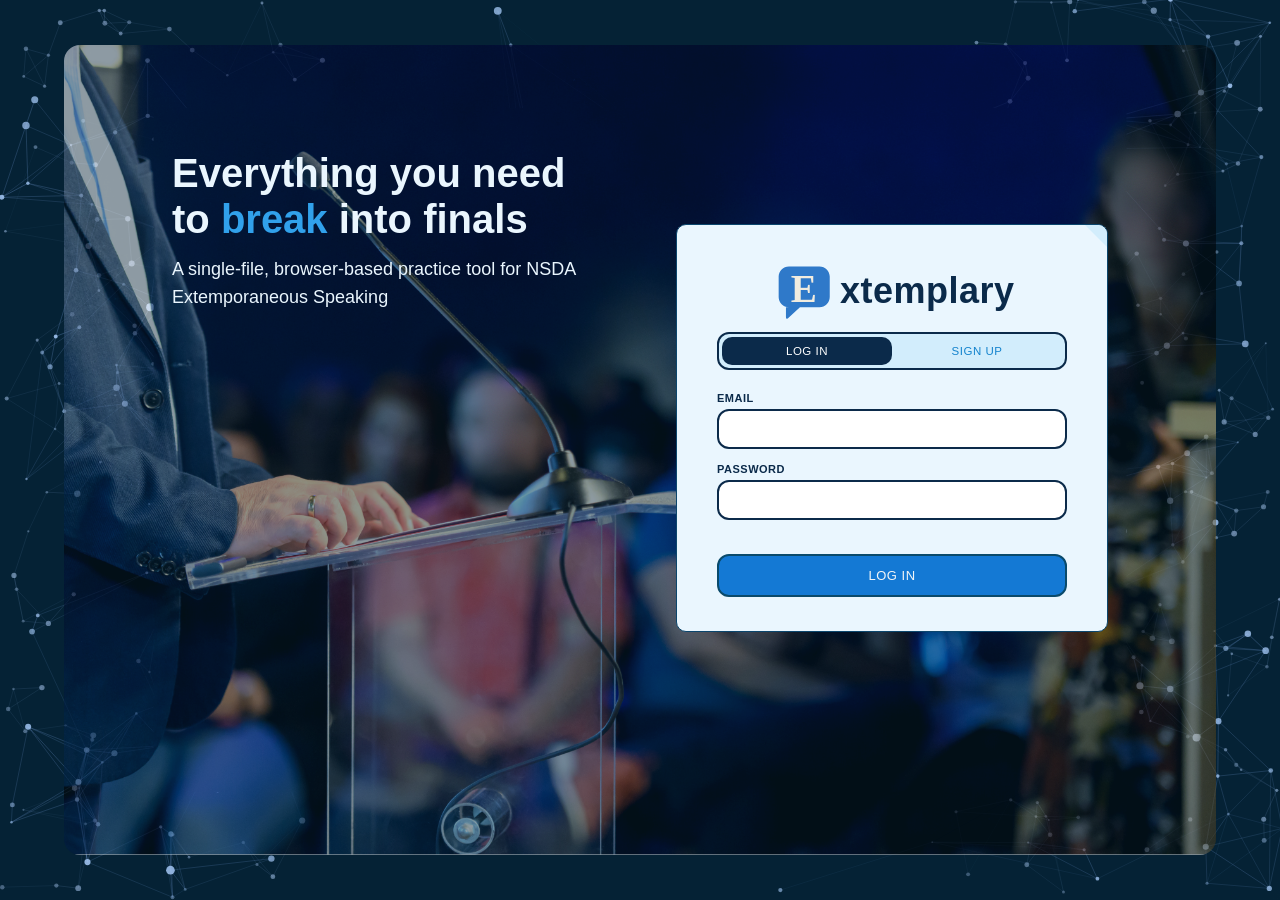
==== commit 355a5e56: "Edited logo and fonts" ====
--- a/landingsite.html
+++ b/landingsite.html
@@ -9,7 +9,7 @@
 <meta name="apple-mobile-web-app-status-bar-style" content="black-translucent" />
 <meta name="apple-mobile-web-app-title" content="Extemplary" />
 <title>Extemplary</title>
-<link rel="icon" type="image/svg+xml" href="data:image/svg+xml,%3Csvg xmlns='http://www.w3.org/2000/svg' viewBox='0 0 36 37'%3E%3Cpath d='M9 2H27C30.3137 2 33 4.68629 33 8V20C33 23.3137 30.3137 26 27 26H15.5L8.5 32.5C8.03 32.94 7.28 32.6 7.28 31.96V26H9C5.68629 26 3 23.3137 3 20V8C3 4.68629 5.68629 2 9 2Z' fill='%232f79c9'/%3E%3Ctext x='18' y='15' text-anchor='middle' dominant-baseline='central' font-family='Georgia, Iowan Old Style, Palatino Linotype, Book Antiqua, serif' font-weight='900' font-size='23' fill='%23ffffff'%3EE%3C/text%3E%3C/svg%3E" />
+<link rel="icon" type="image/svg+xml" href="data:image/svg+xml,%3Csvg xmlns='http://www.w3.org/2000/svg' viewBox='0 0 36 37'%3E%3Cpath d='M9 2H27C30.3137 2 33 4.68629 33 8V20C33 23.3137 30.3137 26 27 26H15.5L8.5 32.5C8.03 32.94 7.28 32.6 7.28 31.96V26H9C5.68629 26 3 23.3137 3 20V8C3 4.68629 5.68629 2 9 2Z' fill='%232f79c9'/%3E%3Ctext x='18' y='15' text-anchor='middle' dominant-baseline='central' font-family='Georgia, Iowan Old Style, Palatino Linotype, Book Antiqua, serif' font-weight='900' font-size='23' fill='%23f1ecdf'%3EE%3C/text%3E%3C/svg%3E" />
 <link rel="stylesheet" href="style.css" />
 <script src="data.js"></script>
 <script src="vendor/supabase.js"></script>
--- a/style.css
+++ b/style.css
@@ -69,7 +69,7 @@
     --font-display:'DIN Round Pro','Baloo 2','Quicksand','Comfortaa',ui-rounded,-apple-system,'Segoe UI',sans-serif;
     --font-body:'DIN Round Pro','Quicksand','Baloo 2',ui-rounded,-apple-system,BlinkMacSystemFont,'Segoe UI',Roboto,sans-serif;
     --font-black:'DIN Round Pro Black','DIN Round Pro','Baloo 2','Quicksand',ui-rounded,-apple-system,'Segoe UI',sans-serif;
-    --font-mono:'IBM Plex Mono','SF Mono','Courier New',monospace;
+    --font-mono:'DIN Round Pro','Quicksand','Baloo 2',ui-rounded,-apple-system,'Segoe UI',sans-serif;
 
     --chrome-text:#eaf6fe;
     --chrome-text-dim:#9fd2f7;
@@ -182,7 +182,7 @@
   .mark-e-wrap{
     position:relative;top:0.12em;display:inline-flex;align-items:center;justify-content:center;
     width:1.9em;height:1.75em;margin-right:2px;flex-shrink:0;
-    color:var(--crimson-bright);
+    color:#2f79c9;
   }
   .mark-e-wrap svg{width:100%;height:100%;display:block;}
   .brand .brand-desc{
@@ -669,7 +669,7 @@
   }
   .auth-card-logo .mark-e-wrap{
     position:relative;top:0.12em;display:inline-flex;align-items:center;justify-content:center;
-    width:1.9em;height:1.75em;margin-right:2px;flex-shrink:0;color:var(--crimson);
+    width:1.9em;height:1.75em;margin-right:2px;flex-shrink:0;color:#2f79c9;
   }
   .auth-card-logo .mark-e-wrap svg{width:100%;height:100%;display:block;}
   .auth-card .auth-sub{
@@ -2763,7 +2763,7 @@
 }
 #tutBox.tut-box-formal::before{
   content:'OFFICIAL';
-  display:block;font-family:var(--font-mono,monospace);font-size:9.5px;font-weight:700;
+  display:block;font-family:var(--font-mono);font-size:9.5px;font-weight:700;
   letter-spacing:2px;color:var(--crimson,#116daa);text-align:center;
   margin:-4px 0 10px;
 }
@@ -2771,7 +2771,7 @@
 #tutBox.tut-box-formal .tut-avatar{background:var(--crimson-deep,#0b446a);border-radius:50%;}
 #tutBox.tut-box-formal .tut-title{font-size:16.5px;}
 .tut-field-label{
-  font-family:var(--font-mono,monospace);font-size:10px;font-weight:700;letter-spacing:1.5px;
+  font-family:var(--font-mono);font-size:10px;font-weight:700;letter-spacing:1.5px;
   text-transform:uppercase;color:#d89b0e;margin:14px 0 5px;
 }
 
@@ -2839,13 +2839,13 @@
 }
 .tut-title{font-family:var(--font-display);font-weight:900;font-size:15px;color:#0b446a;line-height:1.25;}
 .tut-step-count{
-  margin-left:auto;font-family:var(--font-mono,monospace);font-size:10px;color:#d89b0e;white-space:nowrap;
+  margin-left:auto;font-family:var(--font-mono);font-size:10px;color:#d89b0e;white-space:nowrap;
   background:rgba(138,122,92,0.12);padding:3px 7px;border-radius:20px;flex:0 0 auto;
 }
 .tut-text{font-size:13.5px;line-height:1.6;color:#3e2d04;}
 .tut-type-example{
   display:block;margin:10px 0;padding:10px 12px;background:#0b446a;color:#f0f4f7;
-  font-family:var(--font-mono,monospace);font-size:11.5px;line-height:1.55;
+  font-family:var(--font-mono);font-size:11.5px;line-height:1.55;
   border-radius:14px;white-space:pre-wrap;border-left:3px solid #f4c558;
 }
 .tut-hint{
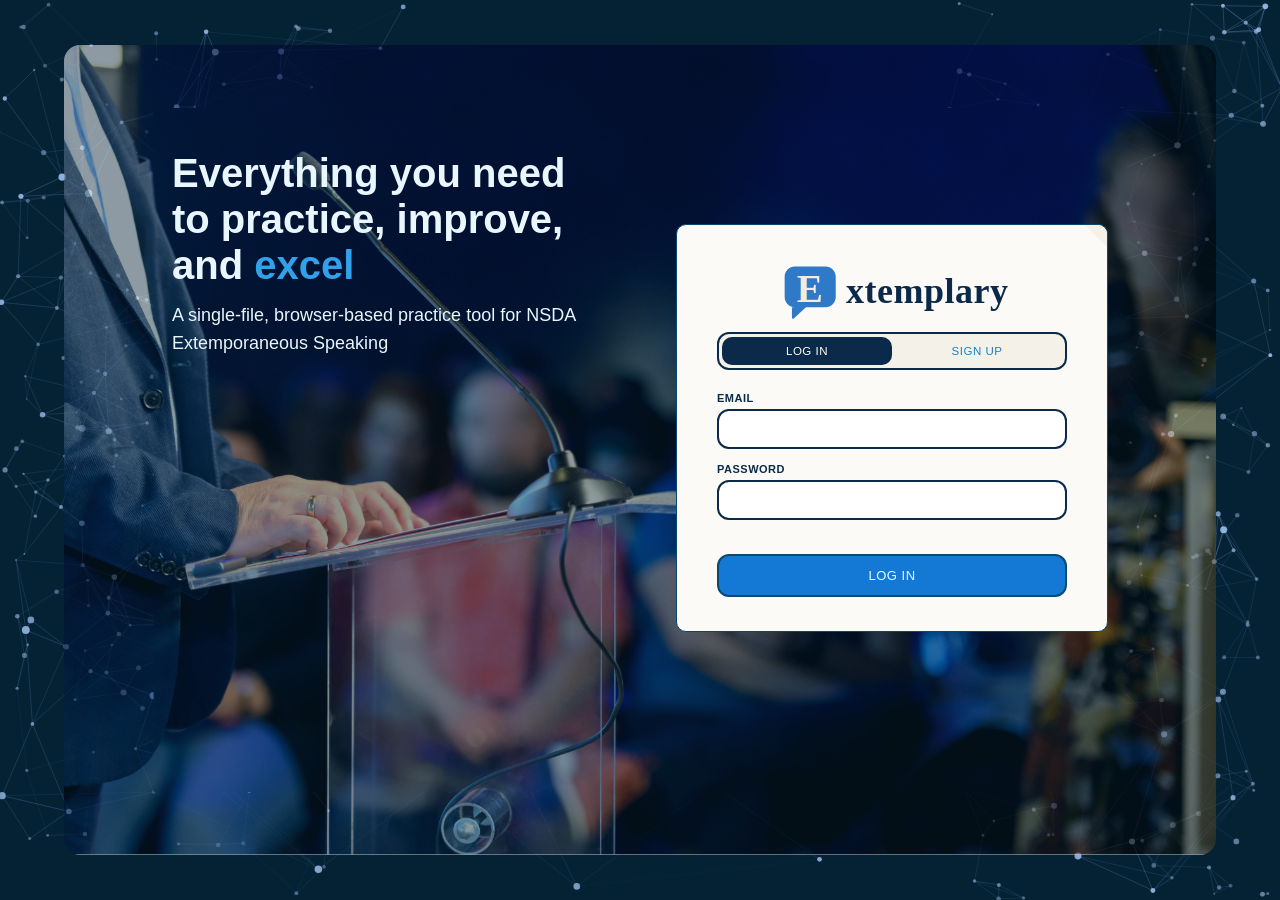
==== commit b2a3dff2: "Added custom animations for the buttons, and added various effects in landing page" ====
--- a/landingsite.html
+++ b/landingsite.html
@@ -392,6 +392,7 @@
   <div class="cp-text" id="cpText"></div>
 </div>
 
+<script src="interactions.js"></script>
 <script src="landing-app.js"></script>
 <script src="tutorial.js"></script>
 </body>
--- a/style.css
+++ b/style.css
@@ -50,8 +50,8 @@
     --ink:#052235;
     --ink-soft:#07304c;
     --ink-line:#0b466d;
-    --parchment:#eaf6fe;
-    --parchment-deep:#d2edfc;
+    --parchment:#FBFAF6;
+    --parchment-deep:#F3F1E8;
     --rule:#b3dcf7;
     --charcoal:#0b2a4a;
     --slate:#1483cd;
@@ -80,13 +80,13 @@
 
     /* === Gamified-skeuomorphism design tokens (see UI Aesthetic Teardown report) === */
     --color-green:        #58CC02;
-    --color-green-shadow:  #58A700;
+    --color-green-shadow:  #3E8500;
     --color-green-hover:   #4FBB02;
     --color-green-pale:    #EAF9E3;
     --color-green-pale-2:  #D1F0C2;
 
     --color-blue:          #1479D4;
-    --color-blue-shadow:   #0A4A6B;
+    --color-blue-shadow:   #073349;
     --color-blue-hover:    #126FC3;
     --color-blue-field:    #2F9AE6;
     --color-blue-accent:   #1CB0F6;
@@ -94,14 +94,14 @@
     --color-blue-pale-2:   #D2EDFC;
 
     --color-gold:          #FFC800;
-    --color-gold-shadow:   #CC8F00;
+    --color-gold-shadow:   #A67200;
     --color-gold-hover:    #EBB800;
     --color-gold-pale:     #FFF6DD;
     --color-gold-pale-2:   #FFECB3;
     --color-gold-ink:      #9E6D12;
 
     --color-red:           #FF4B4B;
-    --color-red-shadow:    #E63030;
+    --color-red-shadow:    #B82121;
     --color-red-hover:     #F13A3A;
     --color-red-pale:      #FFE8E8;
     --color-red-pale-2:    #FFCFCF;
@@ -119,9 +119,9 @@
     --radius-sm:     12px;
     --radius-xs:     6px;
 
-    --shadow-offset-lg: 5px;
-    --shadow-offset-md: 3px;
-    --shadow-offset-sm: 2px;
+    --shadow-offset-lg: 7px;
+    --shadow-offset-md: 5px;
+    --shadow-offset-sm: 3px;
 
     --ease-hover:    150ms ease-out;
     --ease-gleam:    550ms ease-out;
@@ -215,7 +215,7 @@
   .side-words-inner{position:absolute;top:-80vh;left:0;width:100%;height:800vh;will-change:transform;}
   .side-word{
     position:absolute;left:50%;
-    font-family:var(--font-mono);font-size:13px;line-height:1.5;letter-spacing:4px;text-transform:uppercase;
+    font-family:'IBM Plex Mono','SF Mono','Courier New',monospace;font-size:13px;line-height:1.5;letter-spacing:4px;text-transform:uppercase;
     color:var(--watermark);white-space:nowrap;font-weight:500;
     transform:translateX(-50%);
     transition:opacity 0.6s ease;
@@ -416,10 +416,11 @@
     font-family:var(--font-body);font-size:12.5px;font-weight:500;
     padding:8px 12px;border-radius:10px;border:1px solid rgba(22,40,60,0.22);
     background:var(--parchment-deep);color:var(--charcoal);cursor:pointer;
-    box-shadow:inset 0 1px 3px rgba(22,40,60,0.10);
-    transition:background .15s, border-color .15s;white-space:nowrap;
+    box-shadow:inset 0 1px 3px rgba(22,40,60,0.10), 0 var(--shadow-offset-sm) 0 rgba(11,42,74,0.28);
+    transition:background .15s, border-color .15s, box-shadow .15s, transform 100ms ease-out;white-space:nowrap;
   }
   .model-picker-btn:hover{background:#fff;border-color:rgba(22,40,60,0.32);}
+  .model-picker-btn:active{box-shadow:inset 0 1px 3px rgba(22,40,60,0.10);transform:translateY(var(--shadow-offset-sm));}
   .model-picker.open .model-picker-btn{background:#fff;border-color:var(--brass);}
   .model-picker-label{max-width:150px;overflow:hidden;text-overflow:ellipsis;}
   .model-picker-chevron{flex-shrink:0;opacity:0.6;transition:transform .15s;}
@@ -428,7 +429,7 @@
     position:absolute;top:calc(100% + 8px);right:0;z-index:60;
     width:236px;max-width:min(236px, calc(100vw - 48px));
     background:var(--parchment);border:1px solid var(--rule);border-radius:16px;
-    padding:6px;display:flex;flex-direction:column;gap:2px;
+    padding:6px;display:flex;flex-direction:column;gap:6px;
   }
   .model-picker-menu.hidden{display:none;}
   .model-picker-option{
@@ -455,14 +456,14 @@
     .mode-switch-row{flex-wrap:wrap;}
   }
   .start-timer-btn svg{ width:19px;height:19px;stroke:#fff;fill:none; }
-  .start-timer-btn:active{ transform:scale(0.97); }
-  .start-timer-btn.mode-regular{ background:#116daa;border-color:#0b446a; }
+  .start-timer-btn:active{ box-shadow:none !important;transform:translateY(var(--shadow-offset-sm)); }
+  .start-timer-btn.mode-regular{ background:#116daa;border-color:#0b446a;box-shadow:0 var(--shadow-offset-sm) 0 #0b446a; }
   .start-timer-btn.mode-regular:hover{ background:#0e5788; }
-  .start-timer-btn.mode-introdrill{ background:#bf0e0e;border-color:#8b0b0b; }
+  .start-timer-btn.mode-introdrill{ background:#bf0e0e;border-color:#8b0b0b;box-shadow:0 var(--shadow-offset-sm) 0 #8b0b0b; }
   .start-timer-btn.mode-introdrill:hover{ background:#9b0c0c; }
-  .start-timer-btn.mode-bodydrill{ background:#a7780b;border-color:#7a5808; }
+  .start-timer-btn.mode-bodydrill{ background:#a7780b;border-color:#7a5808;box-shadow:0 var(--shadow-offset-sm) 0 #7a5808; }
   .start-timer-btn.mode-bodydrill:hover{ background:#8a6309; }
-  .start-timer-btn.mode-roughdraft{ background:#49a705;border-color:#337404; }
+  .start-timer-btn.mode-roughdraft{ background:#49a705;border-color:#337404;box-shadow:0 var(--shadow-offset-sm) 0 #337404; }
   .start-timer-btn.mode-roughdraft:hover{ background:#3b8804; }
   .mode-switch-btn{
     font-family:var(--font-body);font-size:12.5px;font-weight:500;
@@ -473,10 +474,11 @@
   #modeIntroDrillBtn:hover{color:#bf0e0e;background:rgba(163,50,42,0.08);}
   #modeBodyDrillBtn:hover{color:#a7780b;background:rgba(166,121,12,0.08);}
   #modeRoughDraftBtn:hover{color:#49a705;background:rgba(47,125,60,0.08);}
-  #modeRegularBtn.active{background:#116daa;color:#fff;border-color:#0b446a;}
-  #modeIntroDrillBtn.active{background:#bf0e0e;color:#fff;border-color:#8b0b0b;}
-  #modeBodyDrillBtn.active{background:#a7780b;color:#fff;border-color:#7a5808;}
-  #modeRoughDraftBtn.active{background:#49a705;color:#fff;border-color:#337404;}
+  #modeRegularBtn.active{background:#116daa;color:#fff;border-color:#0b446a;box-shadow:0 var(--shadow-offset-sm) 0 #0b446a;}
+  #modeIntroDrillBtn.active{background:#bf0e0e;color:#fff;border-color:#8b0b0b;box-shadow:0 var(--shadow-offset-sm) 0 #8b0b0b;}
+  #modeBodyDrillBtn.active{background:#a7780b;color:#fff;border-color:#7a5808;box-shadow:0 var(--shadow-offset-sm) 0 #7a5808;}
+  #modeRoughDraftBtn.active{background:#49a705;color:#fff;border-color:#337404;box-shadow:0 var(--shadow-offset-sm) 0 #337404;}
+  .mode-switch-btn.active:active{box-shadow:none;transform:translateY(var(--shadow-offset-sm));}
   .mode-switch-hint{
     font-family:var(--font-body);font-size:11px;font-weight:500;line-height:1.4;
     color:#ffffff;background:var(--crimson);border:1px solid var(--crimson-deep);
@@ -663,7 +665,7 @@
     to{opacity:1;transform:translateY(0);}
   }
   .auth-card-logo{
-    font-family:var(--font-display);letter-spacing:0.5px;line-height:1;
+    font-family:Georgia,'Iowan Old Style','Palatino Linotype','Book Antiqua',serif;letter-spacing:0.5px;line-height:1;
     display:flex;align-items:center;justify-content:center;text-align:center;margin:0 0 10px;
     color:var(--charcoal);font-size:36px;
   }
@@ -1149,14 +1151,16 @@
 
   .controls-row{display:flex;justify-content:center;align-items:center;gap:24px;margin-top:18px;}
   .rec-btn{
-    width:62px;height:62px;border-radius:50%;border:3px solid #920b0b;
+    width:62px;height:62px;border-radius:50%;border:3px solid #6b0808;
     background:#bf0e0e;cursor:pointer;display:flex;align-items:center;justify-content:center;
-    transition:transform .15s ease;
-  }
-  .rec-btn:hover{transform:scale(1.05);}
+    box-shadow:0 var(--shadow-offset-lg) 0 #6b0808;
+    transition:transform .15s ease, box-shadow .15s ease;
+  }
+  .rec-btn:hover{transform:translateY(-2px);}
+  .rec-btn:active{box-shadow:none;transform:translateY(var(--shadow-offset-lg));transition:none;}
   .rec-btn .inner{width:20px;height:20px;border-radius:50%;background:#fde3e3;}
   .rec-btn.recording .inner{border-radius:12px;background:#fff;width:18px;height:18px;}
-  .rec-btn:disabled{opacity:0.4;cursor:not-allowed;transform:none;}
+  .rec-btn:disabled{opacity:0.4;cursor:not-allowed;transform:none;box-shadow:none;}
   .btn-label{font-family:var(--font-mono);font-size:11px;letter-spacing:1px;color:#0a3e61;text-transform:uppercase;text-align:center;margin-top:6px;}
 
   .rec-btn.recording{
@@ -1309,26 +1313,31 @@
   .q-mode-row{display:flex;gap:10px;flex-wrap:wrap;margin-bottom:14px;}
   .q-mode-btn{flex:1;min-width:170px;font-size:13px;padding:10px 14px;border:1px solid transparent;}
   #qModeCustomBtn, #qModeReceiveBtn{color:#f2f5f8;}
-  #qModeCustomBtn{background:var(--crimson);border-color:var(--crimson-deep);}
+  #qModeCustomBtn{background:var(--crimson);border-color:var(--crimson-deep);box-shadow:0 var(--shadow-offset-sm) 0 var(--crimson-deep);}
   #qModeCustomBtn:hover{background:#0d5788;color:#f2f5f8;}
-  #qModeReceiveBtn{background:var(--brass);border-color:#0a446a;}
+  #qModeCustomBtn:active{box-shadow:none;transform:translateY(var(--shadow-offset-sm));}
+  #qModeReceiveBtn{background:var(--brass);border-color:#0a446a;box-shadow:0 var(--shadow-offset-sm) 0 #0a446a;}
   #qModeReceiveBtn:hover{background:#1069a5;color:#f2f5f8;}
+  #qModeReceiveBtn:active{box-shadow:none;transform:translateY(var(--shadow-offset-sm));}
   .q-mode-btn.active{outline:3px solid var(--score-cyan);outline-offset:2px;}
 
   .av-btn-row{display:flex;gap:14px;flex-wrap:wrap;max-width:560px;margin:0 auto;}
   .av-btn-row .btn{flex:1;min-width:210px;font-size:14px;font-weight:700;padding:12px 18px;border:1px solid transparent;}
   #uploadVideoBtn, #captureYoutubeBtn{color:#ffffff;}
-  #uploadVideoBtn{background:var(--crimson);border-color:var(--crimson-deep);}
+  #uploadVideoBtn{background:var(--crimson);border-color:var(--crimson-deep);box-shadow:0 var(--shadow-offset-sm) 0 var(--crimson-deep);}
   #uploadVideoBtn:hover{background:#0d5788;color:#ffffff;}
-  #captureYoutubeBtn{background:var(--brass);border-color:#0a446a;}
+  #uploadVideoBtn:active{box-shadow:none;transform:translateY(var(--shadow-offset-sm));}
+  #captureYoutubeBtn{background:var(--brass);border-color:#0a446a;box-shadow:0 var(--shadow-offset-sm) 0 #0a446a;}
   #captureYoutubeBtn:hover{background:#1069a5;color:#ffffff;}
+  #captureYoutubeBtn:active{box-shadow:none;transform:translateY(var(--shadow-offset-sm));}
 
   .q-change-link{font-family:var(--font-mono);color:var(--brass);text-decoration:underline;cursor:pointer;}
   .q-change-link:hover{color:var(--charcoal);}
 
   .q-cat-row{display:flex;gap:8px;flex-wrap:wrap;margin-bottom:10px;}
   .q-cat-btn{flex:1;min-width:110px;font-size:13px;padding:9px 12px;border:1px solid var(--rule);}
-  .q-cat-btn.active{background:var(--brass);color:#fff;border-color:var(--brass);}
+  .q-cat-btn.active{background:var(--brass);color:#fff;border-color:#0a446a;box-shadow:0 var(--shadow-offset-sm) 0 #0a446a;}
+  .q-cat-btn.active:active{box-shadow:none;transform:translateY(var(--shadow-offset-sm));}
 
   .q-diff-slider-wrap{ padding:8px 6px 0; }
 
@@ -1599,9 +1608,11 @@
     font-family:var(--font-body);font-size:13px;font-weight:500;
     padding:9px 16px;border-radius:10px;border:1px solid var(--crimson-deep);
     background:var(--crimson);color:var(--on-accent);cursor:pointer;white-space:nowrap;
-    transition:background .12s, transform .12s;
-  }
-  .btn-add:hover{background:#0d5788;transform:translateY(-1px);}
+    box-shadow:0 var(--shadow-offset-sm) 0 var(--crimson-deep);
+    transition:background .12s, box-shadow .12s, transform .12s;
+  }
+  .btn-add:hover{background:#0d5788;}
+  .btn-add:active{box-shadow:none;transform:translateY(var(--shadow-offset-sm));transition:none;}
   .sp-note{font-size:11px;font-family:var(--font-mono);color:var(--slate);margin-top:10px;}
 
   .preset-section{margin-bottom:16px;padding-bottom:16px;border-bottom:1px dashed var(--rule);}
@@ -1612,14 +1623,19 @@
     font-family:var(--font-mono);font-size:11px;letter-spacing:0.5px;font-weight:500;
     padding:6px 12px;border-radius:12px;border:2px double var(--charcoal);
     background:#ffffff;color:var(--charcoal);cursor:pointer;
-    white-space:nowrap;transition:background .12s, border-color .12s, color .12s, transform .12s;
-  }
-  .btn-preset:hover{background:rgba(29,92,158,0.06);border-color:var(--crimson);color:var(--crimson);transform:translateY(-1px);}
+    box-shadow:0 var(--shadow-offset-sm) 0 rgba(11,42,74,0.3);
+    white-space:nowrap;transition:background .12s, border-color .12s, color .12s, box-shadow .12s, transform .12s;
+  }
+  .btn-preset:hover{background:rgba(11,42,74,0.1);border-color:var(--crimson);color:var(--crimson);}
+  .btn-preset:active{box-shadow:none;transform:translateY(var(--shadow-offset-sm));transition:none;}
 
   .bf-timing-row{display:flex;gap:8px;flex-wrap:wrap;margin-bottom:12px;}
-  .bf-timing-btn{flex:1;min-width:130px;font-size:13px;padding:10px 12px;border:1px solid var(--rule);background:#ffffff;color:var(--charcoal);border-radius:10px;cursor:pointer;font-family:var(--font-body);}
-  .bf-timing-btn:hover{border-color:var(--brass);}
-  .bf-timing-btn.active{background:var(--brass);color:#fff;border-color:var(--brass);}
+  .bf-timing-btn{flex:1;min-width:130px;font-size:13px;padding:10px 12px;border:1px solid var(--rule);background:#ffffff;color:var(--charcoal);border-radius:10px;cursor:pointer;font-family:var(--font-body);
+    box-shadow:0 var(--shadow-offset-sm) 0 rgba(11,42,74,0.22);
+  }
+  .bf-timing-btn:hover{border-color:var(--brass);background:rgba(11,42,74,0.06);}
+  .bf-timing-btn.active{background:var(--brass);color:#fff;border-color:#7a5808;box-shadow:0 var(--shadow-offset-sm) 0 #7a5808;}
+  .bf-timing-btn:active{box-shadow:none;transform:translateY(var(--shadow-offset-sm));}
 
   #authGate .bf-timing-row{margin-bottom:10px;}
   #authGate .bf-timing-btn{
@@ -1658,31 +1674,37 @@
 
   .btn{
     font-family:var(--font-body);font-size:14px;font-weight:700;
-    padding:11px 20px;border-radius:var(--radius-md);border:none;
+    padding:11px 20px;border-radius:var(--radius-md);border:2px solid var(--color-blue-shadow);
     background:var(--color-blue);color:var(--on-accent);cursor:pointer;
     box-shadow:0 var(--shadow-offset-md) 0 var(--color-blue-shadow);
-    transition:background-color var(--ease-hover);
+    transition:background-color var(--ease-hover), box-shadow var(--ease-hover), transform 100ms ease-out;
     transform:translateY(0);
   }
   .btn:hover{background:var(--color-blue-hover);}
   .btn:active{box-shadow:none;transform:translateY(var(--shadow-offset-md));transition:none;}
-  .btn.primary{background:var(--color-blue);border-color:transparent;box-shadow:0 var(--shadow-offset-md) 0 var(--color-blue-shadow);}
+  .btn.primary{background:var(--color-blue);border-color:var(--color-blue-shadow);
+    box-shadow:0 var(--shadow-offset-md) 0 var(--color-blue-shadow);
+  }
   .btn.primary:hover{background:var(--color-blue-hover);}
   .btn.primary:active{box-shadow:none;transform:translateY(var(--shadow-offset-md));}
-  .btn.ghost{background:transparent;color:var(--chrome-text);box-shadow:none;border:1.5px solid rgba(255,255,255,0.4);}
-  .btn.ghost:hover{background:rgba(255,255,255,0.12);border-color:rgba(255,255,255,0.7);}
+  .btn.ghost{
+    background:transparent;color:var(--chrome-text);border:1.5px solid rgba(255,255,255,0.4);
+    box-shadow:0 var(--shadow-offset-sm) 0 rgba(0,0,0,0.4);
+  }
+  .btn.ghost:hover{background:rgba(0,0,0,0.18);border-color:rgba(255,255,255,0.7);}
   /* Ghost buttons inside light card surfaces (not directly on the dark page
      background) need dark text instead — scoped override, same convention
      the prep-card variants already use below. */
   .ballot .btn.ghost, .dl-modal-card:not(.prep-card-regular):not(.prep-card-intro):not(.prep-card-body):not(.prep-card-roughdraft) .btn.ghost,
   .settings-panel .btn.ghost, .goal-modal .btn.ghost, .history-card .btn.ghost{
     color:var(--charcoal);border-color:var(--rule);
+    box-shadow:0 var(--shadow-offset-sm) 0 rgba(11,42,74,0.22);
   }
   .ballot .btn.ghost:hover, .dl-modal-card:not(.prep-card-regular):not(.prep-card-intro):not(.prep-card-body):not(.prep-card-roughdraft) .btn.ghost:hover,
   .settings-panel .btn.ghost:hover, .goal-modal .btn.ghost:hover, .history-card .btn.ghost:hover{
-    background:var(--color-blue-pale);border-color:var(--color-blue-accent);
-  }
-  .btn.ghost:active{transform:none;box-shadow:none;}
+    background:rgba(11,42,74,0.1);border-color:rgba(11,42,74,0.35);
+  }
+  .btn.ghost:active{transform:translateY(var(--shadow-offset-sm));box-shadow:none;}
   .btn:disabled{opacity:0.45;cursor:not-allowed;box-shadow:none;transform:none;}
   .btn:focus-visible{outline:3px solid var(--color-blue-accent);outline-offset:2px;}
   .actions{display:flex;gap:10px;flex-wrap:wrap;margin-top:18px;}
@@ -2136,8 +2158,9 @@
     border-radius:20px;padding:5px 11px;cursor:pointer;display:inline-flex;align-items:center;gap:6px;
     transition:background 0.15s ease,color 0.15s ease,border-color 0.15s ease;
   }
-  .sync-fix-btn:hover{color:var(--chrome-text);border-color:var(--brass);}
-  .sync-fix-btn.armed{background:var(--brass);color:var(--on-accent);border-color:var(--brass);}
+  .sync-fix-btn:hover{color:var(--chrome-text);border-color:var(--brass);background:rgba(0,0,0,0.15);}
+  .sync-fix-btn.armed{background:var(--brass);color:var(--on-accent);border-color:#0a446a;box-shadow:0 var(--shadow-offset-sm) 0 #0a446a;}
+  .sync-fix-btn.armed:active{box-shadow:none;transform:translateY(var(--shadow-offset-sm));}
   .sync-fix-hint{font-family:var(--font-mono);font-size:11px;color:var(--brass);}
 
   .error-box{
@@ -2189,14 +2212,14 @@
     position:fixed;top:0;left:0;right:auto;
     width:230px;max-height:none;z-index:600;
   }
-  .export-menu .sp-body{padding:8px;display:flex;flex-direction:column;gap:2px;}
+  .export-menu .sp-body{padding:8px;display:flex;flex-direction:column;gap:6px;}
   .export-item{
     display:flex;align-items:center;gap:10px;width:100%;
     background:none;border:none;text-align:left;cursor:pointer;
     font-family:var(--font-body);font-size:13px;font-weight:500;color:var(--charcoal);
     padding:9px 10px;border-radius:12px;transition:background .12s;
   }
-  .export-item:hover{background:var(--parchment-deep);}
+  .export-item:hover{background:rgba(11,42,74,0.1);}
   .export-item svg{flex-shrink:0;color:var(--slate);}
 
   .nav-drawer-head{
@@ -2261,17 +2284,17 @@
     border-radius:50%;transition:background .12s;
   }
   .nav-drawer-close:hover{background:rgba(255,255,255,0.12);}
-  .nav-menu-body{padding:12px;display:flex;flex-direction:column;gap:2px;}
+  .nav-menu-body{padding:12px;display:flex;flex-direction:column;gap:10px;}
   .nav-menu-item{
     display:flex;align-items:center;gap:14px;width:100%;
-    background:none;border:none;text-align:left;cursor:pointer;
+    background:none;border:2px solid transparent;text-align:left;cursor:pointer;
     font-family:var(--font-body);font-size:14.5px;font-weight:700;color:var(--charcoal);
     padding:13px 12px;border-radius:var(--radius-sm);transition:background-color var(--ease-hover);
   }
-  .nav-menu-item:hover{background:var(--color-blue-pale);}
+  .nav-menu-item:hover{background:rgba(11,42,74,0.1);}
   .nav-menu-item svg{flex-shrink:0;color:var(--slate);}
-  .nav-menu-item:hover svg{color:var(--color-blue);}
-  .nav-menu-item.active{background:var(--color-blue);color:#ffffff;box-shadow:0 var(--shadow-offset-sm) 0 var(--color-blue-shadow);}
+  .nav-menu-item:hover svg{color:var(--charcoal);}
+  .nav-menu-item.active{background:var(--color-blue);color:#ffffff;border-color:var(--color-blue-shadow);box-shadow:0 var(--shadow-offset-md) 0 var(--color-blue-shadow);}
   .nav-menu-item.active svg{color:#ffffff;}
   .nav-menu-item.active:hover{background:var(--color-blue);}
   .nav-menu-divider{height:1px;background:var(--rule);margin:8px 6px;}
@@ -2864,14 +2887,15 @@
 }
 .tut-name-input.tut-name-input-checking{opacity:0.65;}
 .tut-actions{display:flex;justify-content:space-between;align-items:center;margin-top:14px;gap:8px;}
-.tut-btn{border:none;border-radius:14px;padding:9px 15px;font-size:12.5px;font-weight:700;cursor:pointer;font-family:inherit;transition:background .15s ease,transform .1s ease;}
-.tut-btn:active{transform:scale(0.96);}
-.tut-btn-skip{background:transparent;color:#d89b0e;text-decoration:underline;padding:8px 4px;}
-.tut-btn-skip:hover{color:#a5770b;}
-.tut-btn-next{background:#0b446a;color:#f0f4f7;}
+.tut-btn{border:2px solid transparent;border-radius:14px;padding:9px 15px;font-size:12.5px;font-weight:700;cursor:pointer;font-family:inherit;transition:background .15s ease,box-shadow .15s ease,transform .1s ease;}
+.tut-btn:active{box-shadow:none !important;transform:translateY(var(--shadow-offset-sm));}
+.tut-btn-skip{background:transparent;color:#d89b0e;text-decoration:underline;padding:8px 4px;box-shadow:none;}
+.tut-btn-skip:hover{color:#a5770b;background:rgba(0,0,0,0.08);}
+.tut-btn-skip:active{transform:none;}
+.tut-btn-next{background:#0b446a;color:#f0f4f7;border-color:#062a42;box-shadow:0 var(--shadow-offset-sm) 0 #062a42;}
 .tut-btn-next:hover{background:#083350;}
-.tut-btn-choice{background:#116daa;color:#fff;margin-left:6px;}
-.tut-btn-choice.tut-btn-no{background:#d1960d;}
+.tut-btn-choice{background:#116daa;color:#fff;margin-left:6px;border-color:#083350;box-shadow:0 var(--shadow-offset-sm) 0 #083350;}
+.tut-btn-choice.tut-btn-no{background:#d1960d;border-color:#8a6309;box-shadow:0 var(--shadow-offset-sm) 0 #8a6309;}
 
 @media (max-width: 780px), (max-height: 560px){
   #tutBox, #tutBox.tut-dock-left, #tutBox.tut-center{
@@ -2919,12 +2943,46 @@
    Section 13h. Targets the real toolbar/icon-button classes in this
    codebase: .gear-btn (topbar icons), .pb-icon-circle (play button),
    .rubric-toggle-btn, .comment-popover-close. */
-.gear-btn, .pb-icon-circle, .rubric-toggle-btn, .comment-popover-close{
-  transition:transform 100ms ease-out, color var(--ease-hover);
-}
-.gear-btn:active, .pb-icon-circle:active, .rubric-toggle-btn:active{
+.gear-btn, .pb-icon-circle, .rubric-toggle-btn, .comment-popover-close,
+.cancel-ballot-btn, .ai-compare-toggle-btn{
+  transition:transform 100ms ease-out, color var(--ease-hover), box-shadow 100ms ease-out;
+  box-shadow:0 2px 0 rgba(0,0,0,0.28);
+}
+.gear-btn:active, .pb-icon-circle:active, .rubric-toggle-btn:active,
+.cancel-ballot-btn:active, .ai-compare-toggle-btn:active{
   transform:scale(0.88);
+  box-shadow:none;
   transition:transform 60ms ease-out;
+}
+.pb-icon-circle{box-shadow:0 3px 0 rgba(0,0,0,0.45);}
+
+/* Click "pop" bounce — a quick, slight grow-then-settle on release,
+   layered on top of the existing shadow-collapse press (Section 13c)
+   rather than replacing it. Triggered by JS adding .btn-pop-anim on
+   click and removing it on animationend, so it can retrigger on
+   repeated clicks. The overshoot curve (a touch past 1, easing back)
+   matches the same bouncy-but-controlled feel as the confetti
+   scale-bounce and dropdown "pop" curve elsewhere in this system,
+   rather than a linear/ease-in-out grow. */
+@keyframes btnClickPop{
+  0%{transform:scale(1);}
+  45%{transform:scale(1.06);}
+  100%{transform:scale(1);}
+}
+.btn-pop-anim{
+  animation:btnClickPop 240ms cubic-bezier(0.34,1.56,0.64,1);
+  transform-origin:center;
+}
+/* Icon-circle controls get a smaller pop matching their smaller scale */
+.gear-btn.btn-pop-anim, .pb-icon-circle.btn-pop-anim, .rubric-toggle-btn.btn-pop-anim,
+.comment-popover-close.btn-pop-anim, .cancel-ballot-btn.btn-pop-anim,
+.ai-compare-toggle-btn.btn-pop-anim{
+  animation-name:btnClickPopSmall;
+}
+@keyframes btnClickPopSmall{
+  0%{transform:scale(1);}
+  45%{transform:scale(1.12);}
+  100%{transform:scale(1);}
 }
 
 /* Dropdown/select open-close motion, applied wherever a menu/panel uses
@@ -2940,7 +2998,8 @@
   .tut-skel-block::after,
   .feature-card,
   .settings-panel:not(.hidden),
-  .flame-layer, .flame-spark, .flame-sway{
+  .flame-layer, .flame-spark, .flame-sway,
+  .btn-pop-anim{
     animation:none !important;
     transition-duration:1ms !important;
   }
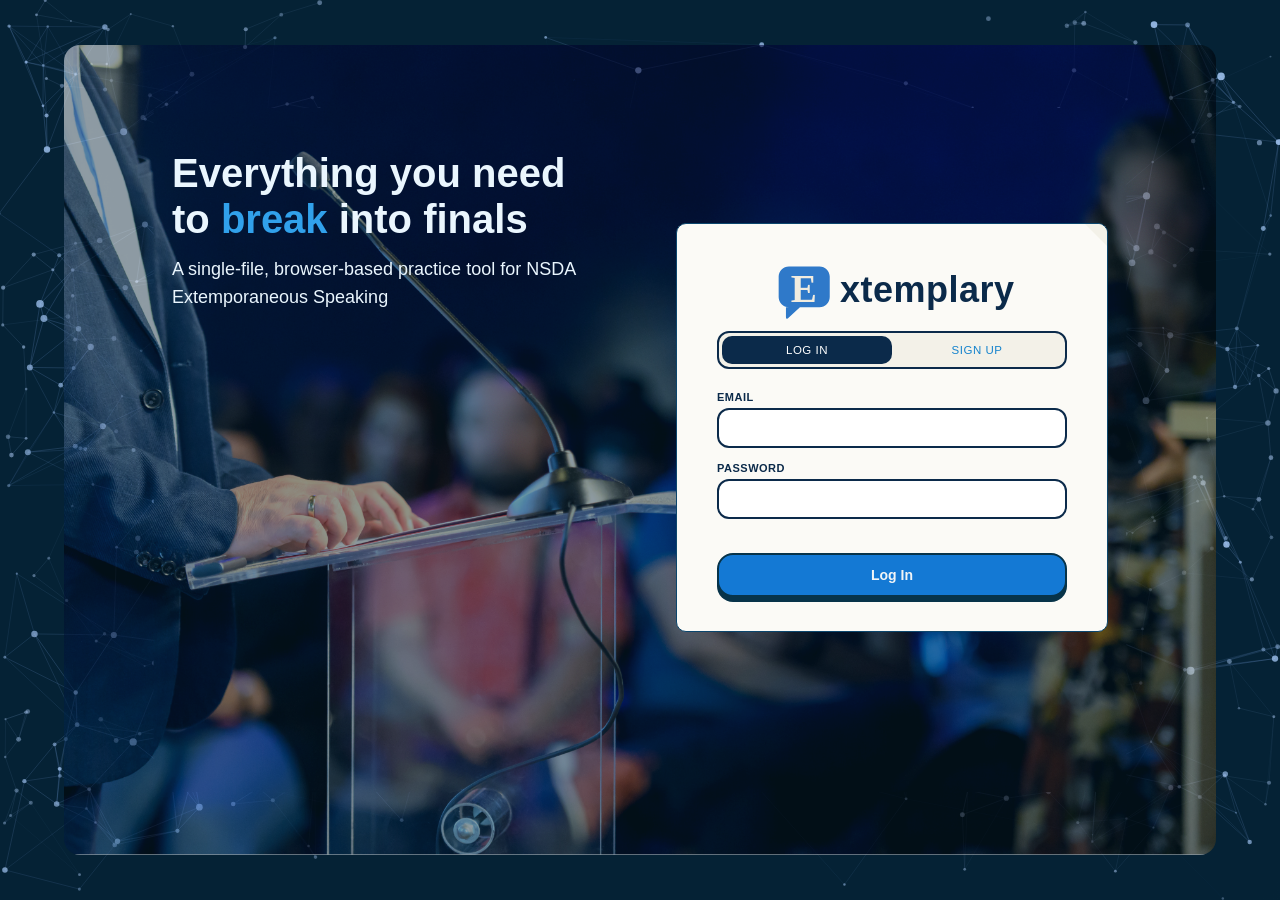
==== commit f9967cf4: "updated rows on landing site" ====
--- a/landingsite.html
+++ b/landingsite.html
@@ -206,28 +206,12 @@
         <p>Camera-record your speech right in the browser, no app to install, nothing to upload by hand.</p>
         <div class="demo-record-mock" aria-hidden="true">
           <button type="button" class="rec-btn recording demo-record-btn" tabindex="-1"><span class="inner"></span></button>
-          <div class="tut-skel-chart fc-mini-chart" aria-hidden="true">
-            <div class="tut-skel-block tut-skel-bar" style="width:9%;height:42%;background:#51afee;opacity:0.6;"></div>
-            <div class="tut-skel-block tut-skel-bar" style="width:9%;height:70%;background:#f24d4d;opacity:0.6;"></div>
-            <div class="tut-skel-block tut-skel-bar" style="width:9%;height:55%;background:#91f946;opacity:0.6;"></div>
-            <div class="tut-skel-block tut-skel-bar" style="width:9%;height:88%;background:#f3bd40;opacity:0.6;"></div>
-            <div class="tut-skel-block tut-skel-bar" style="width:9%;height:36%;background:#37a3eb;opacity:0.6;"></div>
-            <div class="tut-skel-block tut-skel-bar" style="width:9%;height:64%;background:#f03232;opacity:0.6;"></div>
-            <div class="tut-skel-block tut-skel-bar" style="width:9%;height:78%;background:#51afee;opacity:0.6;"></div>
-            <div class="tut-skel-block tut-skel-bar" style="width:9%;height:48%;background:#f24d4d;opacity:0.6;"></div>
-            <div class="tut-skel-block tut-skel-bar" style="width:9%;height:60%;background:#91f946;opacity:0.6;"></div>
-          </div>
         </div>
       </div>
       <div class="feature-card" style="--fc-accent:var(--score-yellow)">
         <div class="fc-icon"><svg viewBox="0 0 24 24" fill="none" stroke="currentColor" stroke-width="2" stroke-linecap="round" stroke-linejoin="round"><use href="#icon-10"></use></svg></div>
         <h3>Word-for-word transcript</h3>
         <p class="transcript-highlight-demo" id="transcriptDemoText">Automatic transcription with a stenographer-style layout and auto-detected Intro / Body / Conclusion sections.</p>
-        <div class="history-overall tut-skel fc-mini-notes" aria-hidden="true">
-          <div class="tut-skel-block tut-skel-line" style="width:96%;"></div>
-          <div class="tut-skel-block tut-skel-line" style="width:88%;"></div>
-          <div class="tut-skel-block tut-skel-line" style="width:63%;"></div>
-        </div>
       </div>
       <div class="feature-card" style="--fc-accent:var(--crimson-bright)">
         <div class="fc-icon vocal-wave-icon" id="vocalWaveIcon">
@@ -235,20 +219,6 @@
         </div>
         <h3>Vocal delivery analysis</h3>
         <p>Volume, emphasis, tone and pitch variety, pauses, pace (WPM), filler words, and stutters, measured straight from your recording's audio.</p>
-        <div class="fc-mini-trendrows" aria-hidden="true">
-          <div class="trend-row">
-            <span class="trend-bar-wrap"><span class="tut-skel-block tut-skel-bar" style="width:64%;height:100%;background:#37a3eb;opacity:0.55;"></span></span>
-            <span class="trend-avg tut-skel-block tut-skel-line" style="width:26px;height:10px;margin:0;display:inline-block;"></span>
-          </div>
-          <div class="trend-row">
-            <span class="trend-bar-wrap"><span class="tut-skel-block tut-skel-bar" style="width:82%;height:100%;background:#f03232;opacity:0.55;"></span></span>
-            <span class="trend-avg tut-skel-block tut-skel-line" style="width:26px;height:10px;margin:0;display:inline-block;"></span>
-          </div>
-          <div class="trend-row">
-            <span class="trend-bar-wrap"><span class="tut-skel-block tut-skel-bar" style="width:47%;height:100%;background:#91f946;opacity:0.55;"></span></span>
-            <span class="trend-avg tut-skel-block tut-skel-line" style="width:26px;height:10px;margin:0;display:inline-block;"></span>
-          </div>
-        </div>
       </div>
       <div class="feature-card" style="--fc-accent:var(--score-cyan)">
         <div class="fc-icon"><svg viewBox="0 0 24 24" fill="none" stroke="currentColor" stroke-width="2" stroke-linecap="round" stroke-linejoin="round"><use href="#icon-11"></use></svg></div>
@@ -264,28 +234,11 @@
               <div class="hc-score" style="color:var(--score-yellow);">56<span class="hc-score-max">/100</span></div>
             </div>
           </div>
-          <div class="tut-skel-cats fc-mini-cats" aria-hidden="true" style="padding:0 14px 12px;">
-            <div class="hc-cat"><b class="tut-skel-block tut-skel-line" style="width:24px;height:10px;margin:0;display:inline-block;"></b> Structure</div>
-            <div class="hc-cat"><b class="tut-skel-block tut-skel-line" style="width:24px;height:10px;margin:0;display:inline-block;"></b> Clarity</div>
-          </div>
         </div>
       </div>
       <div class="feature-card" style="--fc-accent:var(--score-orange)">
         <div class="fc-head-row">
           <div class="fc-icon"><svg viewBox="0 0 24 24" fill="none" stroke="currentColor" stroke-width="2" stroke-linecap="round" stroke-linejoin="round"><use href="#icon-12"></use></svg></div>
-          <div class="fc-decor fc-decor-flame" aria-hidden="true">
-            <svg viewBox="0 0 24 24" overflow="visible">
-              <g class="flame-sway">
-                <path class="flame-layer flame-outer" d="M12 2C12 2 6 8.2 6 13.6C6 17.7 8.7 21 12 21C15.3 21 18 17.7 18 13.6C18 11.9 17.3 10.1 16.3 8.5C16.1 10 15.2 11 14.3 11C14.7 9 13.8 6.8 12 2Z"/>
-                <path class="flame-layer flame-mid" d="M12 6.2C12 6.2 9 10.2 9 13.7C9 16.1 10.3 18 12 18C13.7 18 15 16.1 15 13.7C15 12.4 14.5 11.1 13.8 10C13.7 11.1 13.2 11.7 12.7 11.7C12.9 10.3 12.5 8.5 12 6.2Z"/>
-                <path class="flame-layer flame-inner" d="M12 10.3C12 10.3 10.5 12.5 10.5 14.3C10.5 15.7 11.1 16.8 12 16.8C12.9 16.8 13.5 15.7 13.5 14.3C13.5 13.5 13.2 12.8 12.8 12.2C12.75 12.8 12.5 13.1 12.2 13.1C12.3 12.3 12.1 11.3 12 10.3Z"/>
-                <path class="flame-layer flame-core" d="M12 13.2C12 13.2 11.3 14.2 11.3 15C11.3 15.6 11.6 16 12 16C12.4 16 12.7 15.6 12.7 15C12.7 14.6 12.55 14.2 12.35 13.9C12.32 14.2 12.2 14.35 12.05 14.35C12.1 13.95 12.05 13.6 12 13.2Z"/>
-                <circle class="flame-spark flame-spark-1" cx="8.6" cy="9" r="0.7"/>
-                <circle class="flame-spark flame-spark-2" cx="15.3" cy="7.4" r="0.6"/>
-                <circle class="flame-spark flame-spark-3" cx="12" cy="4.2" r="0.55"/>
-              </g>
-            </svg>
-          </div>
         </div>
         <h3>Streak &amp; calendar</h3>
         <p>A day-by-day practice streak, recording a ballot, setting a goal, or completing one all keep it alive, shown live via a flame counter in the header and a full monthly calendar. The same calendar tracks your upcoming tournaments and events, so you always know what you're prepping for.</p>
@@ -309,37 +262,11 @@
         <div class="fc-icon"><svg viewBox="0 0 24 24" fill="none" stroke="currentColor" stroke-width="2" stroke-linecap="round" stroke-linejoin="round"><use href="#icon-6"></use></svg></div>
         <h3>Rapid Drill: Intro</h3>
         <p>Short on time before a tournament? A 5 minute prep countdown caps your recording at just the intro, so you can hammer out attention getters and analogies again and again, scored on a trimmed rubric and saved to My History on its own trend line.</p>
-        <div class="trend-summary fc-mini-summary" aria-hidden="true">
-          <div class="col strength">
-            <h4>Overall Strengths</h4>
-            <ul>
-              <li><span class="tut-skel-block tut-skel-line" style="width:78%;margin:0;height:10px;"></span></li>
-              <li><span class="tut-skel-block tut-skel-line" style="width:64%;margin:0;height:10px;"></span></li>
-            </ul>
-          </div>
-          <div class="col weakness">
-            <h4>Overall Weaknesses</h4>
-            <ul>
-              <li><span class="tut-skel-block tut-skel-line" style="width:70%;margin:0;height:10px;"></span></li>
-              <li><span class="tut-skel-block tut-skel-line" style="width:58%;margin:0;height:10px;"></span></li>
-            </ul>
-          </div>
-        </div>
       </div>
       <div class="feature-card" style="--fc-accent:var(--score-yellow)">
         <div class="fc-icon"><svg viewBox="0 0 24 24" fill="none" stroke="currentColor" stroke-width="2" stroke-linecap="round" stroke-linejoin="round"><use href="#icon-6"></use></svg></div>
         <h3>Rapid Drill: Body</h3>
         <p>Same idea for a single body paragraph: a 10 minute prep countdown built for drilling structure, analysis, and evidence without running a whole speech every time, scored on a trimmed rubric and saved to My History on its own trend line.</p>
-        <div class="fc-mini-suggested-group" aria-hidden="true">
-          <div class="suggested-goal-card fc-mini-suggested">
-            <div class="tut-skel-block tut-skel-line" style="width:66%;margin:0;"></div>
-            <div class="tut-skel-block" style="width:52px;height:20px;background:#f03232;opacity:0.6;border-radius:20px;"></div>
-          </div>
-          <div class="suggested-goal-card fc-mini-suggested">
-            <div class="tut-skel-block tut-skel-line" style="width:50%;margin:0;"></div>
-            <div class="tut-skel-block" style="width:52px;height:20px;background:#91f946;opacity:0.6;border-radius:20px;"></div>
-          </div>
-        </div>
       </div>
       <div class="feature-card wide" style="--fc-accent:var(--forest)">
         <div class="fc-body">
--- a/style.css
+++ b/style.css
@@ -1,14 +1,3 @@
-/* ======================================================================
-   Typography — DIN Round Pro (per the UI Aesthetic Teardown report,
-   Section 7). Declared via @font-face with local() lookups so the
-   browser picks up a licensed/system-installed copy of DIN Round Pro
-   automatically if one is present; otherwise these rules simply don't
-   match and the font-family fallback stack in :root (Quicksand/Baloo 2/
-   ui-rounded) takes over. No font files are bundled here — DIN Round
-   Pro is a commercial family and must be licensed/self-hosted per
-   organization; this wiring makes that a drop-in addition later
-   (add src:url(...) format('woff2') once files are available).
-   ====================================================================== */
 @font-face{
   font-family:'DIN Round Pro';
   font-weight:400;
@@ -46,7 +35,7 @@
 }
 
 :root{
-    /* === Legacy tokens (kept for compatibility — values now point at the new palette) === */
+
     --ink:#052235;
     --ink-soft:#07304c;
     --ink-line:#0b466d;
@@ -78,7 +67,6 @@
     --watermark:rgba(255,255,255,0.09);
     --watermark-hover:rgba(255,255,255,0.55);
 
-    /* === Gamified-skeuomorphism design tokens (see UI Aesthetic Teardown report) === */
     --color-green:        #58CC02;
     --color-green-shadow:  #3E8500;
     --color-green-hover:   #4FBB02;
@@ -158,15 +146,15 @@
   }
 
   header.topbar{
-    padding:22px 24px 16px;
+    padding:16px 24px;
     background:var(--charcoal);
     opacity:1;
     border-bottom:1px solid #0c507e;
     display:flex;
-    align-items:baseline;
-    justify-content:space-between;
-    flex-wrap:wrap;
-    gap:8px;
+    align-items:center;
+    justify-content:flex-start;
+    flex-wrap:nowrap;
+    gap:24px;
     max-width:none;
     margin:0;
     position:relative;
@@ -174,9 +162,9 @@
   }
   header.topbar{padding-left:calc((100% - 880px)/2 + 24px);padding-right:calc((100% - 880px)/2 + 24px);}
   @media(max-width:928px){ header.topbar{padding-left:24px;padding-right:24px;} }
-  .brand{display:flex;flex-direction:row;align-items:center;gap:14px;flex-wrap:wrap;}
+  .brand{display:flex;flex-direction:row;align-items:center;gap:14px;flex-wrap:nowrap;flex-shrink:0;}
   .brand .mark{
-    font-family:Georgia,'Iowan Old Style','Palatino Linotype','Book Antiqua',serif;font-size:28px;letter-spacing:0.5px;color:#ffffff;
+    font-family:Georgia,'Iowan Old Style','Palatino Linotype','Book Antiqua',serif;font-size:34px;letter-spacing:0.5px;color:#ffffff;
     display:flex;align-items:center;line-height:1;
   }
   .mark-e-wrap{
@@ -185,20 +173,13 @@
     color:#2f79c9;
   }
   .mark-e-wrap svg{width:100%;height:100%;display:block;}
-  .brand .brand-desc{
-    font-family:var(--font-mono);font-size:11.5px;letter-spacing:0.3px;
-    color:#ffffff;max-width:360px;line-height:1.4;
-    align-self:center;
-    padding-left:14px;border-left:1px solid rgba(255,255,255,0.2);
-    display:flex;align-items:center;flex-wrap:nowrap;align-self:stretch;
-  }
   .brand .sub{font-family:var(--font-mono);font-size:11px;letter-spacing:1.5px;text-transform:uppercase;color:#72bef1;margin-top:4px;}
   .session-tag{
     font-family:var(--font-mono);font-size:12px;line-height:1;letter-spacing:0.6px;
-    display:inline-flex;align-items:center;height:29px;
+    display:inline-flex;align-items:center;height:36px;box-sizing:border-box;
     background:#116daa;border-radius:12px;padding:0 10px;
   }
-  .session-tag .rt-num{color:#ffffff;font-weight:700;text-transform:uppercase;font-size:15px;letter-spacing:0.3px;}
+  .session-tag .rt-num{color:#ffffff;font-weight:700;text-transform:uppercase;font-size:17px;letter-spacing:0.3px;}
 
   main{max-width:880px;margin:0 auto;padding:28px 24px 60px;position:relative;z-index:1;}
 
@@ -397,7 +378,7 @@
     margin-bottom:26px;
   }
   .mode-switch{
-    display:inline-flex;gap:4px;padding:4px;background:var(--parchment-deep);
+    display:inline-flex;gap:4px;padding:4px 4px 8px;background:var(--parchment-deep);
     border:1px solid rgba(22,40,60,0.22);border-radius:999px;margin-bottom:6px;
     box-shadow:inset 0 1px 3px rgba(22,40,60,0.14);
   }
@@ -432,6 +413,19 @@
     padding:6px;display:flex;flex-direction:column;gap:6px;
   }
   .model-picker-menu.hidden{display:none;}
+  .tier-switch{
+    display:flex;width:100%;box-sizing:border-box;margin-bottom:2px;
+    padding:4px 4px 7px;
+  }
+  .tier-switch .tier-switch-btn{
+    flex:1;text-align:center;padding:7px 0;font-size:11.5px;font-weight:700;
+  }
+  #tierSwitch .tier-switch-btn.tier-free:hover{color:#1c7a2e;background:rgba(28,122,46,0.10);}
+  #tierSwitch .tier-switch-btn.tier-advanced:hover{color:#a35a06;background:rgba(163,90,6,0.10);}
+  #tierSwitch .tier-switch-btn.tier-frontier:hover{color:#bf0e0e;background:rgba(191,14,14,0.08);}
+  #tierSwitch .tier-switch-btn.tier-free.active{background:#1c9c3c;color:#fff;border-color:#157a2e;box-shadow:0 var(--shadow-offset-sm) 0 #157a2e;}
+  #tierSwitch .tier-switch-btn.tier-advanced.active{background:#d97b0d;color:#fff;border-color:#a35a06;box-shadow:0 var(--shadow-offset-sm) 0 #a35a06;}
+  #tierSwitch .tier-switch-btn.tier-frontier.active{background:#c81e1e;color:#fff;border-color:#8b0b0b;box-shadow:0 var(--shadow-offset-sm) 0 #8b0b0b;}
   .model-picker-option{
     display:flex;align-items:center;justify-content:space-between;gap:10px;width:100%;
     text-align:left;padding:8px 10px;border-radius:14px;border:none;
@@ -442,11 +436,14 @@
   .model-picker-option-text{display:flex;flex-direction:column;gap:2px;min-width:0;}
   .model-picker-option-name-row{display:flex;align-items:center;gap:7px;}
   .model-picker-option-name{font-family:var(--font-body);font-size:12.5px;font-weight:500;color:var(--charcoal);}
+  .model-star-rating{display:inline-flex;align-items:center;gap:1px;margin-left:auto;flex-shrink:0;}
+  .star-icon{fill:none;stroke:rgba(22,40,60,0.28);stroke-width:1.6;flex-shrink:0;}
+  .star-icon.filled{fill:#d9a417;stroke:#a97b0c;}
   .model-picker-option-badge{
     font-family:var(--font-mono);font-size:11px;font-weight:700;text-transform:uppercase;letter-spacing:0.8px;
     color:var(--slate);text-align:center;
   }
-  .model-picker-option-sub{font-family:var(--font-mono);font-size:10px;text-transform:uppercase;letter-spacing:0.8px;color:var(--slate);}
+  .model-picker-option-sub{font-family:var(--font-mono);font-size:10px;text-transform:uppercase;letter-spacing:0.8px;color:var(--charcoal);}
   .model-picker-check{flex-shrink:0;color:var(--crimson);visibility:hidden;}
   .model-picker-option.active .model-picker-check{visibility:visible;}
   @media(max-width:600px){
@@ -479,6 +476,14 @@
   #modeBodyDrillBtn.active{background:#a7780b;color:#fff;border-color:#7a5808;box-shadow:0 var(--shadow-offset-sm) 0 #7a5808;}
   #modeRoughDraftBtn.active{background:#49a705;color:#fff;border-color:#337404;box-shadow:0 var(--shadow-offset-sm) 0 #337404;}
   .mode-switch-btn.active:active{box-shadow:none;transform:translateY(var(--shadow-offset-sm));}
+  .mode-switch-btn[data-rtab="feedback"]:hover{color:#116daa;background:rgba(29,92,158,0.08);}
+  .mode-switch-btn[data-rtab="factcheck"]:hover{color:#bf0e0e;background:rgba(163,50,42,0.08);}
+  .mode-switch-btn[data-rtab="delivery"]:hover{color:#a7780b;background:rgba(166,121,12,0.08);}
+  .mode-switch-btn[data-rtab="transcript"]:hover{color:#49a705;background:rgba(47,125,60,0.08);}
+  .mode-switch-btn[data-rtab="feedback"].active{background:#116daa;color:#fff;border-color:#0b446a;box-shadow:0 var(--shadow-offset-sm) 0 #0b446a;}
+  .mode-switch-btn[data-rtab="factcheck"].active{background:#bf0e0e;color:#fff;border-color:#8b0b0b;box-shadow:0 var(--shadow-offset-sm) 0 #8b0b0b;}
+  .mode-switch-btn[data-rtab="delivery"].active{background:#a7780b;color:#fff;border-color:#7a5808;box-shadow:0 var(--shadow-offset-sm) 0 #7a5808;}
+  .mode-switch-btn[data-rtab="transcript"].active{background:#49a705;color:#fff;border-color:#337404;box-shadow:0 var(--shadow-offset-sm) 0 #337404;}
   .mode-switch-hint{
     font-family:var(--font-body);font-size:11px;font-weight:500;line-height:1.4;
     color:#ffffff;background:var(--crimson);border:1px solid var(--crimson-deep);
@@ -665,7 +670,7 @@
     to{opacity:1;transform:translateY(0);}
   }
   .auth-card-logo{
-    font-family:Georgia,'Iowan Old Style','Palatino Linotype','Book Antiqua',serif;letter-spacing:0.5px;line-height:1;
+    font-family:var(--font-display);letter-spacing:0.5px;line-height:1;
     display:flex;align-items:center;justify-content:center;text-align:center;margin:0 0 10px;
     color:var(--charcoal);font-size:36px;
   }
@@ -736,15 +741,17 @@
   }
   .auth-error.visible{display:block;}
   .auth-submit{
-    width:100%;padding:12px;border:2px solid var(--crimson-deep);border-radius:12px;background:var(--crimson);
-    color:var(--on-accent);font-family:var(--font-mono);font-size:13px;letter-spacing:0.5px;
-    text-transform:uppercase;cursor:pointer;font-weight:500;outline:none;
-    position:relative;overflow:hidden;transition:background 0.2s ease, border-color 0.2s ease;
-  }
-  .auth-submit:hover{background:var(--crimson-deep);}
-  .auth-submit:active{background:var(--crimson-deep);}
-  .auth-submit:focus, .auth-submit:focus-visible{outline:none;border-color:var(--charcoal);}
-  .auth-submit:disabled{opacity:0.65;cursor:default;transform:none;}
+    width:100%;padding:12px;border-radius:var(--radius-md);border:2px solid var(--color-blue-shadow);
+    background:var(--color-blue);color:var(--on-accent);font-family:var(--font-body);font-size:14px;font-weight:700;
+    cursor:pointer;outline:none;
+    box-shadow:0 var(--shadow-offset-md) 0 var(--color-blue-shadow);
+    position:relative;overflow:hidden;transition:background-color var(--ease-hover), box-shadow var(--ease-hover), transform 100ms ease-out;
+    transform:translateY(0);
+  }
+  .auth-submit:hover{background:var(--color-blue-hover);}
+  .auth-submit:active{box-shadow:none;transform:translateY(var(--shadow-offset-md));transition:none;}
+  .auth-submit:focus, .auth-submit:focus-visible{outline:none;}
+  .auth-submit:disabled{opacity:0.65;cursor:default;box-shadow:0 var(--shadow-offset-md) 0 var(--color-blue-shadow);transform:none;}
 
   .landing-scroll-cue{
     position:absolute;bottom:22px;left:50%;transform:translateX(-50%);
@@ -876,7 +883,13 @@
     margin-top:16px;display:flex;flex-direction:column;align-items:center;gap:10px;
   }
   .demo-record-mock .rec-pill{position:static;}
-  .demo-record-btn{width:44px;height:44px;pointer-events:none;}
+  .demo-record-btn{
+    width:44px;height:44px;pointer-events:none;
+  }
+  .rec-btn.recording.demo-record-btn{
+    border:none;box-shadow:none;background:#db1010;animation:none;
+  }
+  .demo-record-btn:hover{transform:none;}
   .demo-record-btn .inner{width:15px;height:15px;}
   .demo-record-btn.recording .inner{width:13px;height:13px;}
   .feature-card h3{font-family:var(--font-display);font-size:17px;margin:0 0 8px;color:var(--chrome-text);transform:translateZ(14px);}
@@ -909,11 +922,15 @@
   .demo-locked-overlay svg use{width:100%;height:100%;}
   .demo-locked-overlay p{color:#fff;font-family:var(--font-body);font-size:13px;margin:0;max-width:260px;line-height:1.5;}
   .demo-locked-overlay .demo-signup-btn{
-    padding:9px 20px;border-radius:20px;background:var(--crimson);color:var(--on-accent);border:3px solid var(--crimson-deep);
-    font-family:var(--font-mono);font-size:11.5px;letter-spacing:0.5px;text-transform:uppercase;cursor:pointer;
-    font-weight:500;transition:background 0.2s ease, transform 0.2s ease;
-  }
-  .demo-signup-btn:hover{background:var(--crimson-deep);transform:translateY(-1px);}
+    padding:11px 20px;border-radius:var(--radius-md);background:var(--color-blue);color:var(--on-accent);
+    border:2px solid var(--color-blue-shadow);
+    font-family:var(--font-body);font-size:14px;cursor:pointer;font-weight:700;
+    box-shadow:0 var(--shadow-offset-md) 0 var(--color-blue-shadow);
+    transition:background-color var(--ease-hover), box-shadow var(--ease-hover), transform 100ms ease-out;
+    transform:translateY(0);
+  }
+  .demo-signup-btn:hover{background:var(--color-blue-hover);}
+  .demo-signup-btn:active{box-shadow:none;transform:translateY(var(--shadow-offset-md));transition:none;}
 
   .mini-timer-display{
     font-family:var(--font-mono);font-size:40px;text-align:center;color:var(--charcoal);letter-spacing:1px;padding:6px 0 2px;
@@ -964,13 +981,15 @@
   .landing-example h2{font-family:var(--font-display);font-size:26px;margin:0 0 10px;color:var(--chrome-text);}
   .landing-example p{font-family:var(--font-body);font-size:14px;color:var(--chrome-text-dim);margin:0 0 22px;line-height:1.6;}
   .landing-example-btn{
-    display:inline-flex;align-items:center;justify-content:center;padding:11px 32px;border-radius:12px;
-    background:var(--crimson);color:var(--on-accent);border:3px solid var(--crimson-deep);cursor:pointer;
-    font-family:var(--font-mono);font-size:13px;letter-spacing:0.5px;text-transform:uppercase;font-weight:500;
-    transition:transform 0.25s ease, background 0.25s ease;
-    position:relative;overflow:hidden;
-  }
-  .landing-example-btn:hover{background:var(--crimson-deep);transform:translateY(-3px) scale(1.02);}
+    display:inline-flex;align-items:center;justify-content:center;padding:11px 32px;border-radius:var(--radius-md);
+    background:var(--color-blue);color:var(--on-accent);border:2px solid var(--color-blue-shadow);cursor:pointer;
+    font-family:var(--font-body);font-size:14px;font-weight:700;
+    box-shadow:0 var(--shadow-offset-md) 0 var(--color-blue-shadow);
+    transition:background-color var(--ease-hover), box-shadow var(--ease-hover), transform 100ms ease-out;
+    position:relative;overflow:hidden;transform:translateY(0);
+  }
+  .landing-example-btn:hover{background:var(--color-blue-hover);}
+  .landing-example-btn:active{box-shadow:none;transform:translateY(var(--shadow-offset-md));transition:none;}
 
   .history-list{display:flex;flex-direction:column;gap:18px;}
   .history-empty{font-family:var(--font-mono);font-size:12.5px;color:#000;text-align:center;padding:40px 10px;}
@@ -1176,14 +1195,18 @@
   }
 
   .gear-btn{
-    background:none;border:none;cursor:pointer;
-    color:#ffffff;padding:5px;border-radius:12px;
+    background:var(--brass);
+    border-style:solid;border-color:#0a446a;
+    border-width:1.5px;
+    cursor:pointer;
+    color:#ffffff;padding:5px;border-radius:11px;
     display:flex;align-items:center;justify-content:center;gap:3px;
-    transition:color .15s, transform .2s;flex-shrink:0;
-    width:29px;height:29px;box-sizing:border-box;
-  }
-  .gear-btn:hover{color:var(--crimson-bright);}
-  .gear-btn.active{color:var(--brass);transform:rotate(45deg);}
+    transition:color .15s, transform .2s, border-color .15s;flex-shrink:0;
+    width:36px;height:36px;box-sizing:border-box;
+    box-shadow:0 3px 0 #0a446a;
+  }
+  .gear-btn:hover{color:#ffffff;border-color:#0a446a;}
+  .gear-btn.active{background:#0a446a;border-color:#062a42;box-shadow:0 3px 0 #062a42;}
   #timerToggle.active{transform:none;}
   #helpToggle.active{transform:none;}
   #shortcutsToggle.active{transform:none;}
@@ -1336,7 +1359,8 @@
 
   .q-cat-row{display:flex;gap:8px;flex-wrap:wrap;margin-bottom:10px;}
   .q-cat-btn{flex:1;min-width:110px;font-size:13px;padding:9px 12px;border:1px solid var(--rule);}
-  .q-cat-btn.active{background:var(--brass);color:#fff;border-color:#0a446a;box-shadow:0 var(--shadow-offset-sm) 0 #0a446a;}
+  .btn.ghost.q-cat-btn.active{background:var(--brass);color:#fff;border-color:#0a446a;box-shadow:0 var(--shadow-offset-sm) 0 #0a446a;}
+  .btn.ghost.q-cat-btn.active:hover{background:var(--brass);border-color:#0a446a;}
   .q-cat-btn.active:active{box-shadow:none;transform:translateY(var(--shadow-offset-sm));}
 
   .q-diff-slider-wrap{ padding:8px 6px 0; }
@@ -1472,17 +1496,18 @@
   }
 
   .result-question{
-    border:1px solid var(--rule);border-radius:10px;
+    border:1.5px solid var(--color-blue-shadow);border-radius:var(--radius-md);
     padding:14px 16px;margin-bottom:22px;
-    background:#ffffff;
+    background:var(--color-blue);
+    box-shadow:0 var(--shadow-offset-md) 0 var(--color-blue-shadow);
   }
   .result-question .rq-label{
     font-family:var(--font-mono);font-size:10px;text-transform:uppercase;
-    letter-spacing:1.5px;color:var(--slate);margin-bottom:6px;
+    letter-spacing:1.5px;color:rgba(255,255,255,0.8);margin-bottom:6px;
   }
   .result-question .rq-text{
-    font-family:var(--font-display);font-size:16px;font-style:italic;
-    color:var(--charcoal);line-height:1.4;
+    font-family:var(--font-display);font-size:16px;font-style:italic;font-weight:700;
+    color:#ffffff;line-height:1.4;
   }
   .example-note{
     font-family:var(--font-body);font-size:16px;color:var(--charcoal);
@@ -1634,7 +1659,7 @@
     box-shadow:0 var(--shadow-offset-sm) 0 rgba(11,42,74,0.22);
   }
   .bf-timing-btn:hover{border-color:var(--brass);background:rgba(11,42,74,0.06);}
-  .bf-timing-btn.active{background:var(--brass);color:#fff;border-color:#7a5808;box-shadow:0 var(--shadow-offset-sm) 0 #7a5808;}
+  .bf-timing-btn.active{background:var(--brass);color:#fff;border-color:#0a446a;box-shadow:0 var(--shadow-offset-sm) 0 #0a446a;}
   .bf-timing-btn:active{box-shadow:none;transform:translateY(var(--shadow-offset-sm));}
 
   #authGate .bf-timing-row{margin-bottom:10px;}
@@ -1642,7 +1667,7 @@
     background:transparent;font-weight:500;padding:9px 12px;
   }
   #authGate .bf-timing-btn:hover{background:rgba(0,0,0,0.05);border-color:var(--rule);}
-  #authGate .bf-timing-btn.active{background:var(--brass);color:#fff;border-color:var(--brass);}
+  #authGate .bf-timing-btn.active{background:var(--brass);color:#fff;border-color:#0a446a;box-shadow:0 var(--shadow-offset-sm) 0 #0a446a;}
   .bf-custom-row{display:none;margin-bottom:14px;}
   .bf-custom-row.show{display:block;}
   .bf-custom-row input[type=datetime-local]{
@@ -1692,16 +1717,14 @@
     box-shadow:0 var(--shadow-offset-sm) 0 rgba(0,0,0,0.4);
   }
   .btn.ghost:hover{background:rgba(0,0,0,0.18);border-color:rgba(255,255,255,0.7);}
-  /* Ghost buttons inside light card surfaces (not directly on the dark page
-     background) need dark text instead — scoped override, same convention
-     the prep-card variants already use below. */
+
   .ballot .btn.ghost, .dl-modal-card:not(.prep-card-regular):not(.prep-card-intro):not(.prep-card-body):not(.prep-card-roughdraft) .btn.ghost,
-  .settings-panel .btn.ghost, .goal-modal .btn.ghost, .history-card .btn.ghost{
-    color:var(--charcoal);border-color:var(--rule);
+  .settings-panel .btn.ghost, .goal-modal .btn.ghost, .history-card .btn.ghost, .demo-panel .btn.ghost{
+    color:var(--charcoal);border-color:rgba(11,42,74,0.22);
     box-shadow:0 var(--shadow-offset-sm) 0 rgba(11,42,74,0.22);
   }
   .ballot .btn.ghost:hover, .dl-modal-card:not(.prep-card-regular):not(.prep-card-intro):not(.prep-card-body):not(.prep-card-roughdraft) .btn.ghost:hover,
-  .settings-panel .btn.ghost:hover, .goal-modal .btn.ghost:hover, .history-card .btn.ghost:hover{
+  .settings-panel .btn.ghost:hover, .goal-modal .btn.ghost:hover, .history-card .btn.ghost:hover, .demo-panel .btn.ghost:hover{
     background:rgba(11,42,74,0.1);border-color:rgba(11,42,74,0.35);
   }
   .btn.ghost:active{transform:translateY(var(--shadow-offset-sm));box-shadow:none;}
@@ -1834,14 +1857,22 @@
     display:flex;justify-content:center;align-items:stretch;
     gap:16px;flex-wrap:wrap;margin:8px 0 26px;
   }
-  .verdict-stamp{
-    border:3px double var(--crimson);color:var(--crimson);
+  .verdict-stamp, .rank-stamp{
+    border:1.5px solid var(--color-blue-shadow);color:#ffffff;background:var(--color-blue);
     width:fit-content;margin:0;padding:10px 26px;
-    text-align:center;border-radius:12px;
-  }
-  .verdict-stamp .label{font-family:var(--font-mono);font-size:10px;letter-spacing:2px;text-transform:uppercase;}
-  .verdict-stamp .num{font-family:var(--font-display);font-size:34px;font-weight:bold;line-height:1.1;}
+    text-align:center;border-radius:var(--radius-md);
+    box-shadow:0 var(--shadow-offset-md) 0 var(--color-blue-shadow);
+  }
+  .verdict-stamp .label, .rank-stamp .label{font-family:var(--font-mono);font-size:10px;letter-spacing:2px;text-transform:uppercase;color:rgba(255,255,255,0.8);}
+  .verdict-stamp .num, .rank-stamp .num{font-family:var(--font-display);font-size:34px;font-weight:bold;line-height:1.1;}
   .verdict-stamp .num small{font-size:18px;}
+  .rank-stamp .num small{font-size:14px;}
+  .rank-stamp{display:flex;flex-direction:column;justify-content:center;}
+  .stamp-tier-1{background:#116daa;border-color:#0b446a;box-shadow:0 var(--shadow-offset-md) 0 #0b446a;}
+  .stamp-tier-2{background:#49a705;border-color:#337404;box-shadow:0 var(--shadow-offset-md) 0 #337404;}
+  .stamp-tier-3{background:#c99a10;border-color:#8f6d0a;box-shadow:0 var(--shadow-offset-md) 0 #8f6d0a;}
+  .stamp-tier-4{background:#d9720b;border-color:#a15206;box-shadow:0 var(--shadow-offset-md) 0 #a15206;}
+  .stamp-tier-5{background:#bf0e0e;border-color:#8b0b0b;box-shadow:0 var(--shadow-offset-md) 0 #8b0b0b;}
 
   .category{
     border-top:1px solid var(--rule);padding:20px 0;
@@ -1856,15 +1887,6 @@
   }
   .badge-wrap .score small{font-family:var(--font-mono);font-weight:normal;font-size:9px;color:var(--slate);margin-top:2px;}
 
-  .rank-stamp{
-    border:3px double var(--brass);color:var(--brass);
-    width:fit-content;margin:0;padding:10px 26px;
-    text-align:center;border-radius:12px;
-    display:flex;flex-direction:column;justify-content:center;
-  }
-  .rank-stamp .label{font-family:var(--font-mono);font-size:10px;letter-spacing:2px;text-transform:uppercase;}
-  .rank-stamp .num{font-family:var(--font-display);font-size:34px;font-weight:bold;line-height:1.1;}
-  .rank-stamp .num small{font-size:14px;}
   .rank-explanation{
     max-width:520px;margin:0 auto 26px;font-size:13px;line-height:1.6;
     color:var(--charcoal);text-align:center;font-style:italic;
@@ -2067,7 +2089,7 @@
   }
   .prep-card-regular .timer-btn-row .btn.ghost, .prep-card-intro .timer-btn-row .btn.ghost,
   .prep-card-body .timer-btn-row .btn.ghost, .prep-card-roughdraft .timer-btn-row .btn.ghost{
-    border-color:var(--prep-ink);color:var(--prep-ink);
+    border-color:rgba(0,0,0,0.4);color:var(--prep-ink);
   }
   .prep-card-regular .timer-btn-row .btn.ghost:hover, .prep-card-intro .timer-btn-row .btn.ghost:hover,
   .prep-card-body .timer-btn-row .btn.ghost:hover, .prep-card-roughdraft .timer-btn-row .btn.ghost:hover{
@@ -2095,13 +2117,18 @@
   }
 
   .delivery-section{margin-top:28px;border-top:2px solid var(--charcoal);padding-top:18px;}
+  .results-tab-panel{margin-top:20px;}
+  .results-tab-panel .delivery-section{margin-top:0;border-top:none;padding-top:0;}
   .delivery-section .ts-head{font-family:var(--font-display);font-size:16px;font-weight:bold;margin:0 0 4px;display:flex;align-items:center;gap:10px;}
   .delivery-section .ts-meta{font-family:var(--font-mono);font-size:11px;color:var(--slate);text-transform:uppercase;letter-spacing:1px;margin-bottom:12px;}
   .delivery-grid{display:grid;grid-template-columns:repeat(auto-fit,minmax(125px,1fr));gap:10px;}
-  .delivery-stat{background:#ffffff;border:1px solid var(--rule);border-radius:10px;padding:10px 12px;}
-  .delivery-stat .dv-label{font-family:var(--font-mono);font-size:9.5px;text-transform:uppercase;letter-spacing:1px;color:var(--slate);display:block;margin-bottom:5px;}
-  .delivery-stat .dv-val{font-family:var(--font-display);font-size:19px;color:var(--bc, var(--charcoal));font-weight:bold;}
-  .delivery-stat .dv-sub{font-size:10.5px;color:var(--slate);margin-top:3px;line-height:1.4;}
+  .delivery-stat{
+    background:var(--color-blue);border:1.5px solid var(--color-blue-shadow);border-radius:var(--radius-md);
+    padding:10px 12px;box-shadow:0 var(--shadow-offset-md) 0 var(--color-blue-shadow);
+  }
+  .delivery-stat .dv-label{font-family:var(--font-mono);font-size:9.5px;text-transform:uppercase;letter-spacing:1px;color:rgba(255,255,255,0.75);display:block;margin-bottom:5px;}
+  .delivery-stat .dv-val{font-family:var(--font-display);font-size:19px;color:#ffffff;font-weight:bold;}
+  .delivery-stat .dv-sub{font-size:10.5px;color:rgba(255,255,255,0.85);margin-top:3px;line-height:1.4;}
   .delivery-note{font-family:var(--font-mono);font-size:11px;color:var(--slate);margin-top:12px;font-style:italic;line-height:1.5;}
 
   .tw{
@@ -2313,10 +2340,11 @@
     header.topbar, .side-words, .toast-container, .hint-banner,
     .settings-panel, #dlModal, .comment-popover,
     #view-record, .flight, .actions, .export-menu,
-    .ann-legend-hint{
+    .ann-legend-hint, .mode-switch-row{
       display:none !important;
     }
     #view-results .delivery-section.hidden{ display:none !important; }
+    .results-tab-panel.hidden{ display:block !important; }
 
     main{
       display:block !important; max-width:none !important; width:100% !important;
@@ -2908,26 +2936,15 @@
 @media (max-width:640px){
   #tutBox{max-width:88vw;min-width:0;left:6vw !important;right:6vw !important;}
 }
-/* ======================================================================
-   RENOVATION — Gamified Skeuomorphism theme pass
-   Front-end appearance only. No selectors removed, no layout/structure
-   properties (display/position/flex logic) altered — colors, radii,
-   shadows, fonts, and interaction easing only, per the UI Aesthetic
-   Teardown report.
-   ====================================================================== */
-
-/* Headings inherit the rounded display font everywhere */
+
 h1,h2,h3,h4,h5,h6{font-family:var(--font-display);}
 
-/* Universal focus-visible ring in brand blue */
 button:focus-visible, input:focus-visible, select:focus-visible,
 textarea:focus-visible, summary:focus-visible, a:focus-visible{
   outline:3px solid var(--color-blue-accent);
   outline-offset:2px;
 }
 
-/* Secondary/utility buttons across the app get the same hover + press
-   language as .btn, even where they don't share that base class */
 .gear-btn, .mode-switch-btn, .q-cat-btn, .dl-modal-btn, .bf-timing-btn,
 .model-picker-option, .btn-add, .btn-preset, .q-change-link{
   transition:background-color var(--ease-hover), transform 100ms ease-out, box-shadow 100ms ease-out;
@@ -2938,15 +2955,13 @@
   transition:transform 60ms ease-out;
 }
 
-/* Icon-circle style controls (toolbar icon buttons) get the small-scale
-   press treatment rather than the full ridge-shadow collapse, per
-   Section 13h. Targets the real toolbar/icon-button classes in this
-   codebase: .gear-btn (topbar icons), .pb-icon-circle (play button),
-   .rubric-toggle-btn, .comment-popover-close. */
-.gear-btn, .pb-icon-circle, .rubric-toggle-btn, .comment-popover-close,
+.pb-icon-circle, .rubric-toggle-btn, .comment-popover-close,
 .cancel-ballot-btn, .ai-compare-toggle-btn{
   transition:transform 100ms ease-out, color var(--ease-hover), box-shadow 100ms ease-out;
-  box-shadow:0 2px 0 rgba(0,0,0,0.28);
+  box-shadow:0 3px 0 rgba(0,0,0,0.55);
+}
+.gear-btn{
+  transition:transform 100ms ease-out, color var(--ease-hover), border-color 100ms ease-out, box-shadow 100ms ease-out;
 }
 .gear-btn:active, .pb-icon-circle:active, .rubric-toggle-btn:active,
 .cancel-ballot-btn:active, .ai-compare-toggle-btn:active{
@@ -2954,26 +2969,23 @@
   box-shadow:none;
   transition:transform 60ms ease-out;
 }
+.gear-btn:active{
+  box-shadow:none;
+  transform:translateY(3px);
+  transition:transform 60ms ease-out, box-shadow 60ms ease-out;
+}
 .pb-icon-circle{box-shadow:0 3px 0 rgba(0,0,0,0.45);}
 
-/* Click "pop" bounce — a quick, slight grow-then-settle on release,
-   layered on top of the existing shadow-collapse press (Section 13c)
-   rather than replacing it. Triggered by JS adding .btn-pop-anim on
-   click and removing it on animationend, so it can retrigger on
-   repeated clicks. The overshoot curve (a touch past 1, easing back)
-   matches the same bouncy-but-controlled feel as the confetti
-   scale-bounce and dropdown "pop" curve elsewhere in this system,
-   rather than a linear/ease-in-out grow. */
 @keyframes btnClickPop{
   0%{transform:scale(1);}
-  45%{transform:scale(1.06);}
+  45%{transform:scale(1.02);}
   100%{transform:scale(1);}
 }
 .btn-pop-anim{
-  animation:btnClickPop 240ms cubic-bezier(0.34,1.56,0.64,1);
+  animation:btnClickPop 220ms cubic-bezier(0.34,1.56,0.64,1);
   transform-origin:center;
 }
-/* Icon-circle controls get a smaller pop matching their smaller scale */
+
 .gear-btn.btn-pop-anim, .pb-icon-circle.btn-pop-anim, .rubric-toggle-btn.btn-pop-anim,
 .comment-popover-close.btn-pop-anim, .cancel-ballot-btn.btn-pop-anim,
 .ai-compare-toggle-btn.btn-pop-anim{
@@ -2981,19 +2993,14 @@
 }
 @keyframes btnClickPopSmall{
   0%{transform:scale(1);}
-  45%{transform:scale(1.12);}
+  45%{transform:scale(1.04);}
   100%{transform:scale(1);}
 }
 
-/* Dropdown/select open-close motion, applied wherever a menu/panel uses
-   the .settings-panel or similar toggle-visibility pattern already in
-   the codebase — softened easing curve rather than an instant snap */
 .settings-panel, .export-menu, .comment-popover, #dlModal .dl-modal-card{
   transition:transform var(--ease-dropdown-open), opacity 150ms ease-out;
 }
 
-/* Reduced motion: shorten/disable decorative animation, keep instant
-   press-state feedback since it is a near-zero-duration state change */
 @media (prefers-reduced-motion: reduce){
   .tut-skel-block::after,
   .feature-card,
@@ -3005,13 +3012,10 @@
   }
 }
 
-/* Gold-family surfaces need dark ink text for contrast, per the
-   measured-value note on gold accessibility */
 .bf-warning, .bf-verified-badge{
   color:var(--color-gold-ink);
 }
 
-/* Progress bar fill duration aligned to the documented 400ms ease-out */
 .progress-bar-fill{
   transition:width var(--ease-progress);
 }
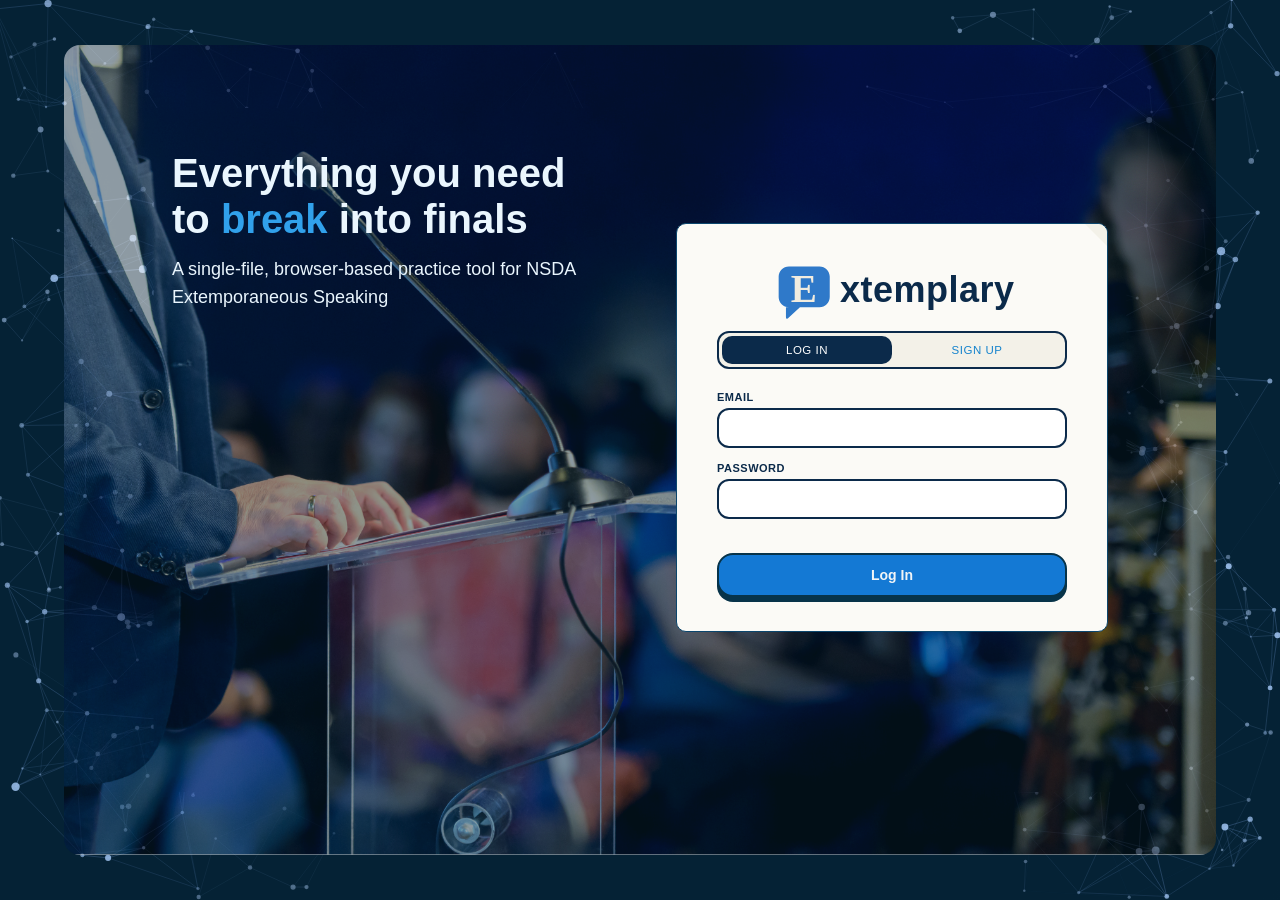
==== commit 878067aa: "edited text boxes & landing site" ====
--- a/landingsite.html
+++ b/landingsite.html
@@ -76,7 +76,7 @@
           <div>
             <div class="fc-icon"><svg viewBox="0 0 24 24" fill="none" stroke="currentColor" stroke-width="2" stroke-linecap="round" stroke-linejoin="round"><use href="#icon-2"></use></svg></div>
             <h3>Real practice questions</h3>
-            <p>Draw from authentic-style extemp questions or generate fresh ones on demand, across foreign and domestic topic areas, powered by live current-events research.</p>
+            <p>Draw from authentic-style extemp questions or generate fresh ones on demand, powered by live current-events research.</p>
           </div>
           <div class="demo-panel" id="demoQuestionPanel">
             <div class="q-cat-row" id="demoQCatRow">
@@ -139,7 +139,7 @@
           <div>
             <div class="fc-icon"><svg viewBox="0 0 24 24" fill="none" stroke="currentColor" stroke-width="2" stroke-linecap="round" stroke-linejoin="round"><use href="#icon-6"></use></svg></div>
             <h3>Full prep &amp; speech timer</h3>
-            <p>A 30-minute prep clock and speech timer keep every round tournament-realistic from draw to drop. Try the real countdown below, no sign-up needed.</p>
+            <p>A 30-minute prep clock and speech timer keep every round tournament-realistic. Try the real countdown below.</p>
           </div>
           <div class="demo-panel">
             <div class="mini-timer-display" id="demoTimerDisplay">30:00</div>
@@ -157,7 +157,7 @@
           <div>
             <div class="fc-icon"><svg viewBox="0 0 24 24" fill="none" stroke="currentColor" stroke-width="2" stroke-linecap="round" stroke-linejoin="round"><use href="#icon-7"></use></svg></div>
             <h3>Citation checker</h3>
-            <p>Verify a quote against its source before you say it in-round, Gemini searches the web to confirm it actually checks out. Try a real check below.</p>
+            <p>Verify a quote against its source before you say it in-round, Gemini confirms it checks out. Try a real check below.</p>
           </div>
           <div class="demo-panel" id="demoCitationPanel">
             <div class="question-block" style="margin-bottom:10px;">
@@ -223,7 +223,7 @@
       <div class="feature-card" style="--fc-accent:var(--score-cyan)">
         <div class="fc-icon"><svg viewBox="0 0 24 24" fill="none" stroke="currentColor" stroke-width="2" stroke-linecap="round" stroke-linejoin="round"><use href="#icon-11"></use></svg></div>
         <h3>Ballot feedback storage</h3>
-        <p>Every round you ever record, video, transcript, full ballot, and score, lives permanently in your account. My History pulls it all together: a Coach's Overall Notes summary, per-category trend bars, score sparkline graphs, your active goals, and your full round-by-round archive, all in one place.</p>
+        <p>Every round you record, video, transcript, full ballot, and score, lives permanently in your account. My History pulls it together: Coach's Notes, per-category trends, score sparklines, and your full archive.</p>
         <div class="history-card fc-mini-history" aria-hidden="true">
           <div class="history-card-head" style="cursor:default;">
             <div class="hc-top">
@@ -241,7 +241,7 @@
           <div class="fc-icon"><svg viewBox="0 0 24 24" fill="none" stroke="currentColor" stroke-width="2" stroke-linecap="round" stroke-linejoin="round"><use href="#icon-12"></use></svg></div>
         </div>
         <h3>Streak &amp; calendar</h3>
-        <p>A day-by-day practice streak, recording a ballot, setting a goal, or completing one all keep it alive, shown live via a flame counter in the header and a full monthly calendar. The same calendar tracks your upcoming tournaments and events, so you always know what you're prepping for.</p>
+        <p>A day-by-day practice streak, recording a ballot, setting a goal, or completing one keeps it alive, shown via a flame counter and a full monthly calendar tracking your tournaments and events.</p>
       </div>
       <div class="feature-card" style="--fc-accent:var(--score-green)">
         <div class="fc-head-row">
@@ -256,24 +256,24 @@
           </div>
         </div>
         <h3>Goals system</h3>
-        <p>Set your own targets, a streak length, an overall score, a threshold in one rubric category, a number of practice rounds or live video ballots this month, or just showing up to a tournament, and watch live progress bars track them. My History also surfaces Suggested Goals, generated automatically from your own weakest categories and recent scores.</p>
+        <p>Set your own targets, streak length, overall score, a category threshold, or practice rounds this month, and watch progress bars track them. My History also surfaces Suggested Goals from your weakest categories.</p>
       </div>
       <div class="feature-card" style="--fc-accent:var(--score-red)">
         <div class="fc-icon"><svg viewBox="0 0 24 24" fill="none" stroke="currentColor" stroke-width="2" stroke-linecap="round" stroke-linejoin="round"><use href="#icon-6"></use></svg></div>
         <h3>Rapid Drill: Intro</h3>
-        <p>Short on time before a tournament? A 5 minute prep countdown caps your recording at just the intro, so you can hammer out attention getters and analogies again and again, scored on a trimmed rubric and saved to My History on its own trend line.</p>
+        <p>Short on time? A 5 minute prep countdown caps your recording at just the intro, so you can drill attention getters and analogies, scored and saved to My History on its own trend line.</p>
       </div>
       <div class="feature-card" style="--fc-accent:var(--score-yellow)">
         <div class="fc-icon"><svg viewBox="0 0 24 24" fill="none" stroke="currentColor" stroke-width="2" stroke-linecap="round" stroke-linejoin="round"><use href="#icon-6"></use></svg></div>
         <h3>Rapid Drill: Body</h3>
-        <p>Same idea for a single body paragraph: a 10 minute prep countdown built for drilling structure, analysis, and evidence without running a whole speech every time, scored on a trimmed rubric and saved to My History on its own trend line.</p>
+        <p>Same idea for a body paragraph: a 10 minute prep countdown built for drilling structure, analysis, and evidence, scored and saved to My History on its own trend line.</p>
       </div>
       <div class="feature-card wide" style="--fc-accent:var(--forest)">
         <div class="fc-body">
           <div>
             <div class="fc-icon"><svg viewBox="0 0 24 24" fill="none" stroke="currentColor" stroke-width="2" stroke-linecap="round" stroke-linejoin="round"><use href="#icon-14"></use></svg></div>
             <h3>Watch &amp; read along</h3>
-            <p>Click any word or judge's note to jump your video to that exact moment, with the transcript highlighting live as it plays. Here's a peek at the example round.</p>
+            <p>Click any word or judge's note to jump your video to that moment, with the transcript highlighting live. Here's a peek at the example round.</p>
           </div>
           <div class="demo-panel">
             <div class="wr-preview">
@@ -297,7 +297,7 @@
           <div>
             <div class="fc-icon"><svg viewBox="0 0 24 24" fill="none" stroke="currentColor" stroke-width="2" stroke-linecap="round" stroke-linejoin="round"><use href="#icon-16"></use></svg></div>
             <h3>AI-judged ballot</h3>
-            <p>Scored against an 8-category NSDA-style rubric, with what worked, critical flaws, and evidence-based reasoning for every score. Here's one real category from an actual ballot.</p>
+            <p>Scored against an 8-category NSDA-style rubric, with what worked, critical flaws, and evidence for every score. Here's one real category from an actual ballot.</p>
           </div>
           <div class="demo-panel" id="demoCategoryPanel"></div>
         </div>
--- a/style.css
+++ b/style.css
@@ -785,10 +785,10 @@
     max-width:1080px;margin:0 auto;padding:90px 24px 70px;position:relative;z-index:1;
   }
   .feature-grid{
-    display:grid;grid-template-columns:repeat(auto-fit, minmax(240px,1fr));gap:20px;
+    display:grid;grid-template-columns:repeat(auto-fit, minmax(230px,1fr));gap:16px;
   }
   .feature-card{
-    background:var(--ink-soft);border:3px solid var(--crimson-deep);border-radius:10px;padding:24px 22px;
+    background:var(--ink-soft);border:3px solid var(--crimson-deep);border-radius:10px;padding:18px 18px;
     opacity:0;
     transition:transform 0.06s linear, opacity 0.06s linear, box-shadow 0.35s ease, border-color 0.35s ease;
     transform-style:preserve-3d;will-change:transform;
@@ -796,8 +796,8 @@
   .feature-card.revealed{opacity:1;}
   .feature-card:hover{border-color:var(--brass);box-shadow:0 20px 46px rgba(0,0,0,0.28);}
   .feature-card .fc-icon{
-    width:38px;height:38px;border-radius:9px;background:var(--crimson);color:var(--on-accent);
-    display:flex;align-items:center;justify-content:center;margin-bottom:14px;
+    width:34px;height:34px;border-radius:9px;background:var(--crimson);color:var(--on-accent);
+    display:flex;align-items:center;justify-content:center;margin-bottom:12px;
     transform:translateZ(24px);transition:transform 0.35s ease;
   }
   .feature-card:hover .fc-icon{transform:translateZ(34px) scale(1.06);}
@@ -892,8 +892,8 @@
   .demo-record-btn:hover{transform:none;}
   .demo-record-btn .inner{width:15px;height:15px;}
   .demo-record-btn.recording .inner{width:13px;height:13px;}
-  .feature-card h3{font-family:var(--font-display);font-size:17px;margin:0 0 8px;color:var(--chrome-text);transform:translateZ(14px);}
-  .feature-card p{font-family:var(--font-body);font-size:13.5px;color:var(--chrome-text-dim);line-height:1.55;margin:0;transform:translateZ(10px);}
+  .feature-card h3{font-family:var(--font-display);font-size:16px;margin:0 0 6px;color:var(--chrome-text);transform:translateZ(14px);}
+  .feature-card p{font-family:var(--font-body);font-size:13px;color:var(--chrome-text-dim);line-height:1.5;margin:0;transform:translateZ(10px);}
   .feature-card.wide{grid-column:1 / -1;}
   .feature-card.wide .fc-body{display:grid;grid-template-columns:minmax(220px,320px) 1fr;gap:26px;align-items:start;}
   .feature-card.wide .fc-body.stacked{display:flex;flex-direction:column;gap:16px;}
@@ -938,11 +938,6 @@
   .mini-timer-display.warn{color:var(--crimson);}
   .mini-timer-btn-row{display:flex;gap:8px;justify-content:center;margin-top:6px;}
 
-  .demo-category-reveal .badge-wrap .demo-ring-path{
-    stroke-dasharray:190;stroke-dashoffset:190;
-    animation:demoRingDraw 1.3s cubic-bezier(.3,.7,.3,1) 0.15s forwards;
-  }
-  @keyframes demoRingDraw{ to{ stroke-dashoffset:0; } }
   .demo-category-reveal .score{
     opacity:0;animation:demoFadeUp 0.5s ease 0.9s forwards;
   }
@@ -1213,6 +1208,17 @@
   #themeToggle.active{transform:none;}
   #briefingToggle.active{transform:none;}
   #citationToggle.active{transform:none;color:var(--score-green);}
+  #themeToggle{background:#7a3fc9;border-color:#4a2280;box-shadow:0 3px 0 #4a2280;}
+  #themeToggle:hover{border-color:#4a2280;}
+  #themeToggle.active{background:#4a2280;border-color:#2f1552;box-shadow:0 3px 0 #2f1552;}
+  html[data-theme="light"] #themeToggle{background:#e2790f;border-color:#a1560a;box-shadow:0 3px 0 #a1560a;}
+  html[data-theme="light"] #themeToggle:hover{border-color:#a1560a;}
+  html[data-theme="light"] #themeToggle.active{background:#a1560a;border-color:#6e3b06;box-shadow:0 3px 0 #6e3b06;}
+
+  #timerToggle.timer-running{background:#49a705;border-color:#337404;box-shadow:0 3px 0 #337404;}
+  #timerToggle.timer-running:hover{border-color:#337404;}
+  #timerToggle.timer-paused{background:#bf0e0e;border-color:#8b0b0b;box-shadow:0 3px 0 #8b0b0b;}
+  #timerToggle.timer-paused:hover{border-color:#8b0b0b;}
 
   #streakToggle.active{transform:none;}
   #streakToggle.active.has-streak{color:#f2ba38;}
@@ -1251,8 +1257,9 @@
   }
   .question-block textarea{
     width:100%;font-family:var(--font-body);font-size:14px;line-height:1.5;
-    padding:11px 13px;border:2px solid var(--rule);border-radius:10px;
-    background:#ffffff;color:var(--charcoal);resize:vertical;min-height:72px;
+    padding:11px 13px;border:1.5px solid #d9d4c4;border-radius:16px;
+    background:#fbfaf5;color:var(--charcoal);resize:vertical;min-height:72px;
+    box-shadow:0 3px 0 #d9d4c4;box-sizing:border-box;
     transition:border-color .15s;
   }
   .question-block textarea:focus{outline:none;border-color:var(--brass);}
@@ -1275,21 +1282,21 @@
   }
   .rd-field textarea{
     width:100%;font-family:var(--font-body);font-size:13.5px;line-height:1.5;
-    padding:9px 11px;border:2px solid var(--rule);border-radius:10px;
-    background:#f2f5f8;color:var(--charcoal);resize:vertical;min-height:50px;
-    box-sizing:border-box;transition:border-color .15s;
+    padding:9px 11px;border:1.5px solid #d9d4c4;border-radius:16px;
+    background:#fbfaf5;color:var(--charcoal);resize:vertical;min-height:50px;
+    box-shadow:0 3px 0 #d9d4c4;box-sizing:border-box;transition:border-color .15s;
   }
   .rd-field textarea:focus{outline:none;border-color:#49a705;}
   .rd-field textarea.error{border-color:var(--crimson);}
-  .rd-field textarea[readonly]{background:#eaeff3;color:var(--slate);cursor:default;}
+  .rd-field textarea[readonly]{background:#eaeff3;color:var(--slate);cursor:default;box-shadow:0 3px 0 #d5dbe0;}
 
   .rd-card-meta-row{display:flex;gap:10px;margin-top:8px;}
   .rd-card-meta-row .rd-field{flex:1;margin-bottom:0;}
   .rd-field input[type="text"]{
     width:100%;font-family:var(--font-body);font-size:13px;
-    padding:7px 10px;border:2px solid var(--rule);border-radius:10px;
-    background:#f2f5f8;color:var(--charcoal);box-sizing:border-box;
-    transition:border-color .15s;
+    padding:7px 10px;border:1.5px solid #d9d4c4;border-radius:16px;
+    background:#fbfaf5;color:var(--charcoal);box-sizing:border-box;
+    box-shadow:0 3px 0 #d9d4c4;transition:border-color .15s;
   }
   .rd-field input[type="text"]:focus{outline:none;border-color:#49a705;}
   .rd-field input[type="text"].error{border-color:var(--crimson);}
@@ -1302,12 +1309,14 @@
   }
   .rd-prep-row select{
     font-family:var(--font-body);font-size:13px;padding:6px 10px;
-    border:2px solid var(--rule);border-radius:10px;background:#fff;color:var(--charcoal);
+    border:1.5px solid #d9d4c4;border-radius:16px;background:#fbfaf5;color:var(--charcoal);
+    box-shadow:0 3px 0 #d9d4c4;
   }
   .question-block input[type=text]{
     width:100%;font-family:var(--font-body);font-size:14px;
-    padding:11px 13px;border:2px solid var(--rule);border-radius:10px;
-    background:#ffffff;color:var(--charcoal);transition:border-color .15s;
+    padding:11px 13px;border:1.5px solid #d9d4c4;border-radius:16px;
+    background:#fbfaf5;color:var(--charcoal);box-shadow:0 3px 0 #d9d4c4;
+    box-sizing:border-box;transition:border-color .15s;
   }
   .question-block input[type=text]:focus{outline:none;border-color:var(--brass);}
   .question-block input[type=text].error{border-color:var(--crimson);}
@@ -1315,15 +1324,12 @@
   .q-error{font-size:12px;color:var(--crimson);margin-top:5px;display:none;}
 
   .cc-verdict-row{display:flex;justify-content:center;margin:6px 0 20px;}
-  .cc-verdict-stamp{text-align:center;border:3px solid var(--rule);border-radius:14px;padding:14px 44px;background:#ffffff;}
-  .cc-verdict-stamp .label{font-family:var(--font-mono);font-size:10.5px;letter-spacing:2px;text-transform:uppercase;color:var(--slate);}
-  .cc-verdict-stamp .num{font-family:var(--font-display);font-size:30px;font-weight:bold;letter-spacing:1px;margin-top:2px;color:var(--charcoal);}
-  .cc-verdict-stamp.true{border-color:var(--score-green);}
-  .cc-verdict-stamp.true .num{color:var(--score-green);}
-  .cc-verdict-stamp.false{border-color:var(--score-red);}
-  .cc-verdict-stamp.false .num{color:var(--score-red);}
-  .cc-verdict-stamp.unverified{border-color:var(--slate);}
-  .cc-verdict-stamp.unverified .num{color:var(--slate);}
+  .cc-verdict-stamp{text-align:center;border:1.5px solid var(--color-blue-shadow);border-radius:var(--radius-md);padding:8px 20px;background:var(--color-blue);box-shadow:0 var(--shadow-offset-sm) 0 var(--color-blue-shadow);}
+  .cc-verdict-stamp .label{font-family:var(--font-mono);font-size:10.5px;letter-spacing:2px;text-transform:uppercase;color:rgba(255,255,255,0.8);}
+  .cc-verdict-stamp .num{font-family:var(--font-display);font-size:16px;font-weight:bold;letter-spacing:1px;margin-top:2px;color:#ffffff;}
+  .cc-verdict-stamp.true{background:#49a705;border-color:#337404;box-shadow:0 var(--shadow-offset-sm) 0 #337404;}
+  .cc-verdict-stamp.false{background:#bf0e0e;border-color:#8b0b0b;box-shadow:0 var(--shadow-offset-sm) 0 #8b0b0b;}
+  .cc-verdict-stamp.unverified{background:#116daa;border-color:#0b446a;box-shadow:0 var(--shadow-offset-sm) 0 #0b446a;}
   .cc-claim-recap{
     font-family:var(--font-mono);font-size:12px;color:var(--slate);line-height:1.6;
     background:rgba(0,0,0,0.03);border-left:3px solid var(--rule);padding:9px 12px;margin-bottom:14px;
@@ -1879,46 +1885,44 @@
     display:grid;grid-template-columns:64px 1fr;gap:16px;
   }
   .category:first-of-type{border-top:none;}
-  .badge-wrap{position:relative;width:64px;height:64px;}
-  .badge-wrap svg{position:absolute;top:0;left:0;width:64px;height:64px;}
+  .badge-wrap{
+    position:relative;width:64px;height:64px;border-radius:16px;
+    background:var(--bc, var(--score-cyan));
+    box-shadow:0 var(--shadow-offset-sm) 0 var(--bc-dark, rgba(0,0,0,0.4));
+    border:1.5px solid var(--bc-dark, rgba(0,0,0,0.28));
+    box-sizing:border-box;
+  }
   .badge-wrap .score{
     position:absolute;inset:0;display:flex;flex-direction:column;align-items:center;justify-content:center;
-    font-family:var(--font-display);font-weight:bold;font-size:19px;line-height:1;
-  }
-  .badge-wrap .score small{font-family:var(--font-mono);font-weight:normal;font-size:9px;color:var(--slate);margin-top:2px;}
+    font-family:var(--font-display);font-weight:bold;font-size:25px;line-height:1;
+  }
+  .badge-wrap .score small{font-family:var(--font-mono);font-weight:normal;font-size:10px;color:rgba(255,255,255,0.85);margin-top:2px;}
 
   .rank-explanation{
     max-width:520px;margin:0 auto 26px;font-size:13px;line-height:1.6;
     color:var(--charcoal);text-align:center;font-style:italic;
   }
-  .badge-wrap svg path{stroke:var(--bc, var(--score-cyan));}
-  .badge-wrap .score{color:var(--bc, var(--score-cyan));}
+  .badge-wrap .score{color:#ffffff;}
 
   .cat-name{font-family:var(--font-display);font-size:17px;margin:0 0 10px;}
-  .cat-row{margin-bottom:9px;font-size:13.5px;line-height:1.5;}
+  .cat-row{
+    margin-bottom:12px;font-size:13.5px;line-height:1.6;
+    padding:14px 16px;border-radius:var(--radius-md);color:#ffffff;
+  }
   .cat-row .tag{
     font-family:var(--font-mono);font-size:10px;text-transform:uppercase;
-    letter-spacing:1px;color:var(--slate);display:block;margin-bottom:2px;
-  }
-  .cat-row.worked .tag{color:var(--forest);}
-  .cat-row.flaws .tag{color:var(--score-red);}
+    letter-spacing:1px;color:rgba(255,255,255,0.8);display:block;margin-bottom:6px;
+  }
+  .cat-row.worked{background:#49a705;border:1.5px solid #337404;box-shadow:0 var(--shadow-offset-sm) 0 #337404;}
+  .cat-row.flaws{background:#bf0e0e;border:1.5px solid #8b0b0b;box-shadow:0 var(--shadow-offset-sm) 0 #8b0b0b;}
   .cat-row.evidence{
     font-family:var(--font-mono);font-size:12.5px;
-    background:rgba(0,0,0,0.04);border-left:2px solid var(--rule);padding:8px 10px;
-  }
-  .cat-row.evidence .tag{color:var(--score-orange);}
-  .cat-row.evidence strong{color:var(--charcoal);font-weight:700;}
-
-  .score-key{
-    display:flex;align-items:center;gap:10px;margin:0 0 20px;
-    font-family:var(--font-mono);font-size:10px;color:var(--slate);
-  }
-  .score-key .score-key-bar{
-    flex:1;height:10px;border-radius:12px;
-    background:linear-gradient(to right, #db1010 0%, #f0ae14 25%, #cd930d 50%, #5dd607 75%, #1378bc 100%);
-    border:1px solid rgba(0,0,0,0.12);
-  }
-  .score-key .score-key-label{white-space:nowrap;letter-spacing:0.5px;}
+    background:#c99a10;border:1.5px solid #8f6d0a;box-shadow:0 var(--shadow-offset-sm) 0 #8f6d0a;
+  }
+  .cat-row.evidence strong{color:#ffffff;font-weight:700;}
+
+  .fc-claim-row{color:var(--charcoal);}
+  .fc-claim-row strong{color:var(--charcoal);}
 
   .drill{
     margin-top:24px;border:1px dashed var(--charcoal);
@@ -1929,6 +1933,13 @@
     letter-spacing:1.5px;color:var(--crimson);display:block;margin-bottom:6px;
   }
   .drill p{margin:0;font-size:14px;line-height:1.6;}
+  .drill.feedback-box{
+    border:1.5px solid var(--color-blue-shadow);border-style:solid;background:var(--color-blue);
+    padding:22px 26px;border-radius:var(--radius-md);
+    box-shadow:0 var(--shadow-offset-md) 0 var(--color-blue-shadow);
+  }
+  .drill.feedback-box .tag{color:rgba(255,255,255,0.8);}
+  .drill.feedback-box p{color:#ffffff;font-size:15px;}
 
   .transcript-section{
     margin-top:28px;
@@ -2419,7 +2430,7 @@
     .category{grid-template-columns:48px 1fr;}
     .badge-wrap{width:48px;height:48px;}
     .badge-wrap svg{width:48px;height:48px;}
-    .badge-wrap .score{font-size:16px;}
+    .badge-wrap .score{font-size:20px;}
     .add-signal-form{grid-template-columns:1fr 1fr;}
     .overlay-card{padding:28px 30px;}
     .overlay-card .ov-time{font-size:52px;}
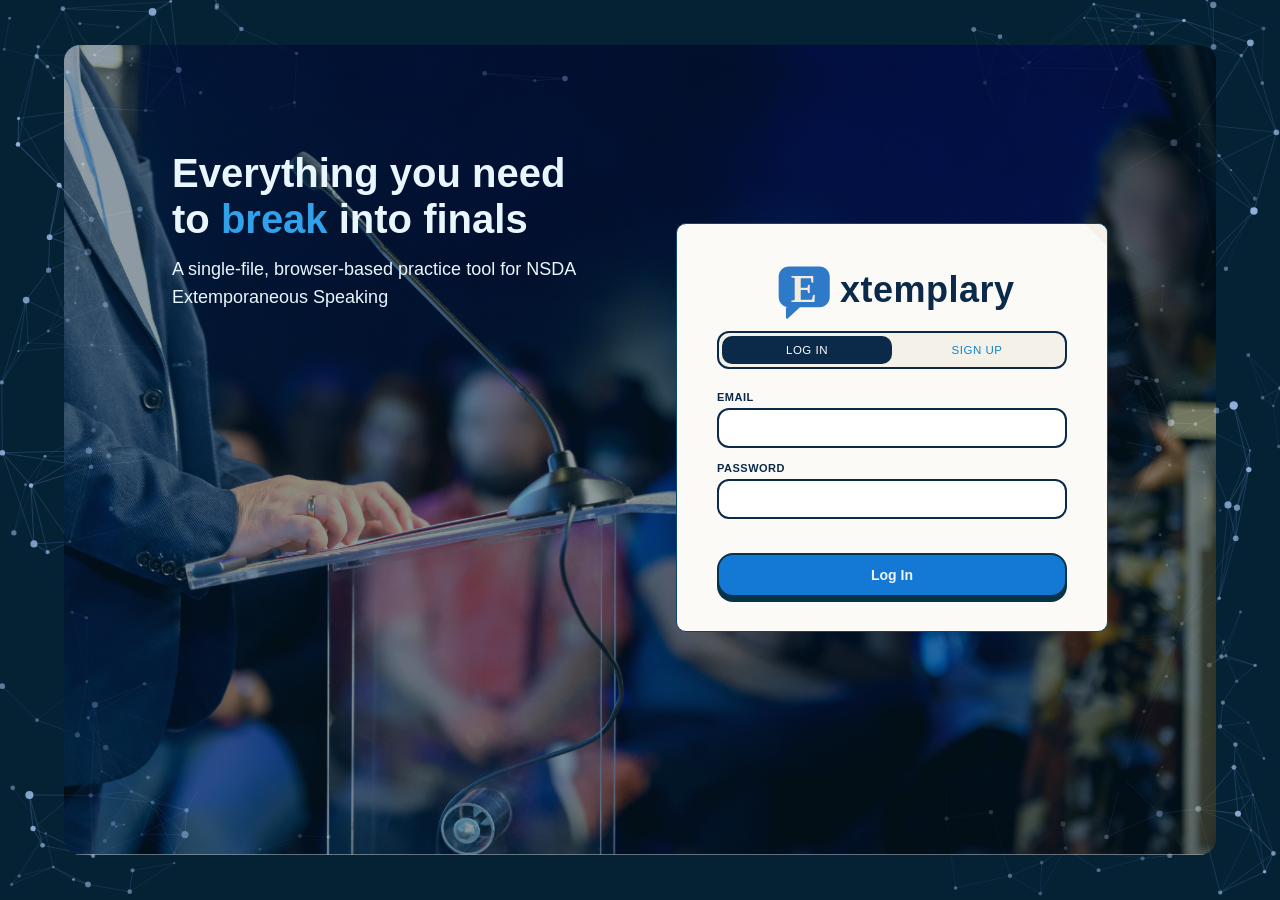
==== commit eeea63c5: "updated button undertones in landing site and reworked time signals tab on main page" ====
--- a/landingsite.html
+++ b/landingsite.html
@@ -71,7 +71,7 @@
     <div class="light-zone-bg" id="lightZoneBg"></div>
   <div class="landing-features">
     <div class="feature-grid" id="landingFeatureGrid">
-      <div class="feature-card wide" style="--fc-accent:var(--crimson-bright)">
+      <div class="feature-card wide" style="--fc-accent:var(--crimson-bright);--fc-accent-dark:var(--crimson-bright-dark)">
         <div class="fc-body">
           <div>
             <div class="fc-icon"><svg viewBox="0 0 24 24" fill="none" stroke="currentColor" stroke-width="2" stroke-linecap="round" stroke-linejoin="round"><use href="#icon-2"></use></svg></div>
@@ -103,7 +103,7 @@
           </div>
         </div>
       </div>
-      <div class="feature-card wide" style="--fc-accent:var(--score-cyan)">
+      <div class="feature-card wide" style="--fc-accent:var(--score-cyan);--fc-accent-dark:var(--score-cyan-dark)">
         <div class="fc-body">
           <div>
             <div class="fc-icon"><svg viewBox="0 0 24 24" fill="none" stroke="currentColor" stroke-width="2" stroke-linecap="round" stroke-linejoin="round"><use href="#icon-4"></use></svg></div>
@@ -134,7 +134,7 @@
           </div>
         </div>
       </div>
-      <div class="feature-card wide" style="--fc-accent:var(--brass)">
+      <div class="feature-card wide" style="--fc-accent:var(--brass);--fc-accent-dark:var(--brass-dark)">
         <div class="fc-body">
           <div>
             <div class="fc-icon"><svg viewBox="0 0 24 24" fill="none" stroke="currentColor" stroke-width="2" stroke-linecap="round" stroke-linejoin="round"><use href="#icon-6"></use></svg></div>
@@ -152,7 +152,7 @@
           </div>
         </div>
       </div>
-      <div class="feature-card wide" style="--fc-accent:var(--forest)">
+      <div class="feature-card wide" style="--fc-accent:var(--forest);--fc-accent-dark:var(--forest-dark)">
         <div class="fc-body">
           <div>
             <div class="fc-icon"><svg viewBox="0 0 24 24" fill="none" stroke="currentColor" stroke-width="2" stroke-linecap="round" stroke-linejoin="round"><use href="#icon-7"></use></svg></div>
@@ -200,7 +200,7 @@
         </div>
       </div>
 
-      <div class="feature-card" style="--fc-accent:var(--score-red)">
+      <div class="feature-card" style="--fc-accent:var(--score-red);--fc-accent-dark:var(--score-red-dark)">
         <div class="fc-icon"><svg viewBox="0 0 24 24" fill="none" stroke="currentColor" stroke-width="2" stroke-linecap="round" stroke-linejoin="round"><use href="#icon-9"></use></svg></div>
         <h3>Record your round</h3>
         <p>Camera-record your speech right in the browser, no app to install, nothing to upload by hand.</p>
@@ -208,19 +208,19 @@
           <button type="button" class="rec-btn recording demo-record-btn" tabindex="-1"><span class="inner"></span></button>
         </div>
       </div>
-      <div class="feature-card" style="--fc-accent:var(--score-yellow)">
+      <div class="feature-card" style="--fc-accent:var(--score-yellow);--fc-accent-dark:var(--score-yellow-dark)">
         <div class="fc-icon"><svg viewBox="0 0 24 24" fill="none" stroke="currentColor" stroke-width="2" stroke-linecap="round" stroke-linejoin="round"><use href="#icon-10"></use></svg></div>
         <h3>Word-for-word transcript</h3>
         <p class="transcript-highlight-demo" id="transcriptDemoText">Automatic transcription with a stenographer-style layout and auto-detected Intro / Body / Conclusion sections.</p>
       </div>
-      <div class="feature-card" style="--fc-accent:var(--crimson-bright)">
+      <div class="feature-card" style="--fc-accent:var(--crimson-bright);--fc-accent-dark:var(--crimson-bright-dark)">
         <div class="fc-icon vocal-wave-icon" id="vocalWaveIcon">
           <span class="vw-bar"></span><span class="vw-bar"></span><span class="vw-bar"></span><span class="vw-bar"></span><span class="vw-bar"></span>
         </div>
         <h3>Vocal delivery analysis</h3>
         <p>Volume, emphasis, tone and pitch variety, pauses, pace (WPM), filler words, and stutters, measured straight from your recording's audio.</p>
       </div>
-      <div class="feature-card" style="--fc-accent:var(--score-cyan)">
+      <div class="feature-card" style="--fc-accent:var(--score-cyan);--fc-accent-dark:var(--score-cyan-dark)">
         <div class="fc-icon"><svg viewBox="0 0 24 24" fill="none" stroke="currentColor" stroke-width="2" stroke-linecap="round" stroke-linejoin="round"><use href="#icon-11"></use></svg></div>
         <h3>Ballot feedback storage</h3>
         <p>Every round you record, video, transcript, full ballot, and score, lives permanently in your account. My History pulls it together: Coach's Notes, per-category trends, score sparklines, and your full archive.</p>
@@ -236,14 +236,14 @@
           </div>
         </div>
       </div>
-      <div class="feature-card" style="--fc-accent:var(--score-orange)">
+      <div class="feature-card" style="--fc-accent:var(--score-orange);--fc-accent-dark:var(--score-orange-dark)">
         <div class="fc-head-row">
           <div class="fc-icon"><svg viewBox="0 0 24 24" fill="none" stroke="currentColor" stroke-width="2" stroke-linecap="round" stroke-linejoin="round"><use href="#icon-12"></use></svg></div>
         </div>
         <h3>Streak &amp; calendar</h3>
         <p>A day-by-day practice streak, recording a ballot, setting a goal, or completing one keeps it alive, shown via a flame counter and a full monthly calendar tracking your tournaments and events.</p>
       </div>
-      <div class="feature-card" style="--fc-accent:var(--score-green)">
+      <div class="feature-card" style="--fc-accent:var(--score-green);--fc-accent-dark:var(--score-green-dark)">
         <div class="fc-head-row">
           <div class="fc-icon"><svg viewBox="0 0 24 24" fill="none" stroke="currentColor" stroke-width="2" stroke-linecap="round" stroke-linejoin="round"><use href="#icon-13"></use></svg></div>
           <div class="fc-decor fc-decor-goal" aria-hidden="true">
@@ -258,17 +258,17 @@
         <h3>Goals system</h3>
         <p>Set your own targets, streak length, overall score, a category threshold, or practice rounds this month, and watch progress bars track them. My History also surfaces Suggested Goals from your weakest categories.</p>
       </div>
-      <div class="feature-card" style="--fc-accent:var(--score-red)">
+      <div class="feature-card" style="--fc-accent:var(--score-red);--fc-accent-dark:var(--score-red-dark)">
         <div class="fc-icon"><svg viewBox="0 0 24 24" fill="none" stroke="currentColor" stroke-width="2" stroke-linecap="round" stroke-linejoin="round"><use href="#icon-6"></use></svg></div>
         <h3>Rapid Drill: Intro</h3>
         <p>Short on time? A 5 minute prep countdown caps your recording at just the intro, so you can drill attention getters and analogies, scored and saved to My History on its own trend line.</p>
       </div>
-      <div class="feature-card" style="--fc-accent:var(--score-yellow)">
+      <div class="feature-card" style="--fc-accent:var(--score-yellow);--fc-accent-dark:var(--score-yellow-dark)">
         <div class="fc-icon"><svg viewBox="0 0 24 24" fill="none" stroke="currentColor" stroke-width="2" stroke-linecap="round" stroke-linejoin="round"><use href="#icon-6"></use></svg></div>
         <h3>Rapid Drill: Body</h3>
         <p>Same idea for a body paragraph: a 10 minute prep countdown built for drilling structure, analysis, and evidence, scored and saved to My History on its own trend line.</p>
       </div>
-      <div class="feature-card wide" style="--fc-accent:var(--forest)">
+      <div class="feature-card wide" style="--fc-accent:var(--forest);--fc-accent-dark:var(--forest-dark)">
         <div class="fc-body">
           <div>
             <div class="fc-icon"><svg viewBox="0 0 24 24" fill="none" stroke="currentColor" stroke-width="2" stroke-linecap="round" stroke-linejoin="round"><use href="#icon-14"></use></svg></div>
@@ -292,7 +292,7 @@
           </div>
         </div>
       </div>
-      <div class="feature-card wide" data-trigger="top" style="--fc-accent:var(--brass)">
+      <div class="feature-card wide" data-trigger="top" style="--fc-accent:var(--brass);--fc-accent-dark:var(--brass-dark)">
         <div class="fc-body stacked">
           <div>
             <div class="fc-icon"><svg viewBox="0 0 24 24" fill="none" stroke="currentColor" stroke-width="2" stroke-linecap="round" stroke-linejoin="round"><use href="#icon-16"></use></svg></div>
--- a/style.css
+++ b/style.css
@@ -55,6 +55,14 @@
     --score-yellow:#ffc800;
     --score-green:#58cc02;
     --score-cyan:#1cb0f6;
+    --crimson-bright-dark:#0f6187;
+    --brass-dark:#0b4870;
+    --forest-dark:#307001;
+    --score-red-dark:#8c2929;
+    --score-orange-dark:#8c6e00;
+    --score-yellow-dark:#8c6e00;
+    --score-green-dark:#307001;
+    --score-cyan-dark:#0f6187;
     --font-display:'DIN Round Pro','Baloo 2','Quicksand','Comfortaa',ui-rounded,-apple-system,'Segoe UI',sans-serif;
     --font-body:'DIN Round Pro','Quicksand','Baloo 2',ui-rounded,-apple-system,BlinkMacSystemFont,'Segoe UI',Roboto,sans-serif;
     --font-black:'DIN Round Pro Black','DIN Round Pro','Baloo 2','Quicksand',ui-rounded,-apple-system,'Segoe UI',sans-serif;
@@ -790,14 +798,17 @@
   .feature-card{
     background:var(--ink-soft);border:3px solid var(--crimson-deep);border-radius:10px;padding:18px 18px;
     opacity:0;
-    transition:transform 0.06s linear, opacity 0.06s linear, box-shadow 0.35s ease, border-color 0.35s ease;
-    transform-style:preserve-3d;will-change:transform;
-  }
-  .feature-card.revealed{opacity:1;}
+    transition:box-shadow 0.35s ease, border-color 0.35s ease;
+    transform-style:preserve-3d;will-change:transform, opacity;
+  }
+  .feature-card.revealed{opacity:1;transition:transform 0.15s cubic-bezier(.22,.9,.3,1), box-shadow 0.35s ease, border-color 0.35s ease;}
   .feature-card:hover{border-color:var(--brass);box-shadow:0 20px 46px rgba(0,0,0,0.28);}
   .feature-card .fc-icon{
-    width:34px;height:34px;border-radius:9px;background:var(--crimson);color:var(--on-accent);
+    width:34px;height:34px;border-radius:11px;background:var(--crimson);color:var(--on-accent);
     display:flex;align-items:center;justify-content:center;margin-bottom:12px;
+    border:1.5px solid var(--fc-accent-dark, rgba(0,0,0,0.3));
+    box-shadow:inset 0 -7px 0 var(--fc-accent-dark, rgba(0,0,0,0.3));
+    box-sizing:border-box;
     transform:translateZ(24px);transition:transform 0.35s ease;
   }
   .feature-card:hover .fc-icon{transform:translateZ(34px) scale(1.06);}
@@ -807,9 +818,9 @@
   .feature-card .fc-icon{ background:var(--fc-accent, var(--crimson)); }
   .feature-card:hover{ border-color:var(--fc-accent, var(--brass)); }
 
-  .fc-head-row{display:flex;align-items:center;justify-content:space-between;margin-bottom:14px;}
+  .fc-head-row{display:flex;align-items:flex-start;justify-content:space-between;margin-bottom:14px;min-height:34px;}
   .fc-head-row .fc-icon{margin-bottom:0;}
-  .fc-decor{flex-shrink:0;display:flex;align-items:center;justify-content:center;}
+  .fc-decor{flex-shrink:0;display:flex;align-items:flex-start;justify-content:center;}
 
   .fc-decor-flame svg{width:58px;height:58px;overflow:visible;}
   .fc-decor-flame .flame-layer{transform-box:fill-box;transform-origin:50% 85%;}
@@ -1579,12 +1590,13 @@
   .signal-list{list-style:none;margin:0 0 14px;padding:0;display:flex;flex-direction:column;}
   .signal-row{
     display:flex;align-items:center;gap:10px;
-    padding:9px 10px 9px 12px;background:#ffffff;
-    border:1px solid var(--rule);border-left:4px solid var(--sig-color, var(--brass));
-    border-radius:10px;margin-bottom:7px;
+    padding:9px 10px 9px 12px;background:#fbfaf5;
+    border:1.5px solid #d9d4c4;border-left:4px solid var(--sig-color, var(--brass));
+    border-radius:14px;margin-bottom:8px;
+    box-shadow:0 3px 0 #d9d4c4;
     transition:transform .12s ease, box-shadow .12s ease, border-color .12s ease;
   }
-  .signal-row:hover{transform:translateX(2px);box-shadow:0 2px 8px rgba(10,20,35,0.1);}
+  .signal-row:hover{transform:translateX(2px);}
   .signal-row .sig-time{
     font-family:var(--font-mono);font-size:13px;font-weight:bold;
     color:var(--charcoal);min-width:46px;
@@ -1592,20 +1604,21 @@
   .signal-row .sig-label{flex:1;font-size:13px;color:var(--charcoal);}
   .signal-row .sig-color{display:none;}
   .signal-row .sig-del{
-    display:flex;align-items:center;justify-content:center;width:24px;height:24px;flex-shrink:0;
-    background:#fff;border:1.5px solid #ed1515;border-radius:12px;cursor:pointer;color:#ed1515;
+    display:flex;align-items:center;justify-content:center;width:26px;height:26px;flex-shrink:0;
+    background:#bf0e0e;border:1.5px solid #8b0b0b;border-radius:9px;cursor:pointer;color:#fff;
     font-size:14px;line-height:1;font-weight:700;padding:0;
-    transition:background .12s, color .12s, transform .12s;
-  }
-  .signal-row .sig-del:hover{background:#ed1515;color:#fff;transform:scale(1.06);}
+    box-shadow:0 2px 0 #8b0b0b;
+    transition:transform .12s;
+  }
+  .signal-row .sig-del:hover{transform:translateY(1px);box-shadow:0 1px 0 #8b0b0b;}
   .signal-row .sig-edit{
-    display:flex;align-items:center;justify-content:center;width:24px;height:24px;flex-shrink:0;
-    background:#fff;border:1.5px solid #4eb306;border-radius:12px;cursor:pointer;color:#4eb306;
-    padding:0;
-    transition:background .12s, color .12s, transform .12s;
+    display:flex;align-items:center;justify-content:center;width:26px;height:26px;flex-shrink:0;
+    background:#49a705;border:1.5px solid #337404;border-radius:9px;cursor:pointer;color:#fff;
+    padding:0;box-shadow:0 2px 0 #337404;
+    transition:transform .12s;
   }
   .signal-row .sig-edit svg{width:13px;height:13px;display:block;}
-  .signal-row .sig-edit:hover{background:#4eb306;color:#fff;transform:scale(1.06);}
+  .signal-row .sig-edit:hover{transform:translateY(1px);box-shadow:0 1px 0 #337404;}
 
   .add-signal-form{
     display:grid;grid-template-columns:1fr 1fr;
@@ -1620,8 +1633,8 @@
   .add-signal-form .btn-add, .add-signal-form .btn.ghost{width:100%;}
   .add-signal-form input[type=text], .add-signal-form input[type=number]{
     font-family:var(--font-mono);font-size:13px;padding:7px 9px;
-    border:2px solid var(--rule);border-radius:10px;background:#ffffff;color:var(--charcoal);
-    transition:border-color .15s;
+    border:1.5px solid #d9d4c4;border-radius:14px;background:#fbfaf5;color:var(--charcoal);
+    box-shadow:0 3px 0 #d9d4c4;transition:border-color .15s;
   }
   .add-signal-form input[type=text]:focus, .add-signal-form input[type=number]:focus{
     outline:none;border-color:var(--brass);
@@ -1632,32 +1645,32 @@
     font-family:var(--font-mono);font-size:11px;color:var(--slate);
   }
   .add-signal-form input[type=color]{
-    width:100%;height:33px;padding:2px;border:2px solid var(--rule);border-radius:10px;
-    cursor:pointer;background:#ffffff;
+    width:100%;height:34px;padding:2px;border:1.5px solid #d9d4c4;border-radius:14px;
+    cursor:pointer;background:#fbfaf5;box-shadow:0 3px 0 #d9d4c4;
   }
   .btn-add{
-    font-family:var(--font-body);font-size:13px;font-weight:500;
-    padding:9px 16px;border-radius:10px;border:1px solid var(--crimson-deep);
-    background:var(--crimson);color:var(--on-accent);cursor:pointer;white-space:nowrap;
-    box-shadow:0 var(--shadow-offset-sm) 0 var(--crimson-deep);
-    transition:background .12s, box-shadow .12s, transform .12s;
-  }
-  .btn-add:hover{background:#0d5788;}
+    font-family:var(--font-body);font-size:13px;font-weight:700;
+    padding:9px 16px;border-radius:var(--radius-md);border:1.5px solid var(--color-blue-shadow);
+    background:var(--color-blue);color:#ffffff;cursor:pointer;white-space:nowrap;
+    box-shadow:0 var(--shadow-offset-sm) 0 var(--color-blue-shadow);
+    transition:box-shadow .12s, transform .12s;
+  }
+  .btn-add:hover{background:var(--color-blue);}
   .btn-add:active{box-shadow:none;transform:translateY(var(--shadow-offset-sm));transition:none;}
   .sp-note{font-size:11px;font-family:var(--font-mono);color:var(--slate);margin-top:10px;}
 
   .preset-section{margin-bottom:16px;padding-bottom:16px;border-bottom:1px dashed var(--rule);}
   .preset-label{font-family:var(--font-mono);font-size:10px;text-transform:uppercase;letter-spacing:1.2px;color:var(--slate);margin-bottom:8px;}
-  .preset-row{display:flex;flex-wrap:wrap;gap:7px;}
+  .preset-row{display:flex;flex-wrap:wrap;gap:8px;}
 
   .btn-preset{
-    font-family:var(--font-mono);font-size:11px;letter-spacing:0.5px;font-weight:500;
-    padding:6px 12px;border-radius:12px;border:2px double var(--charcoal);
-    background:#ffffff;color:var(--charcoal);cursor:pointer;
-    box-shadow:0 var(--shadow-offset-sm) 0 rgba(11,42,74,0.3);
-    white-space:nowrap;transition:background .12s, border-color .12s, color .12s, box-shadow .12s, transform .12s;
-  }
-  .btn-preset:hover{background:rgba(11,42,74,0.1);border-color:var(--crimson);color:var(--crimson);}
+    font-family:var(--font-mono);font-size:11px;letter-spacing:0.5px;font-weight:700;
+    padding:7px 14px;border-radius:var(--radius-md);border:1.5px solid var(--color-blue-shadow);
+    background:var(--color-blue);color:#ffffff;cursor:pointer;
+    box-shadow:0 var(--shadow-offset-sm) 0 var(--color-blue-shadow);
+    white-space:nowrap;transition:box-shadow .12s, transform .12s;
+  }
+  .btn-preset:hover{background:var(--color-blue);}
   .btn-preset:active{box-shadow:none;transform:translateY(var(--shadow-offset-sm));transition:none;}
 
   .bf-timing-row{display:flex;gap:8px;flex-wrap:wrap;margin-bottom:12px;}
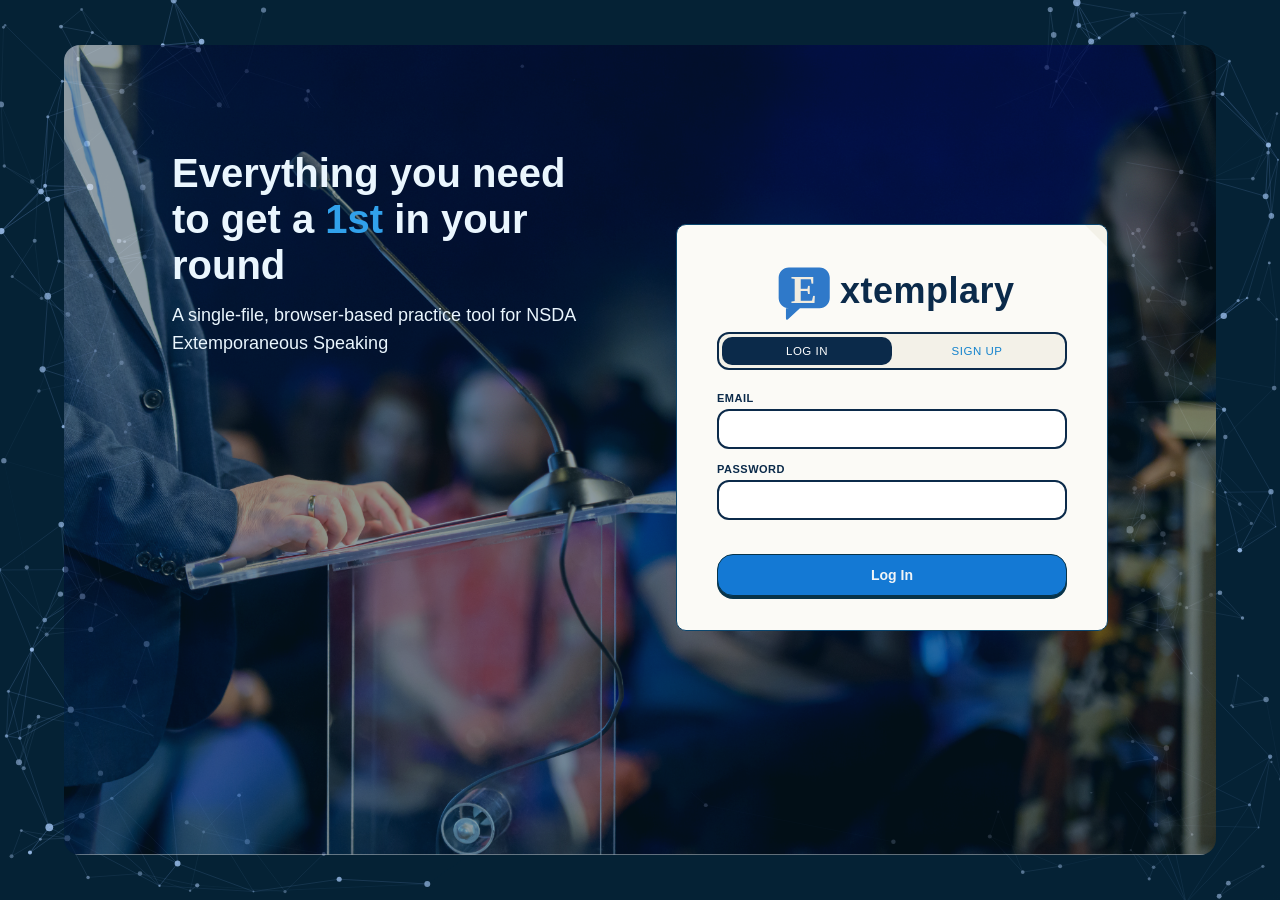
==== commit e4939d1a: "edited landing site" ====
--- a/landingsite.html
+++ b/landingsite.html
@@ -19,7 +19,7 @@
   src="https://cdn.jsdelivr.net/npm/@clerk/clerk-js@latest/dist/clerk.browser.js"
   type="text/javascript"></script>
 </head>
-<body>
+<body class="landing-page">
 
 <div id="iconSpriteMount"></div>
 <script src="landing-icons.js"></script>
--- a/style.css
+++ b/style.css
@@ -761,6 +761,16 @@
   .auth-submit:focus, .auth-submit:focus-visible{outline:none;}
   .auth-submit:disabled{opacity:0.65;cursor:default;box-shadow:0 var(--shadow-offset-md) 0 var(--color-blue-shadow);transform:none;}
 
+  body.landing-page .auth-submit{
+    border-width:1.5px;box-shadow:0 var(--shadow-offset-sm) 0 var(--color-blue-shadow);
+  }
+  body.landing-page .auth-submit:active{transform:translateY(var(--shadow-offset-sm));}
+  body.landing-page .auth-submit:disabled{box-shadow:0 var(--shadow-offset-sm) 0 var(--color-blue-shadow);}
+  body.landing-page .btn.primary{box-shadow:0 var(--shadow-offset-sm) 0 var(--color-blue-shadow);}
+  body.landing-page .btn.primary:active{transform:translateY(var(--shadow-offset-sm));}
+  body.landing-page .demo-signup-btn{border-width:1.5px;box-shadow:0 var(--shadow-offset-sm) 0 var(--color-blue-shadow);}
+  body.landing-page .demo-signup-btn:active{transform:translateY(var(--shadow-offset-sm));}
+
   .landing-scroll-cue{
     position:absolute;bottom:22px;left:50%;transform:translateX(-50%);
     display:flex;flex-direction:column;align-items:center;gap:6px;color:var(--chrome-text-dim);
@@ -1579,12 +1589,23 @@
   }
   .sp-body{padding:16px 16px 14px;}
   #youtubePopover .sp-body{padding-bottom:8px;}
-  .shortcut-row{display:flex;align-items:center;justify-content:space-between;padding:7px 0;font-family:var(--font-body);font-size:13px;color:var(--charcoal);border-bottom:1px solid var(--rule);}
-  .shortcut-row:last-child{border-bottom:none;}
+  .shortcut-group-label{
+    font-family:var(--font-mono);font-size:10px;text-transform:uppercase;letter-spacing:1.2px;
+    color:var(--slate);margin:16px 0 8px;
+  }
+  .shortcut-group-label:first-child{margin-top:0;}
+  .shortcut-row{
+    display:flex;align-items:center;justify-content:space-between;gap:12px;
+    padding:9px 12px;font-family:var(--font-body);font-size:13px;color:var(--charcoal);
+    background:#fbfaf5;border:1.5px solid #d9d4c4;border-radius:14px;
+    box-shadow:0 3px 0 #d9d4c4;margin-bottom:8px;
+  }
+  .shortcut-row:last-child{margin-bottom:0;}
   .shortcut-row kbd{
-    font-family:var(--font-mono);font-size:11px;color:var(--charcoal);
-    background:var(--parchment-deep);border:1px solid var(--rule);border-bottom-width:2px;
-    border-radius:12px;padding:3px 8px;
+    font-family:var(--font-mono);font-size:11px;font-weight:700;color:#ffffff;flex-shrink:0;
+    background:var(--color-blue);border:1.5px solid var(--color-blue-shadow);
+    border-radius:10px;padding:5px 10px;
+    box-shadow:0 2px 0 var(--color-blue-shadow);
   }
 
   .signal-list{list-style:none;margin:0 0 14px;padding:0;display:flex;flex-direction:column;}
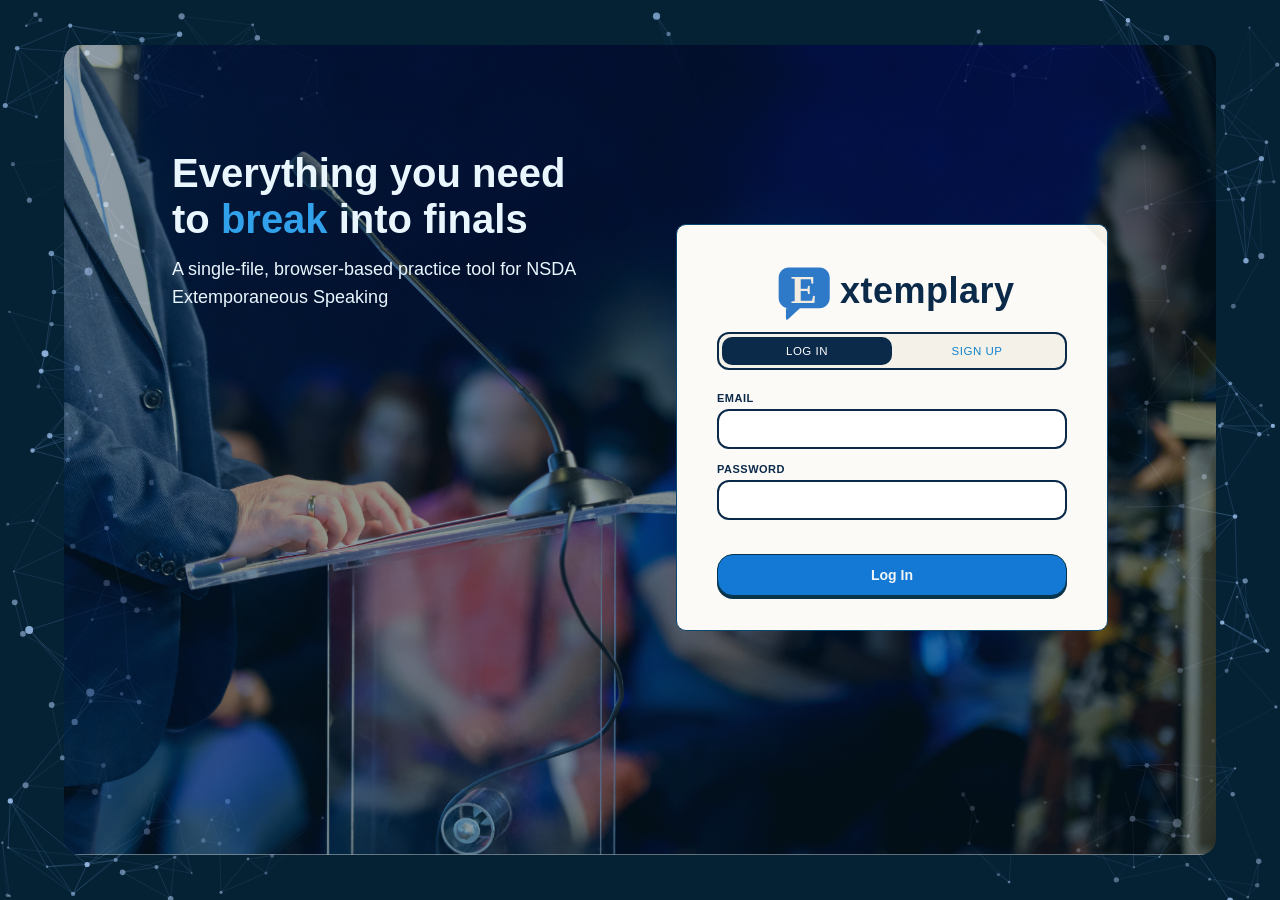
==== commit 62a8cd84: "fixed landingsite icons" ====
--- a/landingsite.html
+++ b/landingsite.html
@@ -106,7 +106,7 @@
       <div class="feature-card wide" style="--fc-accent:var(--score-cyan);--fc-accent-dark:var(--score-cyan-dark)">
         <div class="fc-body">
           <div>
-            <div class="fc-icon"><svg viewBox="0 0 24 24" fill="none" stroke="currentColor" stroke-width="2" stroke-linecap="round" stroke-linejoin="round"><use href="#icon-4"></use></svg></div>
+            <div class="fc-icon"><svg viewBox="0 0 24 24" fill="none" stroke="currentColor" stroke-width="2" stroke-linecap="round" stroke-linejoin="round"><use href="#icon-39"></use></svg></div>
             <h3>Current event briefings</h3>
             <p>Get up to speed on the story behind your question with a concise, prep-ready current event briefing.</p>
           </div>
